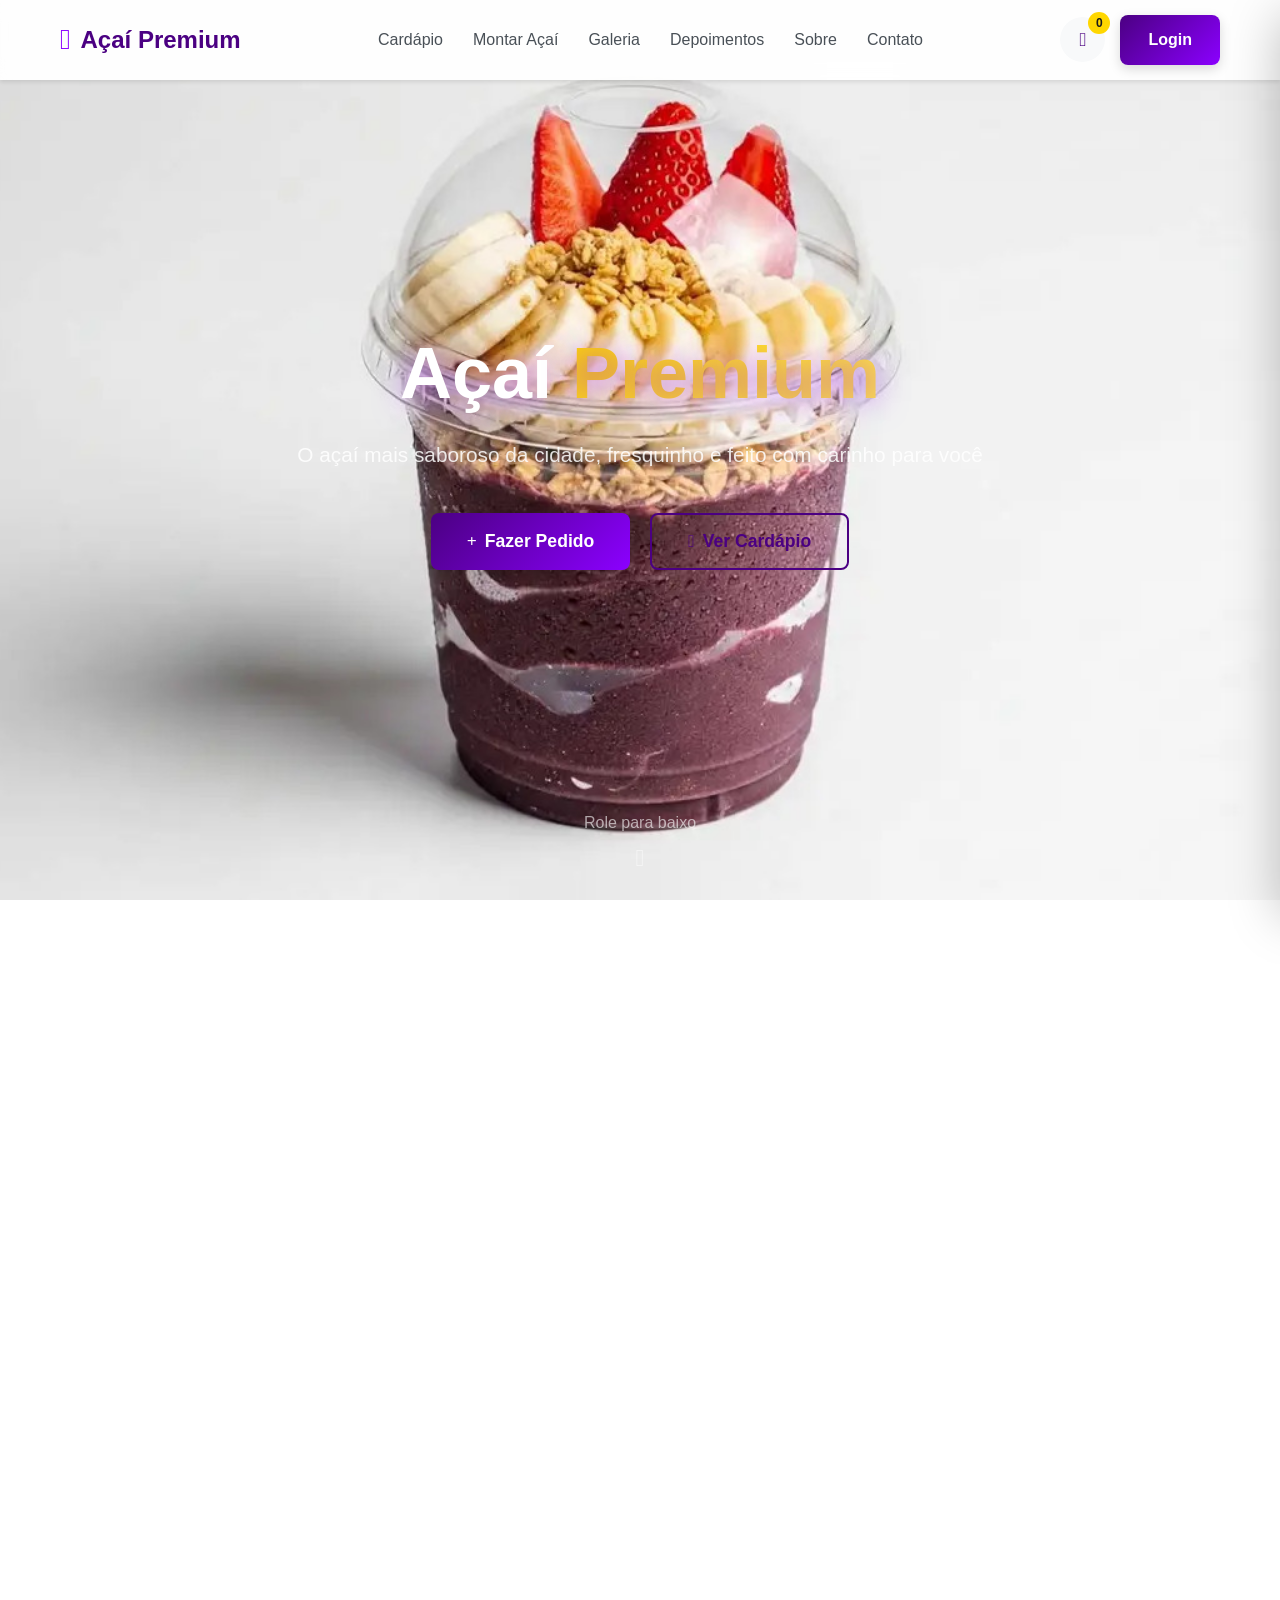
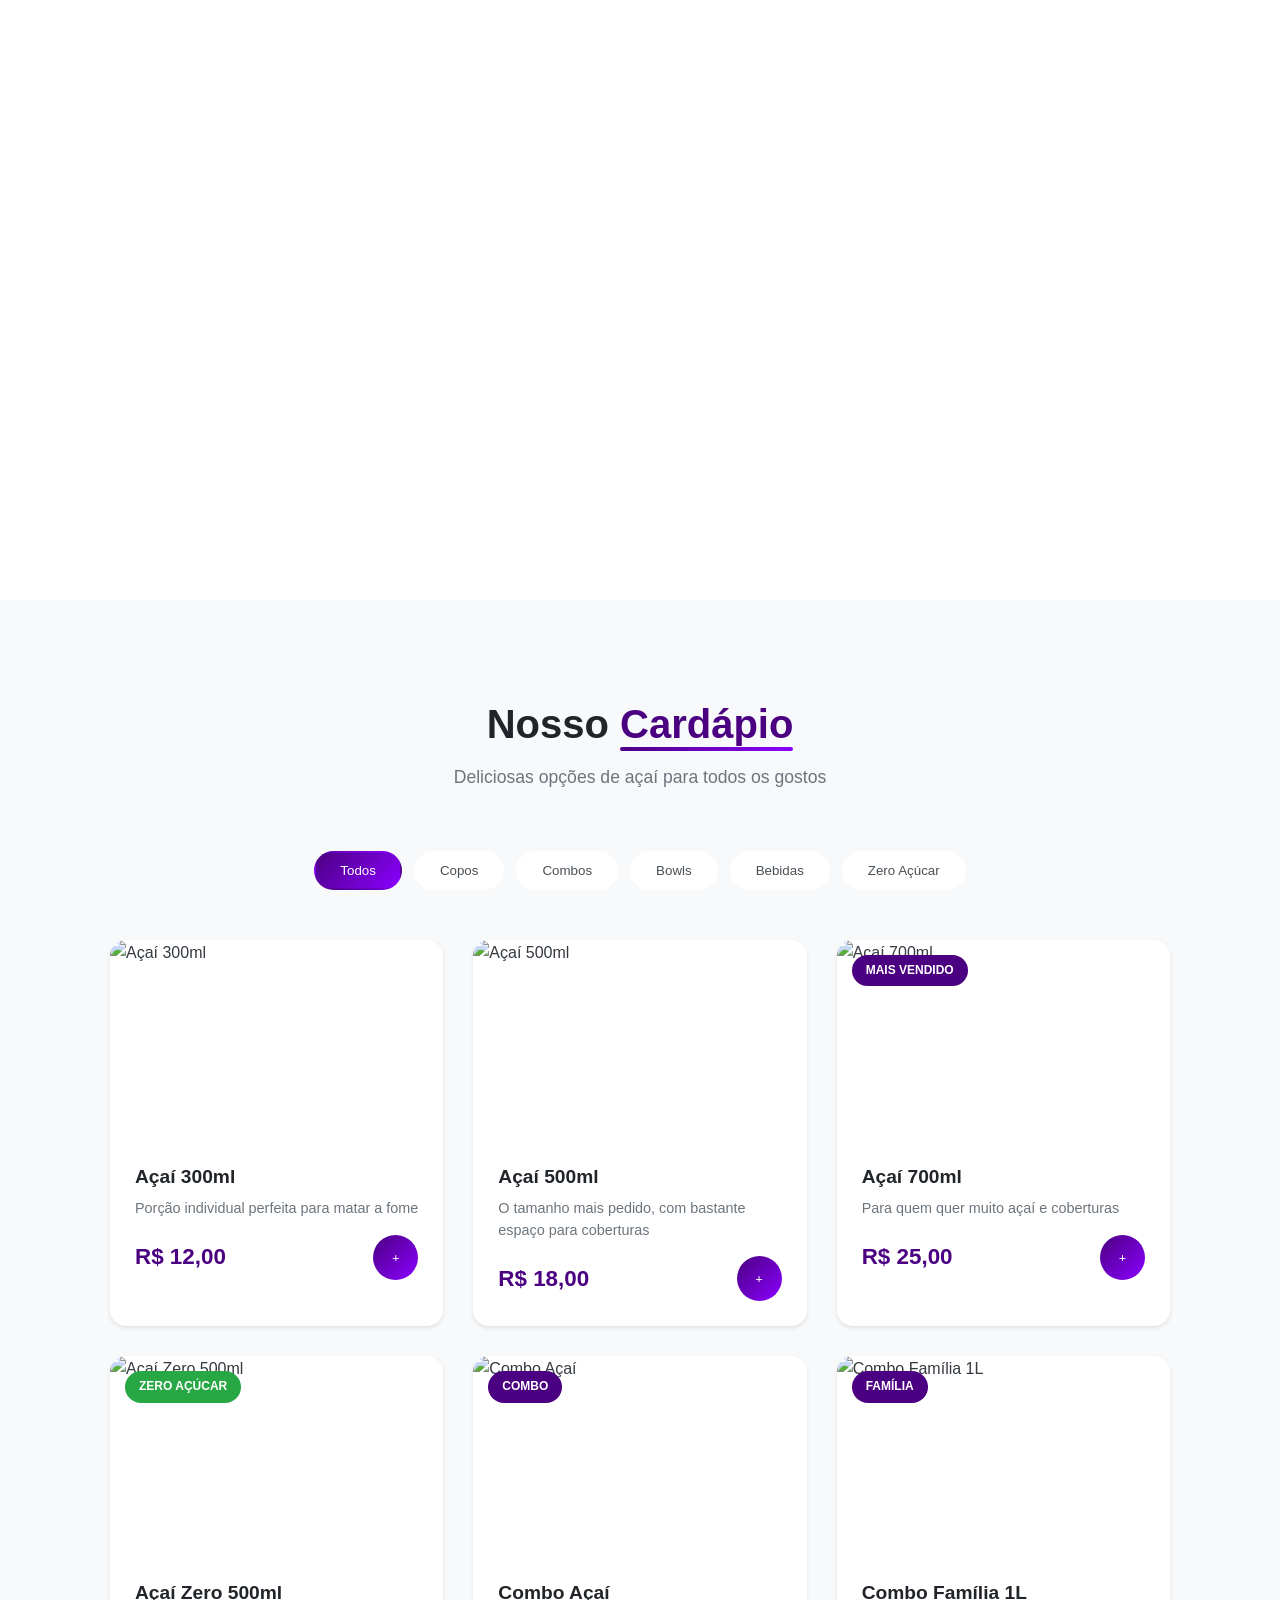
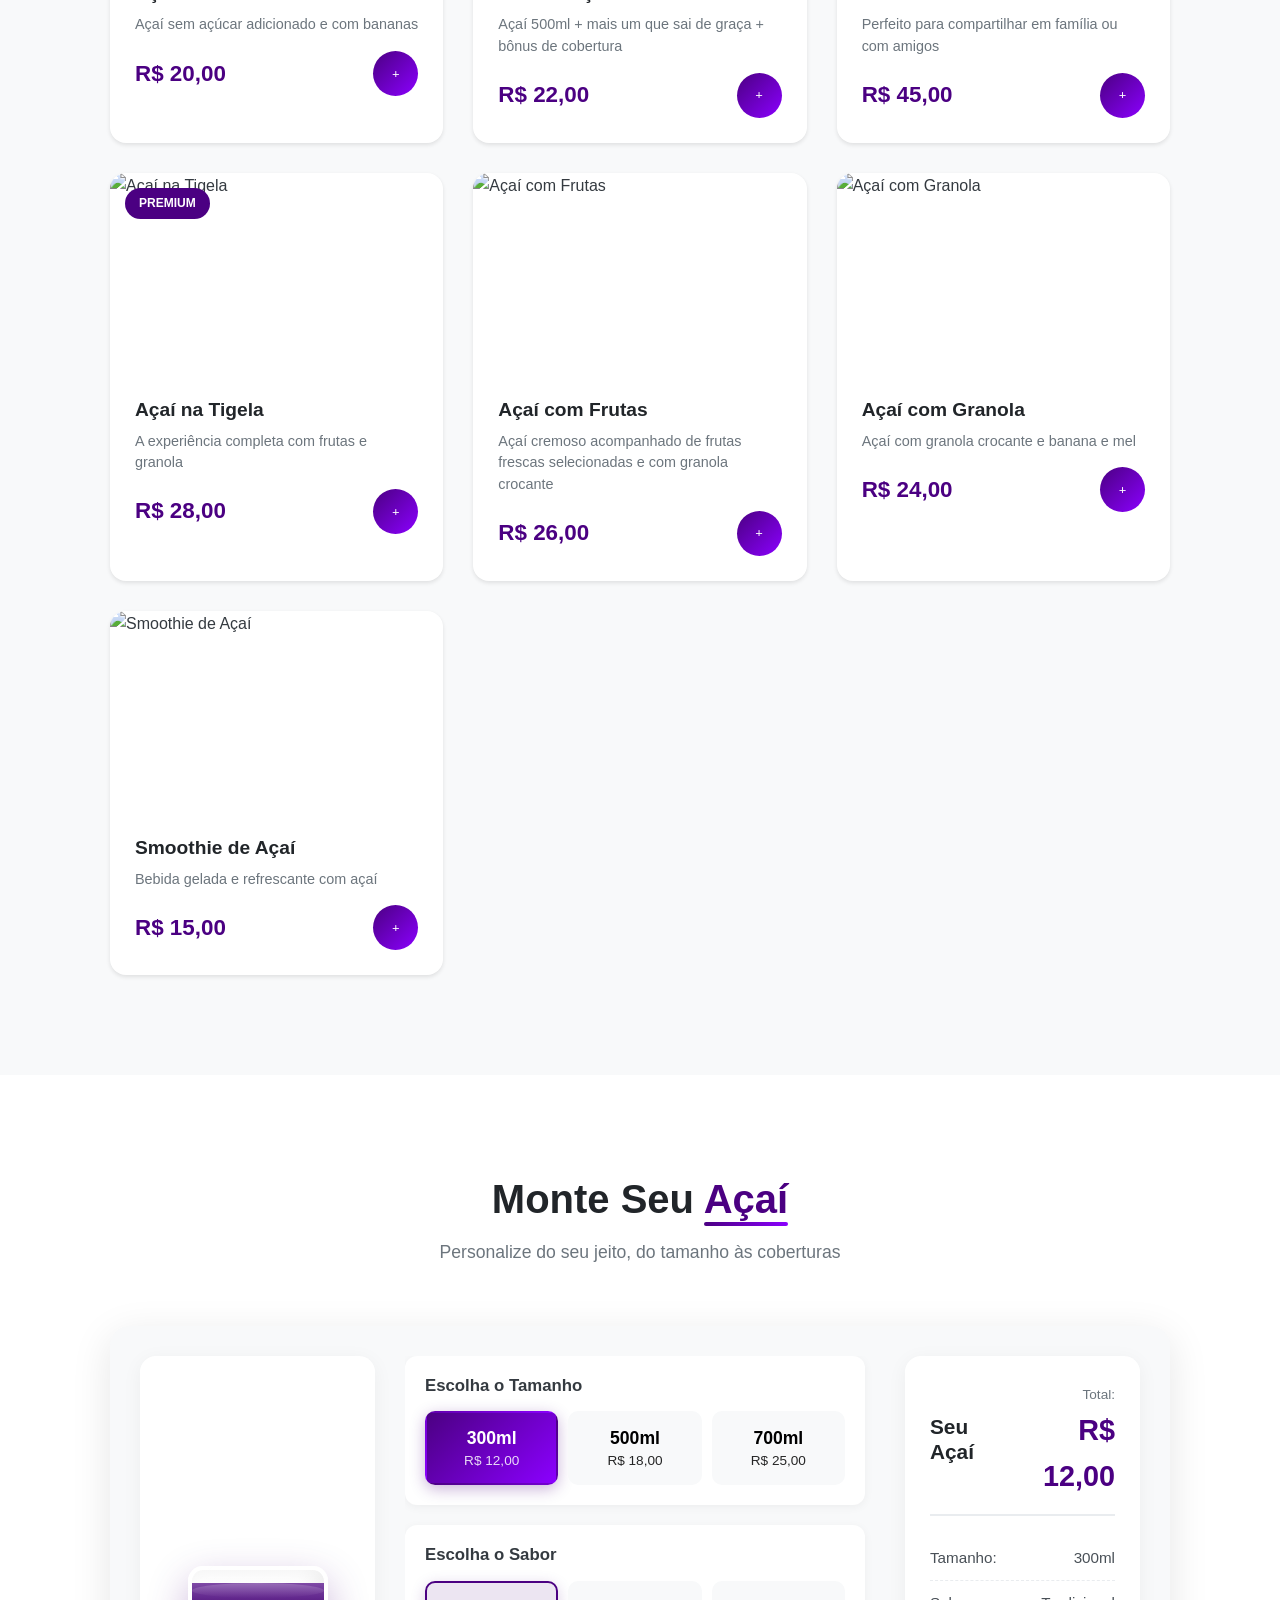
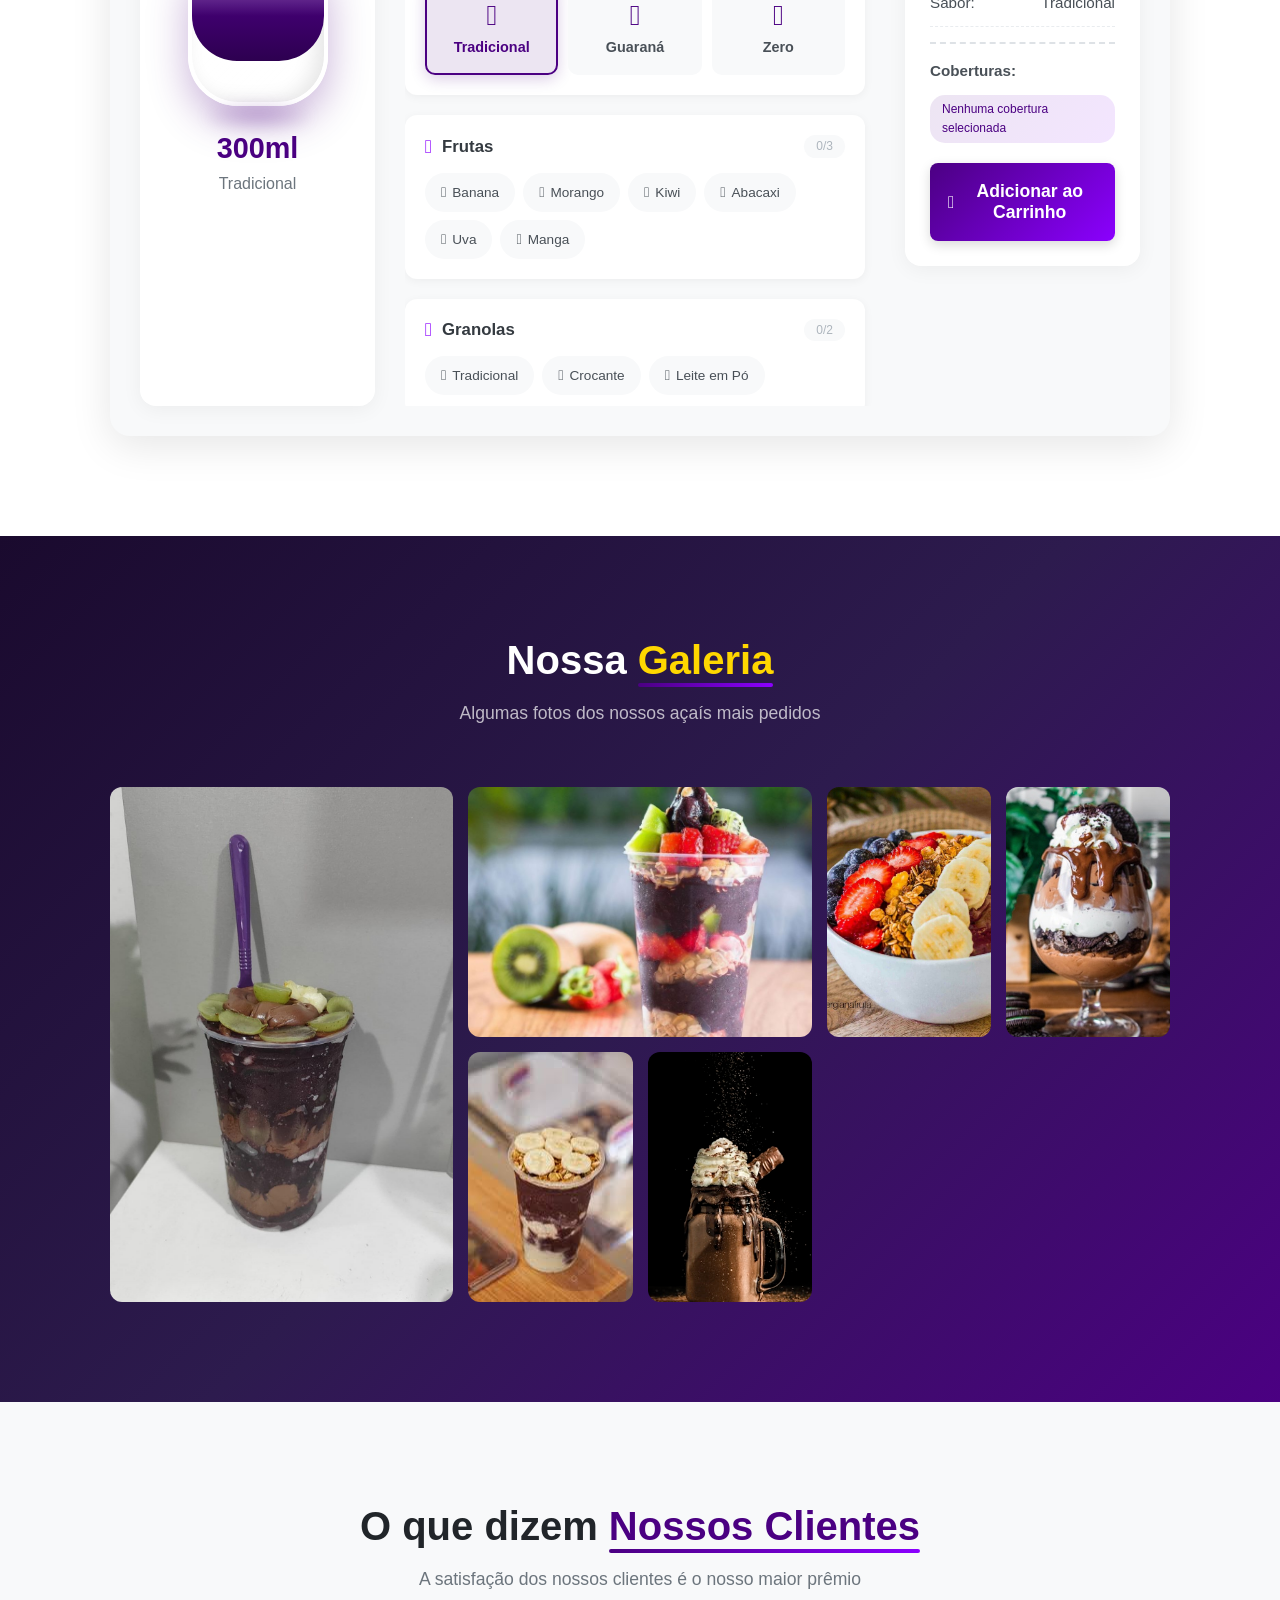
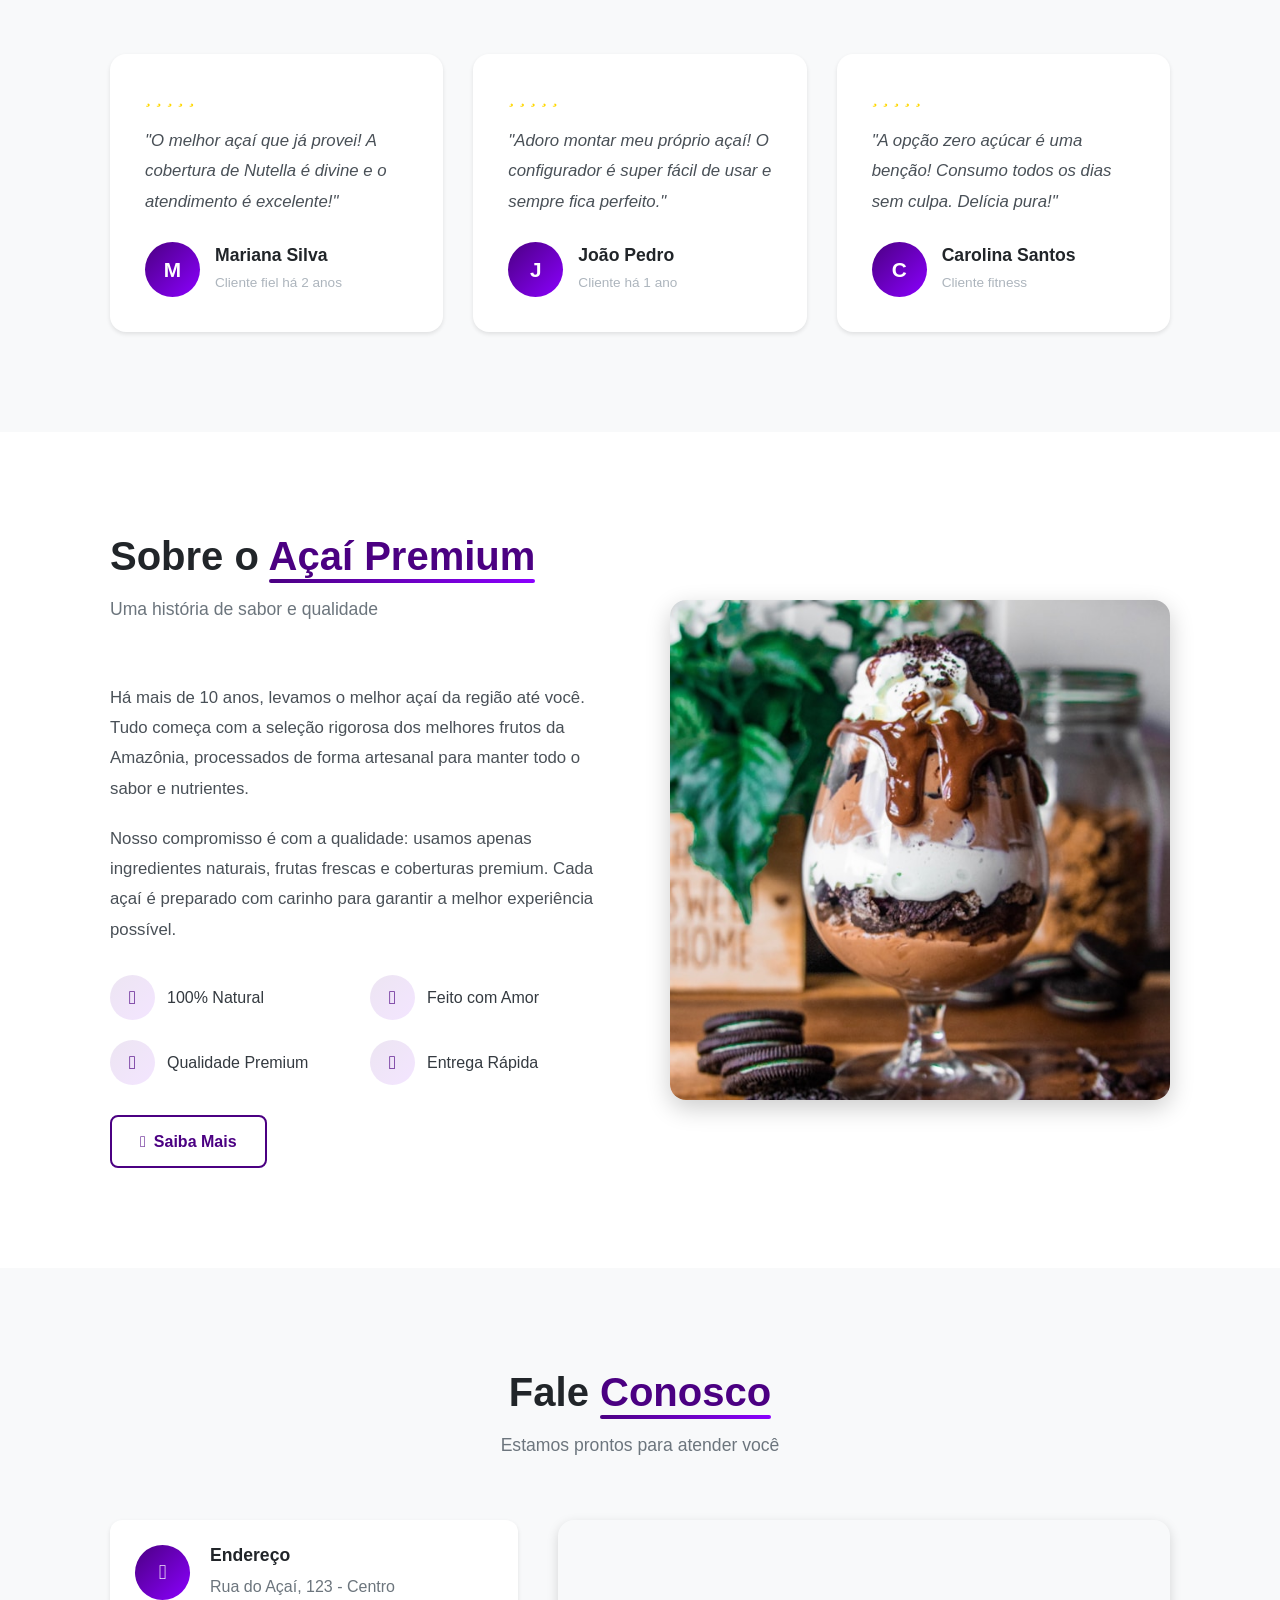
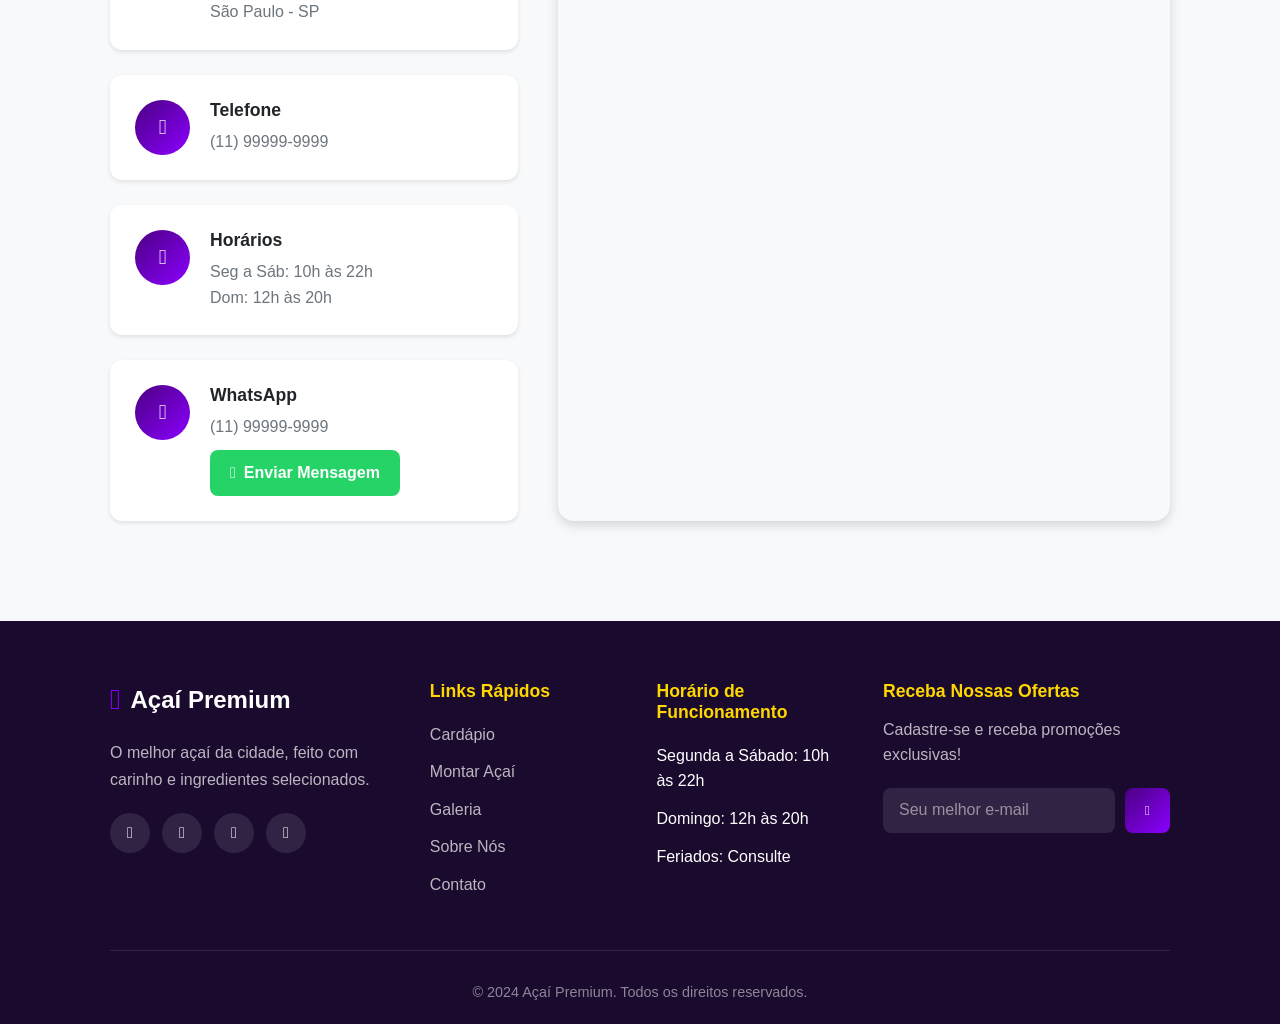
==== index.html @ 5c6b7efc "Commit inicial" ====
<!DOCTYPE html>
<!-- saved from url=(0030)https://meu-5-zvr8.vercel.app/ -->
<html lang="pt-BR"><head><meta http-equiv="Content-Type" content="text/html; charset=UTF-8">
    
    <meta name="viewport" content="width=device-width, initial-scale=1.0">
    <title>Açaí Premium - O Melhor Açaí da Cidade</title>
    <link rel="preconnect" href="https://fonts.googleapis.com/">
    <link rel="preconnect" href="https://fonts.gstatic.com/" crossorigin="">
    <link href="./css2" rel="stylesheet">
    <link rel="stylesheet" href="./style.css">
    <link rel="stylesheet" href="./modal.css">
    <link rel="stylesheet" href="./configurator.css">
    <link rel="stylesheet" href="./responsive.css">
    <link rel="stylesheet" href="./all.min.css">
<style>
    @keyframes slideIn {
        from {
            transform: translateX(100%);
            opacity: 0;
        }
        to {
            transform: translateX(0);
            opacity: 1;
        }
    }
    
    @keyframes slideOut {
        from {
            transform: translateX(0);
            opacity: 1;
        }
        to {
            transform: translateX(100%);
            opacity: 0;
        }
    }
</style></head>
<body>
    <!-- Navigation -->
    <nav class="navbar">
        <div class="nav-container">
            <a href="https://meu-5-zvr8.vercel.app/index.html" class="logo">
                <i class="fas fa-ice-cream"></i>
                <span>Açaí Premium</span>
            </a>
            <div class="nav-links">
                <a href="https://meu-5-zvr8.vercel.app/#cardapio">Cardápio</a>
                <a href="https://meu-5-zvr8.vercel.app/#montar">Montar Açaí</a>
                <a href="https://meu-5-zvr8.vercel.app/#galeria">Galeria</a>
                <a href="https://meu-5-zvr8.vercel.app/#depoimentos">Depoimentos</a>
                <a href="https://meu-5-zvr8.vercel.app/#sobre">Sobre</a>
                <a href="https://meu-5-zvr8.vercel.app/#contato">Contato</a>
            </div>
            <div class="nav-actions">
                <button class="cart-btn" id="cartBtn">
                    <i class="fas fa-shopping-cart"></i>
                    <span class="cart-count" id="cartCount">0</span>
                </button>
                <a href="https://meu-5-zvr8.vercel.app/cadastro.html" class="btn-primary">Login</a>
            </div>
            <button class="mobile-menu-btn" id="mobileMenuBtn">
                <i class="fas fa-bars"></i>
            </button>
        </div>
    </nav>

    <!-- Hero Section -->
    <section class="hero" id="hero">
        <canvas id="hero-canvas" class="hero-video"></canvas>
        <div class="hero-overlay"></div>
        <div class="hero-content">
            <h1 class="hero-title" style="translate: none; rotate: none; scale: none; opacity: 1; transform: translate(0px, 0px);">Açaí <span>Premium</span></h1>
            <p class="hero-subtitle" style="translate: none; rotate: none; scale: none; opacity: 1; transform: translate(0px, 0px);">O açaí mais saboroso da cidade, fresquinho e feito com carinho para você</p>
            <div class="hero-buttons" style="translate: none; rotate: none; scale: none; opacity: 1; transform: translate(0px, 0px);">
                <button class="btn-primary btn-large" onclick="scrollToSection('montar')">
                    <i class="fas fa-plus"></i> Fazer Pedido
                </button>
                <button class="btn-secondary btn-large" onclick="scrollToSection('cardapio')">
                    <i class="fas fa-utensils"></i> Ver Cardápio
                </button>
            </div>
        </div>
        <div class="hero-scroll">
            <span>Role para baixo</span>
            <i class="fas fa-chevron-down"></i>
        </div>
    </section>

    <!-- Cardápio Section -->
    <section class="menu-section" id="cardapio">
        <div class="container">
            <div class="section-header" style="translate: none; rotate: none; scale: none; opacity: 1; transform: translate(0px, 0px);">
                <h2 class="section-title">Nosso <span>Cardápio</span></h2>
                <p class="section-subtitle">Deliciosas opções de açaí para todos os gostos</p>
            </div>
            
            <div class="menu-filters">
                <button class="filter-btn active" data-filter="all">Todos</button>
                <button class="filter-btn" data-filter="copos">Copos</button>
                <button class="filter-btn" data-filter="combos">Combos</button>
                <button class="filter-btn" data-filter="bowls">Bowls</button>
                <button class="filter-btn" data-filter="bebidas">Bebidas</button>
                <button class="filter-btn" data-filter="zero">Zero Açúcar</button>
            </div>

            <div class="menu-grid" id="menuGrid">
        <div class="menu-item" style="animation-delay: 0s">
            <div class="menu-item-image">
                <img src="./a5cc6bc77c5d554e80620d77271a94c0.jpg" alt="Açaí 300ml">
                
            </div>
            <div class="menu-item-content">
                <h3 class="menu-item-title">Açaí 300ml</h3>
                <p class="menu-item-description">Porção individual perfeita para matar a fome</p>
                <div class="menu-item-footer">
                    <span class="menu-item-price">R$ 12,00</span>
                    <button class="menu-item-btn" onclick="openRegisterModal('Açaí 300ml - R$ 12,00')">
                        <i class="fas fa-plus"></i>
                    </button>
                </div>
            </div>
        </div>
    
        <div class="menu-item" style="animation-delay: 0.1s">
            <div class="menu-item-image">
                <img src="./5152a2d0d8be8ecca3661eb346e62a04.jpg" alt="Açaí 500ml">
                
            </div>
            <div class="menu-item-content">
                <h3 class="menu-item-title">Açaí 500ml</h3>
                <p class="menu-item-description">O tamanho mais pedido, com bastante espaço para coberturas</p>
                <div class="menu-item-footer">
                    <span class="menu-item-price">R$ 18,00</span>
                    <button class="menu-item-btn" onclick="openRegisterModal('Açaí 500ml - R$ 18,00')">
                        <i class="fas fa-plus"></i>
                    </button>
                </div>
            </div>
        </div>
    
        <div class="menu-item" style="animation-delay: 0.2s">
            <div class="menu-item-image">
                <img src="./3a0a9a5fd33e7885cc4a1d505ae41818.jpg" alt="Açaí 700ml">
                <span class="menu-item-badge ">Mais Vendido</span>
            </div>
            <div class="menu-item-content">
                <h3 class="menu-item-title">Açaí 700ml</h3>
                <p class="menu-item-description">Para quem quer muito açaí e coberturas</p>
                <div class="menu-item-footer">
                    <span class="menu-item-price">R$ 25,00</span>
                    <button class="menu-item-btn" onclick="openRegisterModal('Açaí 700ml - R$ 25,00')">
                        <i class="fas fa-plus"></i>
                    </button>
                </div>
            </div>
        </div>
    
        <div class="menu-item" style="animation-delay: 0.30000000000000004s">
            <div class="menu-item-image">
                <img src="./757f9567e0a94b9726a4c8edfee025b0.jpg" alt="Açaí Zero 500ml">
                <span class="menu-item-badge zero">Zero Açúcar</span>
            </div>
            <div class="menu-item-content">
                <h3 class="menu-item-title">Açaí Zero 500ml</h3>
                <p class="menu-item-description">Açaí sem açúcar adicionado e com bananas </p>
                <div class="menu-item-footer">
                    <span class="menu-item-price">R$ 20,00</span>
                    <button class="menu-item-btn" onclick="openRegisterModal('Açaí Zero 500ml - R$ 20,00')">
                        <i class="fas fa-plus"></i>
                    </button>
                </div>
            </div>
        </div>
    
        <div class="menu-item" style="animation-delay: 0.4s">
            <div class="menu-item-image">
                <img src="./cca38f4b12db664c250bf25a3112b2c2.jpg" alt="Combo Açaí">
                <span class="menu-item-badge ">Combo</span>
            </div>
            <div class="menu-item-content">
                <h3 class="menu-item-title">Combo Açaí</h3>
                <p class="menu-item-description">Açaí 500ml + mais um que sai de graça  + bônus de cobertura</p>
                <div class="menu-item-footer">
                    <span class="menu-item-price">R$ 22,00</span>
                    <button class="menu-item-btn" onclick="openRegisterModal('Combo Açaí - R$ 22,00')">
                        <i class="fas fa-plus"></i>
                    </button>
                </div>
            </div>
        </div>
    
        <div class="menu-item" style="animation-delay: 0.5s">
            <div class="menu-item-image">
                <img src="./images" alt="Combo Família 1L">
                <span class="menu-item-badge ">Família</span>
            </div>
            <div class="menu-item-content">
                <h3 class="menu-item-title">Combo Família 1L</h3>
                <p class="menu-item-description">Perfeito para compartilhar em família ou com amigos</p>
                <div class="menu-item-footer">
                    <span class="menu-item-price">R$ 45,00</span>
                    <button class="menu-item-btn" onclick="openRegisterModal('Combo Família 1L - R$ 45,00')">
                        <i class="fas fa-plus"></i>
                    </button>
                </div>
            </div>
        </div>
    
        <div class="menu-item" style="animation-delay: 0.6000000000000001s">
            <div class="menu-item-image">
                <img src="./b3e0a5678eccd90997a85adb6bbcbbfc.jpg" alt="Açaí na Tigela">
                <span class="menu-item-badge ">Premium</span>
            </div>
            <div class="menu-item-content">
                <h3 class="menu-item-title">Açaí na Tigela</h3>
                <p class="menu-item-description">A experiência completa com frutas e granola</p>
                <div class="menu-item-footer">
                    <span class="menu-item-price">R$ 28,00</span>
                    <button class="menu-item-btn" onclick="openRegisterModal('Açaí na Tigela - R$ 28,00')">
                        <i class="fas fa-plus"></i>
                    </button>
                </div>
            </div>
        </div>
    
        <div class="menu-item" style="animation-delay: 0.7000000000000001s">
            <div class="menu-item-image">
                <img src="./c64de099c26da30db2ef3d52676650da.jpg" alt="Açaí com Frutas">
                
            </div>
            <div class="menu-item-content">
                <h3 class="menu-item-title">Açaí com Frutas</h3>
                <p class="menu-item-description">Açaí cremoso acompanhado de frutas frescas selecionadas e com granola crocante</p>
                <div class="menu-item-footer">
                    <span class="menu-item-price">R$ 26,00</span>
                    <button class="menu-item-btn" onclick="openRegisterModal('Açaí com Frutas - R$ 26,00')">
                        <i class="fas fa-plus"></i>
                    </button>
                </div>
            </div>
        </div>
    
        <div class="menu-item" style="animation-delay: 0.8s">
            <div class="menu-item-image">
                <img src="./images(1)" alt="Açaí com Granola">
                
            </div>
            <div class="menu-item-content">
                <h3 class="menu-item-title">Açaí com Granola</h3>
                <p class="menu-item-description">Açaí com granola crocante e banana e mel </p>
                <div class="menu-item-footer">
                    <span class="menu-item-price">R$ 24,00</span>
                    <button class="menu-item-btn" onclick="openRegisterModal('Açaí com Granola - R$ 24,00')">
                        <i class="fas fa-plus"></i>
                    </button>
                </div>
            </div>
        </div>
    
        <div class="menu-item" style="animation-delay: 0.9s">
            <div class="menu-item-image">
                <img src="./photo-1577805947697-89e18249d767" alt="Smoothie de Açaí">
                
            </div>
            <div class="menu-item-content">
                <h3 class="menu-item-title">Smoothie de Açaí</h3>
                <p class="menu-item-description">Bebida gelada e refrescante com açaí</p>
                <div class="menu-item-footer">
                    <span class="menu-item-price">R$ 15,00</span>
                    <button class="menu-item-btn" onclick="openRegisterModal('Smoothie de Açaí - R$ 15,00')">
                        <i class="fas fa-plus"></i>
                    </button>
                </div>
            </div>
        </div>
    </div>
        </div>
    </section>

    <!-- Configurador Section -->
    <section class="configurator-section" id="montar">
        <div class="container">
            <div class="section-header" style="translate: none; rotate: none; scale: none; opacity: 1; transform: translate(0px, 0px);">
                <h2 class="section-title">Monte Seu <span>Açaí</span></h2>
                <p class="section-subtitle">Personalize do seu jeito, do tamanho às coberturas</p>
            </div>

            <div class="configurator-wrapper">
                <!-- Preview do Açaí -->
                <div class="acai-preview">
                    <div class="cup-container">
                        <div class="cup" id="cupPreview" style="height: 140px;">
                            <div class="cup-content">
                                <div class="acai-base" id="acaiBase"></div>
                                <div class="coatings" id="coatingsPreview"></div>
                            </div>
                            <div class="cup-top"></div>
                            <div class="cup-bottom"></div>
                        </div>
                        <div class="cup-shadow"></div>
                    </div>
                    <div class="preview-info">
                        <h3 id="previewSize">300ml</h3>
                        <p id="previewFlavor">Tradicional</p>
                    </div>
                </div>

                <!-- Opções do Configurador -->
                <div class="configurator-options">
                    <!-- Tamanhos -->
                    <div class="option-group">
                        <h4 class="option-title">Escolha o Tamanho</h4>
                        <div class="size-options">
                            <button class="size-btn active" data-size="300" data-price="12">
                                <span class="size-ml">300ml</span>
                                <span class="size-price">R$ 12,00</span>
                            </button>
                            <button class="size-btn" data-size="500" data-price="18">
                                <span class="size-ml">500ml</span>
                                <span class="size-price">R$ 18,00</span>
                            </button>
                            <button class="size-btn" data-size="700" data-price="25">
                                <span class="size-ml">700ml</span>
                                <span class="size-price">R$ 25,00</span>
                            </button>
                        </div>
                    </div>

                    <!-- Sabores -->
                    <div class="option-group">
                        <h4 class="option-title">Escolha o Sabor</h4>
                        <div class="flavor-options">
                            <button class="flavor-btn active" data-flavor="tradicional" data-color="#4B0082">
                                <i class="fas fa-ice-cream"></i>
                                <span>Tradicional</span>
                            </button>
                            <button class="flavor-btn" data-flavor="guarana" data-color="#6B238E">
                                <i class="fas fa-leaf"></i>
                                <span>Guaraná</span>
                            </button>
                            <button class="flavor-btn" data-flavor="zero" data-color="#8B00FF">
                                <i class="fas fa-bolt"></i>
                                <span>Zero</span>
                            </button>
                        </div>
                    </div>

                    <!-- Coberturas - Frutas -->
                    <div class="option-group">
                        <h4 class="option-title">
                            <i class="fas fa-apple-alt"></i> Frutas
                            <span class="limit-info" id="fruitLimit">0/3</span>
                        </h4>
                        <div class="coating-options fruits">
                            <button class="coating-btn" data-type="fruit" data-name="Banana" data-price="2">
                                <i class="fas fa-lemon"></i> Banana
                            </button>
                            <button class="coating-btn" data-type="fruit" data-name="Morango" data-price="2">
                                <i class="fas fa-heart"></i> Morango
                            </button>
                            <button class="coating-btn" data-type="fruit" data-name="Kiwi" data-price="3">
                                <i class="fas fa-leaf"></i> Kiwi
                            </button>
                            <button class="coating-btn" data-type="fruit" data-name="Abacaxi" data-price="2">
                                <i class="fas fa-lemon"></i> Abacaxi
                            </button>
                            <button class="coating-btn" data-type="fruit" data-name="Uva" data-price="2">
                                <i class="fas fa-wine-glass"></i> Uva
                            </button>
                            <button class="coating-btn" data-type="fruit" data-name="Manga" data-price="2">
                                <i class="fas fa-sun"></i> Manga
                            </button>
                        </div>
                    </div>

                    <!-- Coberturas - Granolas -->
                    <div class="option-group">
                        <h4 class="option-title">
                            <i class="fas fa-cookie"></i> Granolas
                            <span class="limit-info" id="granolaLimit">0/2</span>
                        </h4>
                        <div class="coating-options granolas">
                            <button class="coating-btn" data-type="granola" data-name="Tradicional" data-price="3">
                                <i class="fas fa-bars"></i> Tradicional
                            </button>
                            <button class="coating-btn" data-type="granola" data-name="Crocante" data-price="4">
                                <i class="fas fa-bread-slice"></i> Crocante
                            </button>
                            <button class="coating-btn" data-type="granola" data-name="Leite em Pó" data-price="3">
                                <i class="fas fa-glass-whiskey"></i> Leite em Pó
                            </button>
                        </div>
                    </div>

                    <!-- Coberturas - Caldas -->
                    <div class="option-group">
                        <h4 class="option-title">
                            <i class="fas fa-tint"></i> Caldas
                            <span class="limit-info" id="syrupLimit">0/2</span>
                        </h4>
                        <div class="coating-options syrups">
                            <button class="coating-btn" data-type="syrup" data-name="Leite Condensado" data-price="3">
                                <i class="fas fa-blender"></i> Leite Condensado
                            </button>
                            <button class="coating-btn" data-type="syrup" data-name="Chocolate" data-price="3">
                                <i class="fas fa-coffee"></i> Chocolate
                            </button>
                            <button class="coating-btn" data-type="syrup" data-name="Morango" data-price="3">
                                <i class="fas fa-heart"></i> Morango
                            </button>
                            <button class="coating-btn" data-type="syrup" data-name="Caramelo" data-price="3">
                                <i class="fas fa-fire"></i> Caramelo
                            </button>
                        </div>
                    </div>

                    <!-- Coberturas - Complementos -->
                    <div class="option-group">
                        <h4 class="option-title">
                            <i class="fas fa-plus-circle"></i> Complementos
                            <span class="limit-info" id="complementLimit">0/4</span>
                        </h4>
                        <div class="coating-options complements">
                            <button class="coating-btn" data-type="complement" data-name="Paçoca" data-price="2">
                                <i class="fas fa-cookie"></i> Paçoca
                            </button>
                            <button class="coating-btn" data-type="complement" data-name="Farinha Láctea" data-price="3">
                                <i class="fas fa-snowflake"></i> Farinha Láctea
                            </button>
                            <button class="coating-btn" data-type="complement" data-name="Coco Ralado" data-price="2">
                                <i class="fas fa-dot-circle"></i> Coco Ralado
                            </button>
                            <button class="coating-btn" data-type="complement" data-name="Chocoball" data-price="3">
                                <i class="fas fa-circle"></i> Chocoball
                            </button>
                            <button class="coating-btn" data-type="complement" data-name="Nutella" data-price="5">
                                <i class="fas fa-hazel-nut"></i> Nutella
                            </button>
                            <button class="coating-btn" data-type="complement" data-name="Amendoim" data-price="2">
                                <i class="fas fa-peanut"></i> Amendoim
                            </button>
                        </div>
                    </div>
                </div>

                <!-- Resumo e Adicionar ao Carrinho -->
                <div class="configurator-summary">
                    <div class="summary-header">
                        <h3>Seu Açaí</h3>
                        <div class="total-price">
                            <span class="price-label">Total:</span>
                            <span class="price-value" id="totalPrice">R$ 12,00</span>
                        </div>
                    </div>
                    <div class="summary-details">
                        <div class="summary-item">
                            <span>Tamanho:</span>
                            <span id="summarySize">300ml</span>
                        </div>
                        <div class="summary-item">
                            <span>Sabor:</span>
                            <span id="summaryFlavor">Tradicional</span>
                        </div>
                        <div class="summary-coatings" id="summaryCoatings">
                            <span>Coberturas:</span>
                            <div class="coatings-list" id="coatingsList"><span class="coating-tag">Nenhuma cobertura selecionada</span></div>
                        </div>
                    </div>
                    <button class="btn-primary btn-add-cart" id="addToCartBtn">
                        <i class="fas fa-shopping-cart"></i> Adicionar ao Carrinho
                    </button>
                </div>
            </div>
        </div>
    </section>

    <!-- Galeria Section -->
    <section class="gallery-section" id="galeria">
        <div class="container">
            <div class="section-header" style="translate: none; rotate: none; scale: none; opacity: 1; transform: translate(0px, 0px);">
                <h2 class="section-title">Nossa <span>Galeria</span></h2>
                <p class="section-subtitle">Algumas fotos dos nossos açaís mais pedidos</p>
            </div>
            <div class="gallery-grid">
                <div class="gallery-item gallery-item-1">
                    <img src="./3a0a9a5fd33e7885cc4a1d505ae41818.jpg" alt="Açaí Premium">
                    <div class="gallery-overlay">
                        <i class="fas fa-ice-cream"></i>
                    </div>
                </div>
                <div class="gallery-item gallery-item-2">
                    <img src="./c64de099c26da30db2ef3d52676650da.jpg" alt="Açaí com Frutas">
                    <div class="gallery-overlay">
                        <i class="fas fa-apple-alt"></i>
                    </div>
                </div>
                <div class="gallery-item gallery-item-3">
                    <img src="./b3e0a5678eccd90997a85adb6bbcbbfc.jpg" alt="Açaí na Tigela">
                    <div class="gallery-overlay">
                        <i class="fas fa-bowl-food"></i>
                    </div>
                </div>
                <div class="gallery-item gallery-item-4">
                    <img src="./photo-1563805042-7684c019e1cb" alt="Açaí com Nutella">
                    <img src="https://meu-5-zvr8.vercel.app/" alt="Açaí com Nutella">
                    <div class="gallery-overlay">
                        <i class="fas fa-chocolate"></i>
                    </div>
                </div>
                <div class="gallery-item gallery-item-5">
                    <img src="./images(1)" alt="Açaí com Granola">
                    <div class="gallery-overlay">
                        <i class="fas fa-cookie"></i>
                    </div>
                </div>
                <div class="gallery-item gallery-item-6">
                    <img src="./photo-1577805947697-89e18249d767" alt="Smoothie de Açaí">
                    <div class="gallery-overlay">
                        <i class="fas fa-blender"></i>
                    </div>
                </div>
            </div>
        </div>
    </section>

    <!-- Depoimentos Section -->
    <section class="testimonials-section" id="depoimentos">
        <div class="container">
            <div class="section-header" style="translate: none; rotate: none; scale: none; opacity: 1; transform: translate(0px, 0px);">
                <h2 class="section-title">O que dizem <span>Nossos Clientes</span></h2>
                <p class="section-subtitle">A satisfação dos nossos clientes é o nosso maior prêmio</p>
            </div>
            <div class="testimonials-grid">
                <div class="testimonial-card">
                    <div class="testimonial-stars">
                        <i class="fas fa-star"></i>
                        <i class="fas fa-star"></i>
                        <i class="fas fa-star"></i>
                        <i class="fas fa-star"></i>
                        <i class="fas fa-star"></i>
                    </div>
                    <p class="testimonial-text">"O melhor açaí que já provei! A cobertura de Nutella é divine e o atendimento é excelente!"</p>
                    <div class="testimonial-author">
                        <div class="author-avatar">M</div>
                        <div class="author-info">
                            <h4>Mariana Silva</h4>
                            <span>Cliente fiel há 2 anos</span>
                        </div>
                    </div>
                </div>
                <div class="testimonial-card">
                    <div class="testimonial-stars">
                        <i class="fas fa-star"></i>
                        <i class="fas fa-star"></i>
                        <i class="fas fa-star"></i>
                        <i class="fas fa-star"></i>
                        <i class="fas fa-star"></i>
                    </div>
                    <p class="testimonial-text">"Adoro montar meu próprio açaí! O configurador é super fácil de usar e sempre fica perfeito."</p>
                    <div class="testimonial-author">
                        <div class="author-avatar">J</div>
                        <div class="author-info">
                            <h4>João Pedro</h4>
                            <span>Cliente há 1 ano</span>
                        </div>
                    </div>
                </div>
                <div class="testimonial-card">
                    <div class="testimonial-stars">
                        <i class="fas fa-star"></i>
                        <i class="fas fa-star"></i>
                        <i class="fas fa-star"></i>
                        <i class="fas fa-star"></i>
                        <i class="fas fa-star"></i>
                    </div>
                    <p class="testimonial-text">"A opção zero açúcar é uma benção! Consumo todos os dias sem culpa. Delícia pura!"</p>
                    <div class="testimonial-author">
                        <div class="author-avatar">C</div>
                        <div class="author-info">
                            <h4>Carolina Santos</h4>
                            <span>Cliente fitness</span>
                        </div>
                    </div>
                </div>
            </div>
        </div>
    </section>

    <!-- Sobre Section -->
    <section class="about-section" id="sobre">
        <div class="container">
            <div class="about-grid">
                <div class="about-content">
                    <div class="section-header section-header-left" style="translate: none; rotate: none; scale: none; opacity: 1; transform: translate(0px, 0px);">
                        <h2 class="section-title">Sobre o <span>Açaí Premium</span></h2>
                        <p class="section-subtitle">Uma história de sabor e qualidade</p>
                    </div>
                    <p class="about-text">
                        Há mais de 10 anos, levamos o melhor açaí da região até você. 
                        Tudo começa com a seleção rigorosa dos melhores frutos da Amazônia, 
                        processados de forma artesanal para manter todo o sabor e nutrientes.
                    </p>
                    <p class="about-text">
                        Nosso compromisso é com a qualidade: usamos apenas ingredientes naturais, 
                        frutas frescas e coberturas premium. Cada açaí é preparado com carinho 
                        para garantir a melhor experiência possível.
                    </p>
                    <div class="about-features">
                        <div class="feature-item">
                            <i class="fas fa-leaf"></i>
                            <span>100% Natural</span>
                        </div>
                        <div class="feature-item">
                            <i class="fas fa-heart"></i>
                            <span>Feito com Amor</span>
                        </div>
                        <div class="feature-item">
                            <i class="fas fa-award"></i>
                            <span>Qualidade Premium</span>
                        </div>
                        <div class="feature-item">
                            <i class="fas fa-truck"></i>
                            <span>Entrega Rápida</span>
                        </div>
                    </div>
                    <a href="https://meu-5-zvr8.vercel.app/sobre.html" class="btn-secondary">
                        <i class="fas fa-arrow-right"></i>Saiba Mais
                    </a>
                </div>
                <div class="about-image">
                    <img src="./photo-1563805042-7684c019e1cb(1)" alt="Açaí Premium">
                    <div class="about-image-accent"></div>
                </div>
            </div>
        </div>
    </section>

    <!-- Contato Section -->
    <section class="contact-section" id="contato">
        <div class="container">
            <div class="section-header" style="translate: none; rotate: none; scale: none; opacity: 1; transform: translate(0px, 0px);">
                <h2 class="section-title">Fale <span>Conosco</span></h2>
                <p class="section-subtitle">Estamos prontos para atender você</p>
            </div>
            <div class="contact-grid">
                <div class="contact-info">
                    <div class="contact-item">
                        <div class="contact-icon">
                            <i class="fas fa-map-marker-alt"></i>
                        </div>
                        <div class="contact-details">
                            <h4>Endereço</h4>
                            <p>Rua do Açaí, 123 - Centro<br>São Paulo - SP</p>
                        </div>
                    </div>
                    <div class="contact-item">
                        <div class="contact-icon">
                            <i class="fas fa-phone-alt"></i>
                        </div>
                        <div class="contact-details">
                            <h4>Telefone</h4>
                            <p>(11) 99999-9999</p>
                        </div>
                    </div>
                    <div class="contact-item">
                        <div class="contact-icon">
                            <i class="fas fa-clock"></i>
                        </div>
                        <div class="contact-details">
                            <h4>Horários</h4>
                            <p>Seg a Sáb: 10h às 22h<br>Dom: 12h às 20h</p>
                        </div>
                    </div>
                    <div class="contact-item">
                        <div class="contact-icon">
                            <i class="fab fa-whatsapp"></i>
                        </div>
                        <div class="contact-details">
                            <h4>WhatsApp</h4>
                            <p>(11) 99999-9999</p>
                            <a href="https://wa.me/5511999999999" class="btn-whatsapp">
                                <i class="fab fa-whatsapp"></i> Enviar Mensagem
                            </a>
                        </div>
                    </div>
                </div>
                <div class="contact-map">
                    <iframe src="./embed.html" width="100%" height="400" style="border:0;" allowfullscreen="" loading="lazy">
                    </iframe>
                </div>
            </div>
        </div>
    </section>

    <!-- Footer -->
    <footer class="footer">
        <div class="container">
            <div class="footer-grid">
                <div class="footer-brand">
                    <a href="https://meu-5-zvr8.vercel.app/index.html" class="logo">
                        <i class="fas fa-ice-cream"></i>
                        <span>Açaí Premium</span>
                    </a>
                    <p>O melhor açaí da cidade, feito com carinho e ingredientes selecionados.</p>
                    <div class="social-links">
                        <a href="https://meu-5-zvr8.vercel.app/#"><i class="fab fa-instagram"></i></a>
                        <a href="https://meu-5-zvr8.vercel.app/#"><i class="fab fa-facebook-f"></i></a>
                        <a href="https://meu-5-zvr8.vercel.app/#"><i class="fab fa-twitter"></i></a>
                        <a href="https://meu-5-zvr8.vercel.app/#"><i class="fab fa-tiktok"></i></a>
                    </div>
                </div>
                <div class="footer-links">
                    <h4>Links Rápidos</h4>
                    <ul>
                        <li><a href="https://meu-5-zvr8.vercel.app/#cardapio">Cardápio</a></li>
                        <li><a href="https://meu-5-zvr8.vercel.app/#montar">Montar Açaí</a></li>
                        <li><a href="https://meu-5-zvr8.vercel.app/#galeria">Galeria</a></li>
                        <li><a href="https://meu-5-zvr8.vercel.app/#sobre">Sobre Nós</a></li>
                        <li><a href="https://meu-5-zvr8.vercel.app/#contato">Contato</a></li>
                    </ul>
                </div>
                <div class="footer-links">
                    <h4>Horário de Funcionamento</h4>
                    <ul>
                        <li>Segunda a Sábado: 10h às 22h</li>
                        <li>Domingo: 12h às 20h</li>
                        <li>Feriados: Consulte</li>
                    </ul>
                </div>
                <div class="footer-newsletter">
                    <h4>Receba Nossas Ofertas</h4>
                    <p>Cadastre-se e receba promoções exclusivas!</p>
                    <form class="newsletter-form" onsubmit="return false;">
                        <input type="email" placeholder="Seu melhor e-mail">
                        <button type="submit"><i class="fas fa-paper-plane"></i></button>
                    </form>
                </div>
            </div>
            <div class="footer-bottom">
                <p>© 2024 Açaí Premium. Todos os direitos reservados.</p>
            </div>
        </div>
    </footer>

    <!-- Modal de Cadastro -->
    <div class="modal-overlay" id="registerModal">
        <div class="modal-container">
            <button class="modal-close" id="modalClose">
                <i class="fas fa-times"></i>
            </button>
            <div class="modal-header">
                <h3>Finalizar Pedido</h3>
                <p>Preencha seus dados para continuar</p>
            </div>
            <div class="modal-tabs">
                <button class="modal-tab active" data-tab="register">
                    <i class="fas fa-user-plus"></i> Criar Conta
                </button>
                <button class="modal-tab" data-tab="login">
                    <i class="fas fa-sign-in-alt"></i> Já Tenho Cadastro
                </button>
            </div>
            <form class="modal-form" id="registerForm">
                <!-- Informações do Produto -->
                <div class="product-info">
                    <div class="product-badge">
                        <i class="fas fa-ice-cream"></i>
                        <span id="modalProductName">Açaí 300ml</span>
                    </div>
                    <div class="product-details" id="modalProductDetails">
                        <!-- Detalhes do produto serão inseridos via JS -->
                    </div>
                </div>

                <!-- Campos do Formulário -->
                <div class="form-row">
                    <div class="form-group">
                        <label for="nome">Nome Completo *</label>
                        <input type="text" id="nome" name="nome" required="">
                        <span class="error-message" id="nomeError"></span>
                    </div>
                </div>
                <div class="form-row">
                    <div class="form-group">
                        <label for="email">E-mail *</label>
                        <input type="email" id="email" name="email" required="">
                        <span class="error-message" id="emailError"></span>
                    </div>
                    <div class="form-group">
                        <label for="telefone">Telefone *</label>
                        <input type="tel" id="telefone" name="telefone" required="">
                        <span class="error-message" id="telefoneError"></span>
                    </div>
                </div>
                <div class="form-row">
                    <div class="form-group">
                        <label for="cpf">CPF *</label>
                        <input type="text" id="cpf" name="cpf" required="">
                        <span class="error-message" id="cpfError"></span>
                    </div>
                </div>
                <div class="form-row">
                    <div class="form-group">
                        <label for="cep">CEP *</label>
                        <input type="text" id="cep" name="cep" required="">
                        <span class="error-message" id="cepError"></span>
                    </div>
                    <div class="form-group">
                        <label for="endereco">Endereço *</label>
                        <input type="text" id="endereco" name="endereco" required="">
                    </div>
                </div>
                <div class="form-row">
                    <div class="form-group">
                        <label for="numero">Número *</label>
                        <input type="text" id="numero" name="numero" required="">
                    </div>
                    <div class="form-group">
                        <label for="complemento">Complemento</label>
                        <input type="text" id="complemento" name="complemento">
                    </div>
                </div>
                <div class="form-row">
                    <div class="form-group">
                        <label for="bairro">Bairro *</label>
                        <input type="text" id="bairro" name="bairro" required="">
                    </div>
                </div>
                <div class="form-row" id="passwordField">
                    <div class="form-group">
                        <label for="senha">Senha *</label>
                        <input type="password" id="senha" name="senha" required="">
                        <span class="error-message" id="senhaError"></span>
                    </div>
                    <div class="form-group">
                        <label for="confirmarSenha">Confirmar Senha *</label>
                        <input type="password" id="confirmarSenha" name="confirmarSenha" required="">
                        <span class="error-message" id="confirmarSenhaError"></span>
                    </div>
                </div>
                <div class="form-actions">
                    <button type="submit" class="btn-primary btn-full">
                        <i class="fas fa-check"></i> Confirmar Pedido
                    </button>
                </div>
            </form>
        </div>
    </div>

    <!-- Carrinho Slide -->
    <div class="cart-sidebar" id="cartSidebar">
        <div class="cart-header">
            <h3><i class="fas fa-shopping-cart"></i> Seu Carrinho</h3>
            <button class="cart-close" id="cartClose">
                <i class="fas fa-times"></i>
            </button>
        </div>
        <div class="cart-items" id="cartItems">
            <div class="cart-empty">
                <i class="fas fa-shopping-basket"></i>
                <h3>Carrinho Vazio</h3>
                <p>Adicione alguns açaís deliciosos!</p>
            </div>
        </div>
        <div class="cart-footer">
            <div class="cart-total">
                <span>Total:</span>
                <span id="cartTotal">R$ 0,00</span>
            </div>
            <button class="btn-primary btn-full" id="checkoutBtn">
                <i class="fas fa-credit-card"></i> Finalizar Pedido
            </button>
        </div>
    </div>

    <!-- Scripts -->
    <script src="./gsap.min.js.download" defer></script>
    <script src="./ScrollTrigger.min.js" defer></script>
    <script src="./main.js.download" defer></script><div class="cart-overlay"></div>
    <script src="./modal.js.download" defer></script>
    <script src="./configurator.js.download" defer></script>
    <script src="./validation.js.download" defer></script>
    <script src="./cart.js.download" defer></script>



<div class="glasp-extension-toaster" style="display: block; width: 320px; margin: unset; padding: unset; border: unset; border-radius: unset; outline: unset; background-color: unset; box-shadow: unset; position: fixed; top: 40px; right: 24px; z-index: 9999;"><template shadowrootmode="open"><div class="glasp-extension" style="font-family: inherit;"></div></template></div></body><div class="glasp-extension" style="display: block; width: unset; margin: unset; padding: unset; border: unset; border-radius: unset; outline: unset; background-color: unset; box-shadow: unset; position: fixed; bottom: 16px; right: 16px; z-index: 9999;"><div class="glasp-extension" style="font-family: inherit;"></div></div></html>
---- style.css ----
/* ========================================
   AÇAÍ PREMIUM - Style.css
   Estilos Principais
   ======================================== */

/* CSS Variables */
:root {
    --purple-acai: #4B0082;
    --purple-vibrant: #8B00FF;
    --gold: #FFD700;
    --gold-light: #FFE44D;
    --white: #ffffff;
    --black: #1a1a1a;
    --gray-100: #f8f9fa;
    --gray-200: #e9ecef;
    --gray-300: #dee2e6;
    --gray-400: #ced4da;
    --gray-500: #adb5bd;
    --gray-600: #6c757d;
    --gray-700: #495057;
    --gray-800: #343a40;
    --gray-900: #212529;
    --pink: #e83e8c;
    --green: #28a745;
    --red: #dc3545;
    --shadow-sm: 0 2px 4px rgba(0,0,0,0.1);
    --shadow-md: 0 4px 12px rgba(0,0,0,0.15);
    --shadow-lg: 0 8px 24px rgba(0,0,0,0.2);
    --shadow-xl: 0 16px 48px rgba(0,0,0,0.25);
    --transition: all 0.3s ease;
    --border-radius: 12px;
    --border-radius-sm: 8px;
    --border-radius-lg: 16px;
    --font-title: 'Poppins', sans-serif;
    --font-body: 'Inter', sans-serif;
}

/* Reset & Base */
*, *::before, *::after {
    margin: 0;
    padding: 0;
    box-sizing: border-box;
}

html {
    scroll-behavior: smooth;
}

body {
    font-family: var(--font-body);
    font-size: 16px;
    line-height: 1.6;
    color: var(--gray-800);
    background-color: var(--white);
    overflow-x: hidden;
}

h1, h2, h3, h4, h5, h6 {
    font-family: var(--font-title);
    font-weight: 700;
    line-height: 1.2;
    color: var(--gray-900);
}

a {
    text-decoration: none;
    color: inherit;
    transition: var(--transition);
}

ul {
    list-style: none;
}

img {
    max-width: 100%;
    height: auto;
    display: block;
}

button {
    font-family: inherit;
    cursor: pointer;
    border: none;
    outline: none;
    background: none;
}

input, textarea, select {
    font-family: inherit;
    font-size: inherit;
}

/* Container */
.container {
    max-width: 1200px;
    margin: 0 auto;
    padding: 0 20px;
}

/* Section Header */
.section-header {
    text-align: center;
    margin-bottom: 60px;
}

.section-header-left {
    text-align: left;
}

.section-title {
    font-size: 2.5rem;
    margin-bottom: 15px;
    position: relative;
    display: inline-block;
}

.section-title span {
    color: var(--purple-acai);
    position: relative;
}

.section-title span::after {
    content: '';
    position: absolute;
    bottom: -5px;
    left: 0;
    width: 100%;
    height: 4px;
    background: linear-gradient(90deg, var(--purple-acai), var(--purple-vibrant));
    border-radius: 2px;
}

.section-subtitle {
    font-size: 1.1rem;
    color: var(--gray-600);
    max-width: 600px;
    margin: 0 auto;
}

/* Buttons */
.btn-primary {
    display: inline-flex;
    align-items: center;
    justify-content: center;
    gap: 8px;
    padding: 12px 28px;
    background: linear-gradient(135deg, var(--purple-acai), var(--purple-vibrant));
    color: var(--white);
    font-weight: 600;
    border-radius: var(--border-radius-sm);
    transition: var(--transition);
    box-shadow: var(--shadow-md);
}

.btn-primary:hover {
    transform: translateY(-2px);
    box-shadow: var(--shadow-lg);
    color: var(--white);
}

.btn-secondary {
    display: inline-flex;
    align-items: center;
    justify-content: center;
    gap: 8px;
    padding: 12px 28px;
    background: transparent;
    color: var(--purple-acai);
    font-weight: 600;
    border: 2px solid var(--purple-acai);
    border-radius: var(--border-radius-sm);
    transition: var(--transition);
}

.btn-secondary:hover {
    background: var(--purple-acai);
    color: var(--white);
}

.btn-large {
    padding: 16px 36px;
    font-size: 1.1rem;
}

.btn-full {
    width: 100%;
}

.btn-whatsapp {
    display: inline-flex;
    align-items: center;
    gap: 8px;
    padding: 10px 20px;
    background: #25D366;
    color: var(--white);
    font-weight: 600;
    border-radius: var(--border-radius-sm);
    margin-top: 10px;
    transition: var(--transition);
}

.btn-whatsapp:hover {
    background: #128C7E;
    color: var(--white);
    transform: translateY(-2px);
}

/* ========================================
   NAVIGATION
   ======================================== */
.navbar {
    position: fixed;
    top: 0;
    left: 0;
    right: 0;
    z-index: 1000;
    background: rgba(255, 255, 255, 0.95);
    backdrop-filter: blur(10px);
    box-shadow: var(--shadow-sm);
    padding: 15px 0;
    transition: var(--transition);
}

.navbar.scrolled {
    padding: 10px 0;
    box-shadow: var(--shadow-md);
}

.nav-container {
    max-width: 1200px;
    margin: 0 auto;
    padding: 0 20px;
    display: flex;
    align-items: center;
    justify-content: space-between;
}

.logo {
    display: flex;
    align-items: center;
    gap: 10px;
    font-family: var(--font-title);
    font-size: 1.5rem;
    font-weight: 700;
    color: var(--purple-acai);
}

.logo i {
    font-size: 1.8rem;
    color: var(--purple-vibrant);
}

.nav-links {
    display: flex;
    align-items: center;
    gap: 30px;
}

.nav-links a {
    font-weight: 500;
    color: var(--gray-700);
    position: relative;
    padding: 5px 0;
}

.nav-links a::after {
    content: '';
    position: absolute;
    bottom: 0;
    left: 0;
    width: 0;
    height: 2px;
    background: linear-gradient(90deg, var(--purple-acai), var(--purple-vibrant));
    transition: var(--transition);
}

.nav-links a:hover {
    color: var(--purple-acai);
}

.nav-links a:hover::after {
    width: 100%;
}

.nav-actions {
    display: flex;
    align-items: center;
    gap: 15px;
}

.cart-btn {
    position: relative;
    width: 45px;
    height: 45px;
    display: flex;
    align-items: center;
    justify-content: center;
    background: var(--gray-100);
    border-radius: 50%;
    color: var(--purple-acai);
    font-size: 1.2rem;
    transition: var(--transition);
}

.cart-btn:hover {
    background: var(--purple-acai);
    color: var(--white);
}

.cart-count {
    position: absolute;
    top: -5px;
    right: -5px;
    width: 22px;
    height: 22px;
    background: var(--gold);
    color: var(--black);
    font-size: 0.75rem;
    font-weight: 700;
    border-radius: 50%;
    display: flex;
    align-items: center;
    justify-content: center;
}

.mobile-menu-btn {
    display: none;
    width: 45px;
    height: 45px;
    align-items: center;
    justify-content: center;
    background: var(--gray-100);
    border-radius: 50%;
    font-size: 1.3rem;
    color: var(--gray-800);
}

/* ========================================
   HERO SECTION
   ======================================== */
.hero-video {
    position: absolute;
    top: 0;
    left: 0;
    width: 100%;
    height: 100%;
    object-fit: cover;
    z-index: 0;
    pointer-events: none;
}

.hero {
    position: relative;
    height: 100vh;
    min-height: 700px;
    display: flex;
    align-items: center;
    justify-content: center;
    background: transparent;
    overflow: hidden;
}

.hero::before {
    content: '';
    position: absolute;
    top: 0;
    left: 0;
    right: 0;
    bottom: 0;
    background: transparent; /* Removed the dark filter for a natural look */
    z-index: 1;
}

.hero-overlay {
    display: none; /* Removed the overlay pattern to show natural video */
}

@keyframes float {
    0% { transform: translateY(0); }
    100% { transform: translateY(-50px); }
}

.hero-content {
    position: relative;
    z-index: 10;
    text-align: center;
    padding: 0 20px;
    max-width: 800px;
}

.hero-title {
    font-size: 5rem;
    font-weight: 800;
    color: var(--white);
    margin-bottom: 20px;
    text-shadow: 0 4px 30px rgba(139, 0, 255, 0.5);
    animation: titleGlow 2s ease-in-out infinite alternate;
}

@keyframes titleGlow {
    from { text-shadow: 0 4px 30px rgba(139, 0, 255, 0.5); }
    to { text-shadow: 0 4px 50px rgba(255, 215, 0, 0.5); }
}

.hero-title span {
    background: linear-gradient(135deg, var(--gold), var(--gold-light));
    -webkit-background-clip: text;
    -webkit-text-fill-color: transparent;
    background-clip: text;
}

.hero-subtitle {
    font-size: 1.3rem;
    color: rgba(255, 255, 255, 0.85);
    margin-bottom: 40px;
    line-height: 1.8;
}

.hero-buttons {
    display: flex;
    gap: 20px;
    justify-content: center;
    flex-wrap: wrap;
}

.hero-scroll {
    position: absolute;
    bottom: 30px;
    left: 50%;
    transform: translateX(-50%);
    display: flex;
    flex-direction: column;
    align-items: center;
    gap: 10px;
    color: rgba(255, 255, 255, 0.6);
    animation: bounce 2s infinite;
}

@keyframes bounce {
    0%, 20%, 50%, 80%, 100% { transform: translateX(-50%) translateY(0); }
    40% { transform: translateX(-50%) translateY(-10px); }
    60% { transform: translateX(-50%) translateY(-5px); }
}

.hero-scroll i {
    font-size: 1.5rem;
}

/* ========================================
   MENU SECTION
   ======================================== */
.menu-section {
    padding: 100px 0;
    background: var(--gray-100);
}

.menu-filters {
    display: flex;
    justify-content: center;
    gap: 12px;
    margin-bottom: 50px;
    flex-wrap: wrap;
}

.filter-btn {
    padding: 10px 24px;
    background: var(--white);
    color: var(--gray-700);
    font-weight: 500;
    border-radius: 30px;
    border: 2px solid transparent;
    transition: var(--transition);
}

.filter-btn:hover {
    border-color: var(--purple-acai);
    color: var(--purple-acai);
}

.filter-btn.active {
    background: linear-gradient(135deg, var(--purple-acai), var(--purple-vibrant));
    color: var(--white);
}

.menu-grid {
    display: grid;
    grid-template-columns: repeat(auto-fill, minmax(280px, 1fr));
    gap: 30px;
}

.menu-item {
    background: var(--white);
    border-radius: var(--border-radius-lg);
    overflow: hidden;
    box-shadow: var(--shadow-sm);
    transition: var(--transition);
    animation: fadeInUp 0.6s ease forwards;
    opacity: 0;
}

.menu-item:hover {
    transform: translateY(-10px);
    box-shadow: var(--shadow-xl);
}

@keyframes fadeInUp {
    from {
        opacity: 0;
        transform: translateY(30px);
    }
    to {
        opacity: 1;
        transform: translateY(0);
    }
}

.menu-item-image {
    position: relative;
    height: 200px;
    overflow: hidden;
}

.menu-item-image img {
    width: 100%;
    height: 100%;
    object-fit: cover;
    transition: var(--transition);
}

.menu-item:hover .menu-item-image img {
    transform: scale(1.1);
}

.menu-item-badge {
    position: absolute;
    top: 15px;
    left: 15px;
    padding: 6px 14px;
    background: var(--purple-acai);
    color: var(--white);
    font-size: 0.75rem;
    font-weight: 600;
    border-radius: 20px;
    text-transform: uppercase;
}

.menu-item-badge.zero {
    background: var(--green);
}

.menu-item-content {
    padding: 25px;
}

.menu-item-title {
    font-size: 1.2rem;
    margin-bottom: 10px;
    color: var(--gray-900);
}

.menu-item-description {
    font-size: 0.9rem;
    color: var(--gray-600);
    margin-bottom: 15px;
    line-height: 1.5;
}

.menu-item-footer {
    display: flex;
    align-items: center;
    justify-content: space-between;
}

.menu-item-price {
    font-size: 1.4rem;
    font-weight: 700;
    color: var(--purple-acai);
}

.menu-item-btn {
    width: 45px;
    height: 45px;
    background: linear-gradient(135deg, var(--purple-acai), var(--purple-vibrant));
    color: var(--white);
    border-radius: 50%;
    display: flex;
    align-items: center;
    justify-content: center;
    transition: var(--transition);
}

.menu-item-btn:hover {
    transform: scale(1.1);
    box-shadow: var(--shadow-md);
}

/* ========================================
   CONFIGURATOR SECTION
   ======================================== */
.configurator-section {
    padding: 100px 0;
    background: var(--white);
}

.configurator-wrapper {
    display: grid;
    grid-template-columns: 1fr 2fr 1fr;
    gap: 30px;
    background: var(--gray-100);
    border-radius: var(--border-radius-lg);
    padding: 30px;
    box-shadow: var(--shadow-md);
}

.acai-preview {
    display: flex;
    flex-direction: column;
    align-items: center;
    justify-content: center;
    padding: 30px;
    background: var(--white);
    border-radius: var(--border-radius);
    box-shadow: var(--shadow-sm);
}

.cup-container {
    position: relative;
    margin-bottom: 20px;
}

.cup {
    width: 120px;
    height: 180px;
    background: linear-gradient(135deg, rgba(255,255,255,0.9), rgba(255,255,255,0.7));
    border-radius: 10px 10px 40px 40px;
    position: relative;
    overflow: hidden;
    box-shadow: 
        inset -5px 0 15px rgba(0,0,0,0.1),
        0 10px 30px rgba(0,0,0,0.2);
    border: 3px solid rgba(255,255,255,0.8);
}

.cup::before {
    content: '';
    position: absolute;
    top: 0;
    left: 0;
    right: 0;
    height: 40%;
    background: linear-gradient(180deg, rgba(255,255,255,0.3), transparent);
}

.cup-content {
    position: absolute;
    bottom: 0;
    left: 0;
    right: 0;
    height: 85%;
    display: flex;
    flex-direction: column;
    justify-content: flex-end;
}

.acai-base {
    height: 60%;
    background: linear-gradient(180deg, var(--purple-acai), #2d0050);
    border-radius: 0 0 35px 35px;
    transition: var(--transition);
}

.coatings {
    height: 40%;
    display: flex;
    flex-wrap: wrap;
    align-content: flex-end;
    justify-content: center;
    padding: 5px;
    gap: 3px;
    overflow: hidden;
}

.coating-item {
    width: 20px;
    height: 20px;
    border-radius: 50%;
    animation: dropIn 0.3s ease forwards;
}

@keyframes dropIn {
    from {
        transform: translateY(-20px);
        opacity: 0;
    }
    to {
        transform: translateY(0);
        opacity: 1;
    }
}

.cup-shadow {
    position: absolute;
    bottom: -15px;
    left: 50%;
    transform: translateX(-50%);
    width: 80px;
    height: 15px;
    background: rgba(0,0,0,0.15);
    border-radius: 50%;
    filter: blur(5px);
}

.preview-info {
    text-align: center;
}

.preview-info h3 {
    font-size: 1.5rem;
    color: var(--purple-acai);
    margin-bottom: 5px;
}

.preview-info p {
    color: var(--gray-600);
    font-size: 0.9rem;
}

.configurator-options {
    display: flex;
    flex-direction: column;
    gap: 20px;
    max-height: 600px;
    overflow-y: auto;
    padding-right: 10px;
}

.configurator-options::-webkit-scrollbar {
    width: 6px;
}

.configurator-options::-webkit-scrollbar-track {
    background: var(--gray-200);
    border-radius: 3px;
}

.configurator-options::-webkit-scrollbar-thumb {
    background: var(--purple-acai);
    border-radius: 3px;
}

.option-group {
    background: var(--white);
    padding: 20px;
    border-radius: var(--border-radius);
    box-shadow: var(--shadow-sm);
}

.option-title {
    font-size: 1rem;
    color: var(--gray-800);
    margin-bottom: 15px;
    display: flex;
    align-items: center;
    gap: 8px;
}

.option-title i {
    color: var(--purple-vibrant);
}

.limit-info {
    margin-left: auto;
    font-size: 0.8rem;
    color: var(--gray-500);
    background: var(--gray-100);
    padding: 4px 10px;
    border-radius: 15px;
}

.size-options {
    display: flex;
    gap: 10px;
}

.size-btn {
    flex: 1;
    padding: 12px;
    background: var(--gray-100);
    border: 2px solid transparent;
    border-radius: var(--border-radius-sm);
    text-align: center;
    transition: var(--transition);
}

.size-btn:hover {
    border-color: var(--purple-acai);
}

.size-btn.active {
    background: linear-gradient(135deg, var(--purple-acai), var(--purple-vibrant));
    color: var(--white);
}

.size-ml {
    display: block;
    font-weight: 600;
    font-size: 1rem;
}

.size-price {
    display: block;
    font-size: 0.85rem;
    opacity: 0.8;
    margin-top: 4px;
}

.flavor-options {
    display: flex;
    gap: 10px;
}

.flavor-btn {
    flex: 1;
    padding: 15px;
    background: var(--gray-100);
    border: 2px solid transparent;
    border-radius: var(--border-radius-sm);
    text-align: center;
    transition: var(--transition);
}

.flavor-btn:hover {
    border-color: var(--purple-vibrant);
}

.flavor-btn.active {
    border-color: var(--purple-acai);
    background: rgba(75, 0, 130, 0.1);
}

.flavor-btn i {
    font-size: 1.5rem;
    color: var(--purple-acai);
    margin-bottom: 8px;
    display: block;
}

.flavor-btn span {
    display: block;
    font-weight: 500;
    font-size: 0.9rem;
}

.coating-options {
    display: flex;
    flex-wrap: wrap;
    gap: 8px;
}

.coating-btn {
    padding: 8px 14px;
    background: var(--gray-100);
    border: 2px solid transparent;
    border-radius: 20px;
    font-size: 0.85rem;
    font-weight: 500;
    color: var(--gray-700);
    transition: var(--transition);
    display: flex;
    align-items: center;
    gap: 6px;
}

.coating-btn:hover {
    border-color: var(--purple-vibrant);
    color: var(--purple-acai);
}

.coating-btn.active {
    background: linear-gradient(135deg, var(--purple-acai), var(--purple-vibrant));
    color: var(--white);
    border-color: transparent;
}

.coating-btn i {
    font-size: 0.9rem;
}

.configurator-summary {
    background: var(--white);
    padding: 25px;
    border-radius: var(--border-radius);
    box-shadow: var(--shadow-sm);
    display: flex;
    flex-direction: column;
    height: fit-content;
    position: sticky;
    top: 100px;
}

.summary-header {
    display: flex;
    justify-content: space-between;
    align-items: center;
    margin-bottom: 20px;
    padding-bottom: 15px;
    border-bottom: 2px solid var(--gray-200);
}

.summary-header h3 {
    font-size: 1.2rem;
}

.total-price {
    text-align: right;
}

.price-label {
    font-size: 0.85rem;
    color: var(--gray-600);
}

.price-value {
    display: block;
    font-size: 1.5rem;
    font-weight: 700;
    color: var(--purple-acai);
}

.summary-details {
    margin-bottom: 20px;
}

.summary-item {
    display: flex;
    justify-content: space-between;
    padding: 8px 0;
    font-size: 0.9rem;
    color: var(--gray-600);
}

.summary-coatings {
    margin-top: 15px;
    padding-top: 15px;
    border-top: 1px dashed var(--gray-300);
}

.summary-coatings > span {
    font-size: 0.9rem;
    color: var(--gray-600);
    display: block;
    margin-bottom: 10px;
}

.coatings-list {
    display: flex;
    flex-wrap: wrap;
    gap: 5px;
}

.coating-tag {
    padding: 4px 10px;
    background: var(--gray-100);
    border-radius: 15px;
    font-size: 0.75rem;
    color: var(--gray-700);
}

.btn-add-cart {
    width: 100%;
    padding: 15px;
    font-size: 1rem;
}

/* ========================================
   GALLERY SECTION
   ======================================== */
.gallery-section {
    padding: 100px 0;
    background: linear-gradient(135deg, #1a0a2e 0%, #2d1b4e 50%, #4B0082 100%);
}

.gallery-section .section-title {
    color: var(--white);
}

.gallery-section .section-title span {
    color: var(--gold);
}

.gallery-section .section-subtitle {
    color: rgba(255, 255, 255, 0.7);
}

.gallery-grid {
    display: grid;
    grid-template-columns: repeat(6, 1fr);
    grid-template-rows: repeat(2, 250px);
    gap: 15px;
}

.gallery-item {
    position: relative;
    border-radius: var(--border-radius);
    overflow: hidden;
    cursor: pointer;
}

.gallery-item img {
    width: 100%;
    height: 100%;
    object-fit: cover;
    transition: var(--transition);
}

.gallery-item:hover img {
    transform: scale(1.1);
}

.gallery-overlay {
    position: absolute;
    top: 0;
    left: 0;
    right: 0;
    bottom: 0;
    background: rgba(75, 0, 130, 0.7);
    display: flex;
    align-items: center;
    justify-content: center;
    opacity: 0;
    transition: var(--transition);
}

.gallery-item:hover .gallery-overlay {
    opacity: 1;
}

.gallery-overlay i {
    font-size: 2.5rem;
    color: var(--gold);
}

.gallery-item-1 {
    grid-column: span 2;
    grid-row: span 2;
}

.gallery-item-2 {
    grid-column: span 2;
}

.gallery-item-3,
.gallery-item-4,
.gallery-item-5,
.gallery-item-6 {
    grid-column: span 1;
}

/* ========================================
   TESTIMONIALS SECTION
   ======================================== */
.testimonials-section {
    padding: 100px 0;
    background: var(--gray-100);
}

.testimonials-grid {
    display: grid;
    grid-template-columns: repeat(auto-fit, minmax(320px, 1fr));
    gap: 30px;
}

.testimonial-card {
    background: var(--white);
    padding: 35px;
    border-radius: var(--border-radius-lg);
    box-shadow: var(--shadow-sm);
    transition: var(--transition);
}

.testimonial-card:hover {
    transform: translateY(-5px);
    box-shadow: var(--shadow-lg);
}

.testimonial-stars {
    display: flex;
    gap: 5px;
    margin-bottom: 20px;
}

.testimonial-stars i {
    color: var(--gold);
    font-size: 1.1rem;
}

.testimonial-text {
    font-size: 1.05rem;
    color: var(--gray-700);
    line-height: 1.8;
    font-style: italic;
    margin-bottom: 25px;
}

.testimonial-author {
    display: flex;
    align-items: center;
    gap: 15px;
}

.author-avatar {
    width: 55px;
    height: 55px;
    background: linear-gradient(135deg, var(--purple-acai), var(--purple-vibrant));
    color: var(--white);
    border-radius: 50%;
    display: flex;
    align-items: center;
    justify-content: center;
    font-size: 1.3rem;
    font-weight: 700;
}

.author-info h4 {
    font-size: 1.1rem;
    margin-bottom: 3px;
}

.author-info span {
    font-size: 0.85rem;
    color: var(--gray-500);
}

/* ========================================
   ABOUT SECTION
   ======================================== */
.about-section {
    padding: 100px 0;
    background: var(--white);
}

.about-grid {
    display: grid;
    grid-template-columns: 1fr 1fr;
    gap: 60px;
    align-items: center;
}

.about-text {
    font-size: 1.05rem;
    color: var(--gray-700);
    line-height: 1.8;
    margin-bottom: 20px;
}

.about-features {
    display: grid;
    grid-template-columns: repeat(2, 1fr);
    gap: 20px;
    margin: 30px 0;
}

.feature-item {
    display: flex;
    align-items: center;
    gap: 12px;
}

.feature-item i {
    width: 45px;
    height: 45px;
    background: linear-gradient(135deg, rgba(75, 0, 130, 0.1), rgba(139, 0, 255, 0.1));
    color: var(--purple-acai);
    border-radius: 50%;
    display: flex;
    align-items: center;
    justify-content: center;
    font-size: 1.2rem;
}

.feature-item span {
    font-weight: 500;
    color: var(--gray-800);
}

.about-image {
    position: relative;
}

.about-image img {
    width: 100%;
    border-radius: var(--border-radius-lg);
    box-shadow: var(--shadow-lg);
}

.about-image-accent {
    position: absolute;
    top: 30px;
    left: 30px;
    right: -30px;
    bottom: -30px;
    border: 4px solid var(--purple-acai);
    border-radius: var(--border-radius-lg);
    z-index: -1;
}

/* ========================================
   CONTACT SECTION
   ======================================== */
.contact-section {
    padding: 100px 0;
    background: var(--gray-100);
}

.contact-grid {
    display: grid;
    grid-template-columns: 1fr 1.5fr;
    gap: 40px;
}

.contact-info {
    display: flex;
    flex-direction: column;
    gap: 25px;
}

.contact-item {
    display: flex;
    gap: 20px;
    background: var(--white);
    padding: 25px;
    border-radius: var(--border-radius);
    box-shadow: var(--shadow-sm);
}

.contact-icon {
    width: 55px;
    height: 55px;
    background: linear-gradient(135deg, var(--purple-acai), var(--purple-vibrant));
    color: var(--white);
    border-radius: 50%;
    display: flex;
    align-items: center;
    justify-content: center;
    font-size: 1.3rem;
    flex-shrink: 0;
}

.contact-details h4 {
    font-size: 1.1rem;
    margin-bottom: 8px;
}

.contact-details p {
    color: var(--gray-600);
    line-height: 1.6;
}

.contact-map {
    border-radius: var(--border-radius-lg);
    overflow: hidden;
    box-shadow: var(--shadow-md);
}

.contact-map iframe {
    display: block;
}

/* ========================================
   FOOTER
   ======================================== */
.footer {
    background: #1a0a2e;
    color: var(--white);
    padding: 60px 0 20px;
}

.footer-grid {
    display: grid;
    grid-template-columns: 1.5fr 1fr 1fr 1.5fr;
    gap: 40px;
    margin-bottom: 40px;
}

.footer-brand .logo {
    color: var(--white);
    margin-bottom: 20px;
}

.footer-brand p {
    color: rgba(255, 255, 255, 0.7);
    margin-bottom: 20px;
    line-height: 1.7;
}

.social-links {
    display: flex;
    gap: 12px;
}

.social-links a {
    width: 40px;
    height: 40px;
    background: rgba(255, 255, 255, 0.1);
    border-radius: 50%;
    display: flex;
    align-items: center;
    justify-content: center;
    transition: var(--transition);
}

.social-links a:hover {
    background: var(--purple-vibrant);
    transform: translateY(-3px);
}

.footer-links h4 {
    font-size: 1.1rem;
    margin-bottom: 20px;
    color: var(--gold);
}

.footer-links ul li {
    margin-bottom: 12px;
}

.footer-links ul li a {
    color: rgba(255, 255, 255, 0.7);
    transition: var(--transition);
}

.footer-links ul li a:hover {
    color: var(--white);
    padding-left: 5px;
}

.footer-newsletter h4 {
    font-size: 1.1rem;
    margin-bottom: 15px;
    color: var(--gold);
}

.footer-newsletter p {
    color: rgba(255, 255, 255, 0.7);
    margin-bottom: 20px;
}

.newsletter-form {
    display: flex;
    gap: 10px;
}

.newsletter-form input {
    flex: 1;
    padding: 12px 16px;
    border: none;
    border-radius: var(--border-radius-sm);
    background: rgba(255, 255, 255, 0.1);
    color: var(--white);
}

.newsletter-form input::placeholder {
    color: rgba(255, 255, 255, 0.5);
}

.newsletter-form button {
    width: 45px;
    height: 45px;
    background: linear-gradient(135deg, var(--purple-acai), var(--purple-vibrant));
    color: var(--white);
    border-radius: var(--border-radius-sm);
    display: flex;
    align-items: center;
    justify-content: center;
    transition: var(--transition);
}

.newsletter-form button:hover {
    transform: scale(1.05);
}

.footer-bottom {
    text-align: center;
    padding-top: 30px;
    border-top: 1px solid rgba(255, 255, 255, 0.1);
    color: rgba(255, 255, 255, 0.5);
    font-size: 0.9rem;
}

/* ========================================
   CART SIDEBAR
   ======================================== */
.cart-sidebar {
    position: fixed;
    top: 0;
    right: -400px;
    width: 400px;
    height: 100vh;
    background: var(--white);
    z-index: 2000;
    box-shadow: var(--shadow-xl);
    transition: var(--transition);
    display: flex;
    flex-direction: column;
}

.cart-sidebar.active {
    right: 0;
}

.cart-overlay {
    position: fixed;
    top: 0;
    left: 0;
    right: 0;
    bottom: 0;
    background: rgba(0, 0, 0, 0.5);
    z-index: 1999;
    opacity: 0;
    visibility: hidden;
    transition: var(--transition);
}

.cart-overlay.active {
    opacity: 1;
    visibility: visible;
}

.cart-header {
    display: flex;
    justify-content: space-between;
    align-items: center;
    padding: 20px 25px;
    border-bottom: 1px solid var(--gray-200);
}

.cart-header h3 {
    display: flex;
    align-items: center;
    gap: 10px;
    font-size: 1.3rem;
}

.cart-close {
    width: 40px;
    height: 40px;
    display: flex;
    align-items: center;
    justify-content: center;
    background: var(--gray-100);
    border-radius: 50%;
    font-size: 1.1rem;
    color: var(--gray-700);
    transition: var(--transition);
}

.cart-close:hover {
    background: var(--red);
    color: var(--white);
}

.cart-items {
    flex: 1;
    overflow-y: auto;
    padding: 20px;
}

.cart-empty {
    text-align: center;
    padding: 50px 20px;
    color: var(--gray-500);
}

.cart-empty i {
    font-size: 4rem;
    margin-bottom: 20px;
    opacity: 0.3;
}

.cart-item {
    display: flex;
    gap: 15px;
    padding: 15px;
    background: var(--gray-100);
    border-radius: var(--border-radius-sm);
    margin-bottom: 15px;
}

.cart-item-image {
    width: 70px;
    height: 70px;
    border-radius: var(--border-radius-sm);
    overflow: hidden;
    flex-shrink: 0;
}

.cart-item-image img {
    width: 100%;
    height: 100%;
    object-fit: cover;
}

.cart-item-info {
    flex: 1;
}

.cart-item-title {
    font-size: 1rem;
    font-weight: 600;
    margin-bottom: 5px;
}

.cart-item-details {
    font-size: 0.85rem;
    color: var(--gray-600);
    margin-bottom: 8px;
}

.cart-item-price {
    font-weight: 700;
    color: var(--purple-acai);
}

.cart-item-remove {
    color: var(--red);
    font-size: 0.9rem;
    cursor: pointer;
    transition: var(--transition);
}

.cart-item-remove:hover {
    transform: scale(1.1);
}

.cart-footer {
    padding: 20px 25px;
    border-top: 1px solid var(--gray-200);
    background: var(--white);
}

.cart-total {
    display: flex;
    justify-content: space-between;
    align-items: center;
    margin-bottom: 20px;
    font-size: 1.3rem;
}

.cart-total span:last-child {
    font-weight: 700;
    color: var(--purple-acai);
}

/* ========================================
   ANIMATIONS & UTILITIES
   ======================================== */
.hidden {
    display: none !important;
}

.fade-in {
    animation: fadeIn 0.5s ease forwards;
}

@keyframes fadeIn {
    from { opacity: 0; }
    to { opacity: 1; }
}

.slide-up {
    animation: slideUp 0.5s ease forwards;
}

@keyframes slideUp {
    from {
        opacity: 0;
        transform: translateY(20px);
    }
    to {
        opacity: 1;
        transform: translateY(0);
    }
}

/* Scroll Animation Classes */
.scroll-animate {
    opacity: 0;
    transform: translateY(30px);
    transition: all 0.6s ease;
}

.scroll-animate.animate {
    opacity: 1;
    transform: translateY(0);
}

/* Loading Spinner */
.loading {
    display: inline-block;
    width: 20px;
    height: 20px;
    border: 3px solid rgba(255,255,255,0.3);
    border-radius: 50%;
    border-top-color: var(--white);
    animation: spin 1s ease-in-out infinite;
}

@keyframes spin {
    to { transform: rotate(360deg); }
}
---- modal.css ----
/* ========================================
   AÇAÍ PREMIUM - Modal.css
   Estilos do Modal de Cadastro
   ======================================== */

.modal-overlay {
    position: fixed;
    top: 0;
    left: 0;
    right: 0;
    bottom: 0;
    background: rgba(0, 0, 0, 0.7);
    backdrop-filter: blur(5px);
    z-index: 3000;
    display: flex;
    align-items: center;
    justify-content: center;
    opacity: 0;
    visibility: hidden;
    transition: all 0.3s ease;
    padding: 20px;
}

.modal-overlay.active {
    opacity: 1;
    visibility: visible;
}

.modal-container {
    background: var(--white);
    border-radius: 20px;
    width: 100%;
    max-width: 600px;
    max-height: 90vh;
    overflow-y: auto;
    position: relative;
    transform: scale(0.9) translateY(20px);
    transition: all 0.3s ease;
    box-shadow: 0 25px 50px rgba(0, 0, 0, 0.3);
}

.modal-overlay.active .modal-container {
    transform: scale(1) translateY(0);
}

.modal-close {
    position: absolute;
    top: 20px;
    right: 20px;
    width: 40px;
    height: 40px;
    border-radius: 50%;
    background: var(--gray-100);
    color: var(--gray-700);
    display: flex;
    align-items: center;
    justify-content: center;
    font-size: 1.2rem;
    transition: all 0.3s ease;
    z-index: 10;
}

.modal-close:hover {
    background: var(--red);
    color: var(--white);
    transform: rotate(90deg);
}

.modal-header {
    text-align: center;
    padding: 30px 30px 20px;
    border-bottom: 1px solid var(--gray-200);
    background: linear-gradient(135deg, var(--purple-acai), var(--purple-vibrant));
    border-radius: 20px 20px 0 0;
    color: var(--white);
}

.modal-header h3 {
    font-size: 1.8rem;
    color: var(--white);
    margin-bottom: 8px;
}

.modal-header p {
    color: rgba(255, 255, 255, 0.85);
    font-size: 0.95rem;
}

.modal-tabs {
    display: flex;
    padding: 0 30px;
    background: var(--gray-100);
    border-bottom: 1px solid var(--gray-200);
}

.modal-tab {
    flex: 1;
    padding: 15px;
    text-align: center;
    font-weight: 600;
    color: var(--gray-600);
    position: relative;
    transition: all 0.3s ease;
}

.modal-tab::after {
    content: '';
    position: absolute;
    bottom: 0;
    left: 0;
    width: 100%;
    height: 3px;
    background: transparent;
    transition: all 0.3s ease;
}

.modal-tab.active {
    color: var(--purple-acai);
}

.modal-tab.active::after {
    background: linear-gradient(90deg, var(--purple-acai), var(--purple-vibrant));
}

.modal-tab i {
    margin-right: 8px;
}

.modal-form {
    padding: 30px;
}

/* Product Info */
.product-info {
    background: linear-gradient(135deg, rgba(75, 0, 130, 0.1), rgba(139, 0, 255, 0.1));
    border-radius: 12px;
    padding: 20px;
    margin-bottom: 25px;
    border: 2px solid var(--purple-acai);
}

.product-badge {
    display: inline-flex;
    align-items: center;
    gap: 8px;
    background: linear-gradient(135deg, var(--purple-acai), var(--purple-vibrant));
    color: var(--white);
    padding: 8px 16px;
    border-radius: 20px;
    font-weight: 600;
    margin-bottom: 12px;
}

.product-badge i {
    font-size: 1.1rem;
}

.product-details {
    font-size: 0.9rem;
    color: var(--gray-700);
    line-height: 1.6;
}

.product-details span {
    display: block;
    margin-bottom: 5px;
}

/* Form Styles */
.form-row {
    display: grid;
    grid-template-columns: repeat(2, 1fr);
    gap: 15px;
    margin-bottom: 15px;
}

.form-row:has(.form-group:only-child) {
    grid-template-columns: 1fr;
}

.form-group {
    display: flex;
    flex-direction: column;
    position: relative;
}

.form-group label {
    font-size: 0.9rem;
    font-weight: 500;
    color: var(--gray-700);
    margin-bottom: 8px;
}

.form-group label::after {
    content: ' *';
    color: var(--red);
}

.form-group input {
    padding: 12px 16px;
    border: 2px solid var(--gray-200);
    border-radius: 10px;
    font-size: 1rem;
    transition: all 0.3s ease;
    background: var(--white);
}

.form-group input:focus {
    outline: none;
    border-color: var(--purple-acai);
    box-shadow: 0 0 0 4px rgba(75, 0, 130, 0.1);
}

.form-group input.error {
    border-color: var(--red);
    background: rgba(220, 53, 69, 0.05);
}

.form-group input.valid {
    border-color: var(--green);
    background: rgba(40, 167, 69, 0.05);
}

.form-group input::placeholder {
    color: var(--gray-400);
}

.error-message {
    font-size: 0.8rem;
    color: var(--red);
    margin-top: 5px;
    display: none;
}

.form-group.has-error .error-message {
    display: block;
}

/* Loading State */
.form-group.loading input {
    opacity: 0.7;
    pointer-events: none;
}

.form-group.loading::after {
    content: '';
    position: absolute;
    right: 12px;
    top: 45px;
    width: 16px;
    height: 16px;
    border: 2px solid var(--gray-300);
    border-top-color: var(--purple-acai);
    border-radius: 50%;
    animation: spin 0.8s linear infinite;
}

/* Form Actions */
.form-actions {
    margin-top: 25px;
}

.form-actions .btn-primary {
    width: 100%;
    padding: 16px;
    font-size: 1.1rem;
}

.form-actions .btn-primary:hover {
    transform: translateY(-2px);
    box-shadow: 0 8px 25px rgba(75, 0, 130, 0.4);
}

/* Toggle Password Visibility */
.form-group .toggle-password {
    position: absolute;
    right: 12px;
    top: 42px;
    cursor: pointer;
    color: var(--gray-500);
    transition: color 0.3s ease;
}

.form-group .toggle-password:hover {
    color: var(--purple-acai);
}

/* Success Animation */
.modal-form.success {
    text-align: center;
    padding: 50px 30px;
}

.success-icon {
    width: 80px;
    height: 80px;
    background: linear-gradient(135deg, var(--green), #20c997);
    border-radius: 50%;
    display: flex;
    align-items: center;
    justify-content: center;
    margin: 0 auto 20px;
    animation: successPop 0.5s ease;
}

@keyframes successPop {
    0% { transform: scale(0); }
    50% { transform: scale(1.2); }
    100% { transform: scale(1); }
}

.success-icon i {
    font-size: 2.5rem;
    color: var(--white);
}

.modal-form.success h3 {
    color: var(--gray-900);
    margin-bottom: 10px;
}

.modal-form.success p {
    color: var(--gray-600);
}

/* Scrollbar */
.modal-container::-webkit-scrollbar {
    width: 8px;
}

.modal-container::-webkit-scrollbar-track {
    background: var(--gray-100);
}

.modal-container::-webkit-scrollbar-thumb {
    background: var(--purple-acai);
    border-radius: 4px;
}

/* Responsive */
@media (max-width: 768px) {
    .modal-container {
        max-height: 95vh;
        margin: 10px;
    }

    .modal-header {
        padding: 25px 20px 15px;
    }

    .modal-header h3 {
        font-size: 1.5rem;
    }

    .modal-tabs {
        padding: 0 20px;
    }

    .modal-form {
        padding: 20px;
    }

    .form-row {
        grid-template-columns: 1fr;
        gap: 10px;
    }
}
---- configurator.css ----
/* ========================================
   AÇAÍ PREMIUM - Configurator.css
   Estilos do Configurador de Açaí
   ======================================== */

/* Configurator Container */
.configurator-wrapper {
    display: grid;
    grid-template-columns: 1fr 2fr 1fr;
    gap: 30px;
    background: var(--gray-100);
    border-radius: 20px;
    padding: 30px;
    box-shadow: 0 10px 40px rgba(0, 0, 0, 0.1);
}

/* Preview Section */
.acai-preview {
    background: var(--white);
    border-radius: 16px;
    padding: 30px;
    box-shadow: 0 4px 20px rgba(0, 0, 0, 0.05);
    display: flex;
    flex-direction: column;
    align-items: center;
    position: sticky;
    top: 100px;
}

.cup-container {
    position: relative;
    margin-bottom: 25px;
}

.cup {
    width: 140px;
    height: 200px;
    background: linear-gradient(135deg, rgba(255,255,255,0.95), rgba(255,255,255,0.8));
    border-radius: 15px 15px 50px 50px;
    position: relative;
    overflow: hidden;
    box-shadow: 
        inset -8px 0 20px rgba(0,0,0,0.1),
        0 15px 40px rgba(75, 0, 130, 0.3);
    border: 4px solid rgba(255,255,255,0.9);
    transition: all 0.3s ease;
}

.cup::before {
    content: '';
    position: absolute;
    top: 0;
    left: 0;
    right: 0;
    height: 35%;
    background: linear-gradient(180deg, rgba(255,255,255,0.4), transparent);
    z-index: 2;
}

.cup-content {
    position: absolute;
    bottom: 0;
    left: 0;
    right: 0;
    height: 90%;
    display: flex;
    flex-direction: column;
    justify-content: flex-end;
}

.acai-base {
    height: 65%;
    background: linear-gradient(180deg, var(--purple-acai), #2d0050);
    border-radius: 0 0 45px 45px;
    transition: all 0.5s ease;
    position: relative;
}

.acai-base::before {
    content: '';
    position: absolute;
    top: 0;
    left: 0;
    right: 0;
    height: 15px;
    background: linear-gradient(180deg, rgba(255,255,255,0.2), transparent);
    border-radius: 50%;
}

.acai-base.sabor-guarana {
    background: linear-gradient(180deg, #6B238E, #4B0082);
}

.acai-base.sabor-zero {
    background: linear-gradient(180deg, #8B00FF, #4B0082);
}

.coatings {
    height: 35%;
    display: flex;
    flex-wrap: wrap;
    align-content: flex-end;
    justify-content: center;
    padding: 8px;
    gap: 4px;
    overflow: hidden;
}

.coating-item {
    width: 22px;
    height: 22px;
    border-radius: 50%;
    animation: dropIn 0.4s ease forwards;
    box-shadow: 0 2px 5px rgba(0,0,0,0.2);
}

@keyframes dropIn {
    from {
        transform: translateY(-30px);
        opacity: 0;
    }
    to {
        transform: translateY(0);
        opacity: 1;
    }
}

/* Coating Colors */
.coating-fruit-banana { background: #FFE135; }
.coating-fruit-morango { background: #FC5A8D; }
.coating-fruit-kiwi { background: #9ACD32; }
.coating-fruit-abacaxi { background: #FFD700; }
.coating-fruit-uva { background: #6B3FA0; }
.coating-fruit-manga { background: #FF8C00; }

.coating-granola-tradicional { background: #D2691E; }
.coating-granola-crocante { background: #CD853F; }
.coating-granola-leite-po { background: #FFFACD; }

.coating-syrup-leite { background: #FFFAF0; }
.coating-syrup-chocolate { background: #3D1C02; }
.coating-syrup-morango { background: #FF6B6B; }
.coating-syrup-caramelo { background: #DAA520; }

.coating-complement-pacoca { background: #DEB887; }
.coating-complement-farinha { background: #FFF8DC; }
.coating-complement-coco { background: #FFFFFF; }
.coating-complement-chocoball { background: #8B4513; }
.coating-complement-nutella { background: #5D3A1A; }
.coating-complement-amendoim { background: #F4A460; }

.cup-shadow {
    position: absolute;
    bottom: -20px;
    left: 50%;
    transform: translateX(-50%);
    width: 100px;
    height: 20px;
    background: radial-gradient(ellipse, rgba(75, 0, 130, 0.3), transparent);
    border-radius: 50%;
    filter: blur(8px);
}

.preview-info {
    text-align: center;
}

.preview-info h3 {
    font-size: 1.8rem;
    color: var(--purple-acai);
    margin-bottom: 5px;
}

.preview-info p {
    color: var(--gray-600);
    font-size: 1rem;
    font-weight: 500;
}

/* Options Section */
.configurator-options {
    display: flex;
    flex-direction: column;
    gap: 20px;
    max-height: 650px;
    overflow-y: auto;
    padding-right: 10px;
}

.configurator-options::-webkit-scrollbar {
    width: 6px;
}

.configurator-options::-webkit-scrollbar-track {
    background: var(--gray-200);
    border-radius: 3px;
}

.configurator-options::-webkit-scrollbar-thumb {
    background: var(--purple-acai);
    border-radius: 3px;
}

.option-group {
    background: var(--white);
    padding: 20px;
    border-radius: 12px;
    box-shadow: 0 2px 10px rgba(0, 0, 0, 0.05);
    transition: all 0.3s ease;
}

.option-group:hover {
    box-shadow: 0 4px 20px rgba(75, 0, 130, 0.1);
}

.option-title {
    font-size: 1.05rem;
    color: var(--gray-800);
    margin-bottom: 15px;
    display: flex;
    align-items: center;
    gap: 10px;
    font-weight: 600;
}

.option-title i {
    color: var(--purple-vibrant);
    font-size: 1.2rem;
}

.limit-info {
    margin-left: auto;
    font-size: 0.75rem;
    color: var(--gray-500);
    background: var(--gray-100);
    padding: 4px 12px;
    border-radius: 15px;
    font-weight: 500;
}

.limit-info.warning {
    background: #FFF3CD;
    color: #856404;
}

/* Size Options */
.size-options {
    display: flex;
    gap: 10px;
}

.size-btn {
    flex: 1;
    padding: 15px 10px;
    background: var(--gray-100);
    border: 2px solid transparent;
    border-radius: 10px;
    text-align: center;
    transition: all 0.3s ease;
    cursor: pointer;
}

.size-btn:hover {
    border-color: var(--purple-acai);
    transform: translateY(-2px);
}

.size-btn.active {
    background: linear-gradient(135deg, var(--purple-acai), var(--purple-vibrant));
    color: var(--white);
    border-color: transparent;
    box-shadow: 0 4px 15px rgba(75, 0, 130, 0.3);
}

.size-ml {
    display: block;
    font-weight: 700;
    font-size: 1.1rem;
    margin-bottom: 4px;
}

.size-price {
    display: block;
    font-size: 0.85rem;
    opacity: 0.85;
}

/* Flavor Options */
.flavor-options {
    display: flex;
    gap: 10px;
}

.flavor-btn {
    flex: 1;
    padding: 18px 10px;
    background: var(--gray-100);
    border: 2px solid transparent;
    border-radius: 10px;
    text-align: center;
    transition: all 0.3s ease;
    cursor: pointer;
}

.flavor-btn:hover {
    border-color: var(--purple-vibrant);
    transform: translateY(-2px);
}

.flavor-btn.active {
    border-color: var(--purple-acai);
    background: rgba(75, 0, 130, 0.1);
    box-shadow: 0 4px 15px rgba(75, 0, 130, 0.2);
}

.flavor-btn i {
    font-size: 1.8rem;
    color: var(--purple-acai);
    margin-bottom: 10px;
    display: block;
}

.flavor-btn span {
    display: block;
    font-weight: 600;
    font-size: 0.9rem;
    color: var(--gray-700);
}

.flavor-btn.active span {
    color: var(--purple-acai);
}

/* Coating Options */
.coating-options {
    display: flex;
    flex-wrap: wrap;
    gap: 8px;
}

.coating-btn {
    padding: 10px 14px;
    background: var(--gray-100);
    border: 2px solid transparent;
    border-radius: 25px;
    font-size: 0.85rem;
    font-weight: 500;
    color: var(--gray-700);
    transition: all 0.3s ease;
    display: flex;
    align-items: center;
    gap: 6px;
    cursor: pointer;
}

.coating-btn:hover {
    border-color: var(--purple-vibrant);
    color: var(--purple-acai);
    transform: translateY(-2px);
}

.coating-btn.active {
    background: linear-gradient(135deg, var(--purple-acai), var(--purple-vibrant));
    color: var(--white);
    border-color: transparent;
    box-shadow: 0 4px 15px rgba(75, 0, 130, 0.3);
}

.coating-btn i {
    font-size: 0.9rem;
}

.coating-btn.disabled {
    opacity: 0.5;
    cursor: not-allowed;
}

.coating-btn.disabled:hover {
    border-color: transparent;
    color: var(--gray-700);
    transform: none;
}

/* Summary Section */
.configurator-summary {
    background: var(--white);
    padding: 25px;
    border-radius: 16px;
    box-shadow: 0 4px 20px rgba(0, 0, 0, 0.05);
    display: flex;
    flex-direction: column;
    height: fit-content;
    position: sticky;
    top: 100px;
}

.summary-header {
    display: flex;
    justify-content: space-between;
    align-items: center;
    margin-bottom: 20px;
    padding-bottom: 15px;
    border-bottom: 2px solid var(--gray-200);
}

.summary-header h3 {
    font-size: 1.3rem;
    color: var(--gray-900);
}

.total-price {
    text-align: right;
}

.price-label {
    font-size: 0.85rem;
    color: var(--gray-600);
}

.price-value {
    display: block;
    font-size: 1.8rem;
    font-weight: 800;
    color: var(--purple-acai);
}

.summary-details {
    margin-bottom: 20px;
}

.summary-item {
    display: flex;
    justify-content: space-between;
    padding: 10px 0;
    font-size: 0.95rem;
    color: var(--gray-700);
    border-bottom: 1px dashed var(--gray-200);
}

.summary-item:last-child {
    border-bottom: none;
}

.summary-coatings {
    margin-top: 15px;
    padding-top: 15px;
    border-top: 2px dashed var(--gray-300);
}

.summary-coatings > span {
    font-size: 0.95rem;
    color: var(--gray-700);
    display: block;
    margin-bottom: 12px;
    font-weight: 600;
}

.coatings-list {
    display: flex;
    flex-wrap: wrap;
    gap: 6px;
    max-height: 120px;
    overflow-y: auto;
}

.coating-tag {
    padding: 5px 12px;
    background: linear-gradient(135deg, rgba(75, 0, 130, 0.1), rgba(139, 0, 255, 0.1));
    border-radius: 15px;
    font-size: 0.75rem;
    color: var(--purple-acai);
    font-weight: 500;
    display: flex;
    align-items: center;
    gap: 5px;
}

.coating-tag .remove {
    cursor: pointer;
    opacity: 0.6;
    transition: opacity 0.2s;
}

.coating-tag .remove:hover {
    opacity: 1;
    color: var(--red);
}

.btn-add-cart {
    width: 100%;
    padding: 18px;
    font-size: 1.1rem;
    margin-top: auto;
}

/* Animation Classes */
.animate-pulse {
    animation: pulse 0.3s ease;
}

@keyframes pulse {
    0% { transform: scale(1); }
    50% { transform: scale(1.05); }
    100% { transform: scale(1); }
}

/* Responsive */
@media (max-width: 1200px) {
    .configurator-wrapper {
        grid-template-columns: 1fr 2fr;
    }
    
    .configurator-summary {
        grid-column: span 2;
        position: static;
    }
}

@media (max-width: 768px) {
    .configurator-wrapper {
        grid-template-columns: 1fr;
        padding: 20px;
        gap: 20px;
    }
    
    .acai-preview {
        position: static;
    }
    
    .configurator-summary {
        grid-column: span 1;
    }
    
    .size-options,
    .flavor-options {
        flex-direction: column;
    }
    
    .configurator-options {
        max-height: none;
    }
}
---- responsive.css ----
/* ========================================
   AÇAÍ PREMIUM - Responsive.css
   Estilos Responsivos
   ======================================== */

/* Large Desktop */
@media (max-width: 1400px) {
    .container {
        max-width: 1100px;
    }
    
    .hero-title {
        font-size: 4.5rem;
    }
}

/* Desktop */
@media (max-width: 1200px) {
    .container {
        max-width: 950px;
    }
    
    .hero-title {
        font-size: 4rem;
    }
    
    .about-grid {
        gap: 40px;
    }
    
    .footer-grid {
        grid-template-columns: repeat(2, 1fr);
        gap: 30px;
    }
}

/* Tablet Landscape */
@media (max-width: 1024px) {
    .container {
        max-width: 750px;
    }
    
    .section-title {
        font-size: 2.2rem;
    }
    
    .hero-title {
        font-size: 3.5rem;
    }
    
    .nav-links {
        gap: 20px;
    }
    
    .configurator-wrapper {
        grid-template-columns: 1fr;
    }
    
    .acai-preview,
    .configurator-summary {
        position: static;
    }
    
    .gallery-grid {
        grid-template-columns: repeat(3, 1fr);
        grid-template-rows: repeat(3, 200px);
    }
    
    .gallery-item-1 {
        grid-column: span 2;
        grid-row: span 2;
    }
    
    .contact-grid {
        grid-template-columns: 1fr;
    }
}

/* Tablet Portrait */
@media (max-width: 768px) {
    .container {
        max-width: 550px;
    }
    
    .section-title {
        font-size: 2rem;
    }
    
    .hero-title {
        font-size: 2.8rem;
    }
    
    .hero-subtitle {
        font-size: 1.1rem;
    }
    
    /* Navigation */
    .navbar {
        padding: 12px 0;
    }
    
    .nav-container {
        justify-content: center;
        gap: 15px;
    }
    
    .nav-links {
        position: fixed;
        top: 0;
        right: -100%;
        width: 80%;
        max-width: 320px;
        height: 100vh;
        background: var(--white);
        flex-direction: column;
        justify-content: center;
        gap: 25px;
        padding: 40px;
        box-shadow: -10px 0 30px rgba(0,0,0,0.2);
        transition: right 0.3s ease;
        z-index: 1001;
    }
    
    .nav-links.active {
        right: 0;
    }
    
    .nav-links a {
        font-size: 1.2rem;
    }
    
    .mobile-menu-btn {
        display: flex;
        z-index: 1002;
    }
    
    .mobile-menu-btn.active i::before {
        content: '\f00d';
    }
    
    .nav-actions {
        gap: 10px;
    }
    
    .nav-actions .btn-primary {
        padding: 10px 16px;
        font-size: 0.9rem;
    }
    
    /* Hero */
    .hero {
        min-height: 600px;
    }
    
    .hero-buttons {
        flex-direction: column;
        gap: 15px;
    }
    
    .btn-large {
        width: 100%;
        max-width: 280px;
    }
    
    /* Menu */
    .menu-filters {
        gap: 8px;
    }
    
    .filter-btn {
        padding: 8px 16px;
        font-size: 0.9rem;
    }
    
    .menu-grid {
        grid-template-columns: repeat(auto-fill, minmax(240px, 1fr));
        gap: 20px;
    }
    
    /* Gallery */
    .gallery-grid {
        grid-template-columns: repeat(2, 1fr);
        grid-template-rows: repeat(4, 180px);
    }
    
    .gallery-item-1 {
        grid-column: span 2;
        grid-row: span 1;
    }
    
    /* About */
    .about-grid {
        grid-template-columns: 1fr;
        gap: 30px;
    }
    
    .about-image {
        order: -1;
    }
    
    .about-features {
        grid-template-columns: 1fr;
    }
    
    /* Testimonials */
    .testimonials-grid {
        grid-template-columns: 1fr;
    }
    
    /* Footer */
    .footer-grid {
        grid-template-columns: 1fr;
        gap: 30px;
    }
    
    .footer-newsletter .newsletter-form {
        flex-direction: column;
    }
    
    /* Cart Sidebar */
    .cart-sidebar {
        width: 100%;
        right: -100%;
    }
}

/* Mobile Large */
@media (max-width: 576px) {
    .container {
        max-width: 100%;
        padding: 0 15px;
    }
    
    .section-title {
        font-size: 1.75rem;
    }
    
    .section-subtitle {
        font-size: 1rem;
    }
    
    .hero-title {
        font-size: 2.2rem;
    }
    
    .hero-subtitle {
        font-size: 1rem;
    }
    
    .hero-scroll {
        display: none;
    }
    
    /* Menu */
    .menu-filters {
        flex-wrap: nowrap;
        overflow-x: auto;
        justify-content: flex-start;
        padding-bottom: 10px;
        -webkit-overflow-scrolling: touch;
    }
    
    .filter-btn {
        white-space: nowrap;
    }
    
    .menu-grid {
        grid-template-columns: 1fr;
    }
    
    /* Gallery */
    .gallery-grid {
        grid-template-columns: 1fr 1fr;
        grid-template-rows: repeat(5, 150px);
    }
    
    .gallery-item-1,
    .gallery-item-2 {
        grid-column: span 2;
    }
    
    /* Configurator */
    .configurator-wrapper {
        padding: 15px;
    }
    
    .size-options,
    .flavor-options {
        flex-direction: column;
    }
    
    .coating-options {
        gap: 6px;
    }
    
    .coating-btn {
        padding: 8px 12px;
        font-size: 0.8rem;
    }
    
    /* Contact */
    .contact-item {
        flex-direction: column;
        text-align: center;
    }
    
    .contact-icon {
        margin: 0 auto;
    }
    
    /* Modal */
    .modal-container {
        margin: 10px;
        max-height: 95vh;
    }
    
    .modal-header {
        padding: 20px;
    }
    
    .modal-tabs {
        padding: 0 15px;
    }
    
    .modal-tab {
        padding: 12px 8px;
        font-size: 0.9rem;
    }
    
    .modal-form {
        padding: 15px;
    }
    
    .form-row {
        grid-template-columns: 1fr;
    }
}

/* Mobile Small */
@media (max-width: 400px) {
    .hero-title {
        font-size: 1.9rem;
    }
    
    .logo {
        font-size: 1.3rem;
    }
    
    .logo i {
        font-size: 1.5rem;
    }
    
    .cart-btn {
        width: 40px;
        height: 40px;
    }
    
    .mobile-menu-btn {
        width: 40px;
        height: 40px;
    }
    
    .btn-primary,
    .btn-secondary {
        padding: 10px 20px;
        font-size: 0.95rem;
    }
}

/* Landscape Mobile */
@media (max-height: 500px) and (orientation: landscape) {
    .hero {
        min-height: auto;
        padding: 100px 20px 60px;
    }
    
    .hero-title {
        font-size: 2rem;
        margin-bottom: 15px;
    }
    
    .hero-subtitle {
        margin-bottom: 25px;
    }
    
    .hero-buttons {
        flex-direction: row;
        gap: 15px;
    }
    
    .btn-large {
        padding: 12px 24px;
        font-size: 1rem;
    }
}

/* High DPI Screens */
@media (-webkit-min-device-pixel-ratio: 2), (min-resolution: 192dpi) {
    .hero-overlay {
        background-size: 25px 25px;
    }
}

/* Reduced Motion */
@media (prefers-reduced-motion: reduce) {
    *,
    *::before,
    *::after {
        animation-duration: 0.01ms !important;
        animation-iteration-count: 1 !important;
        transition-duration: 0.01ms !important;
    }
}
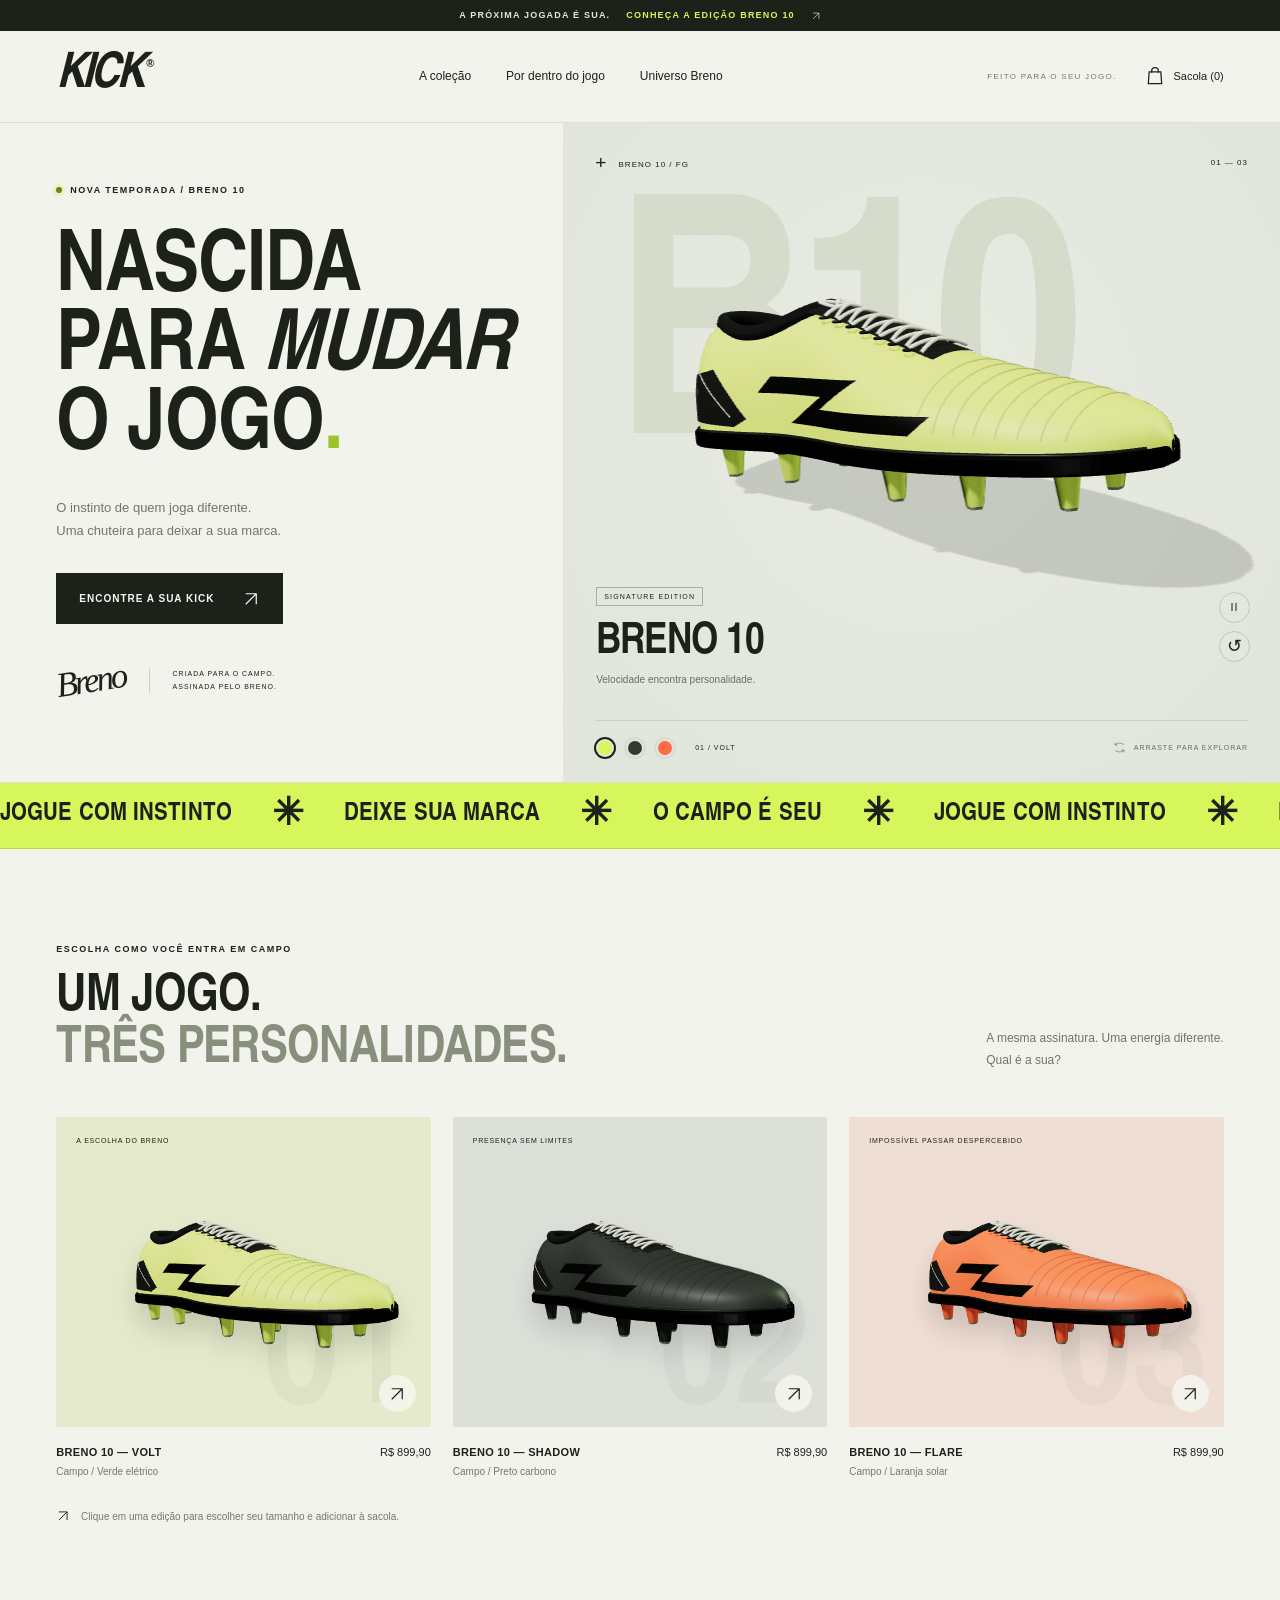
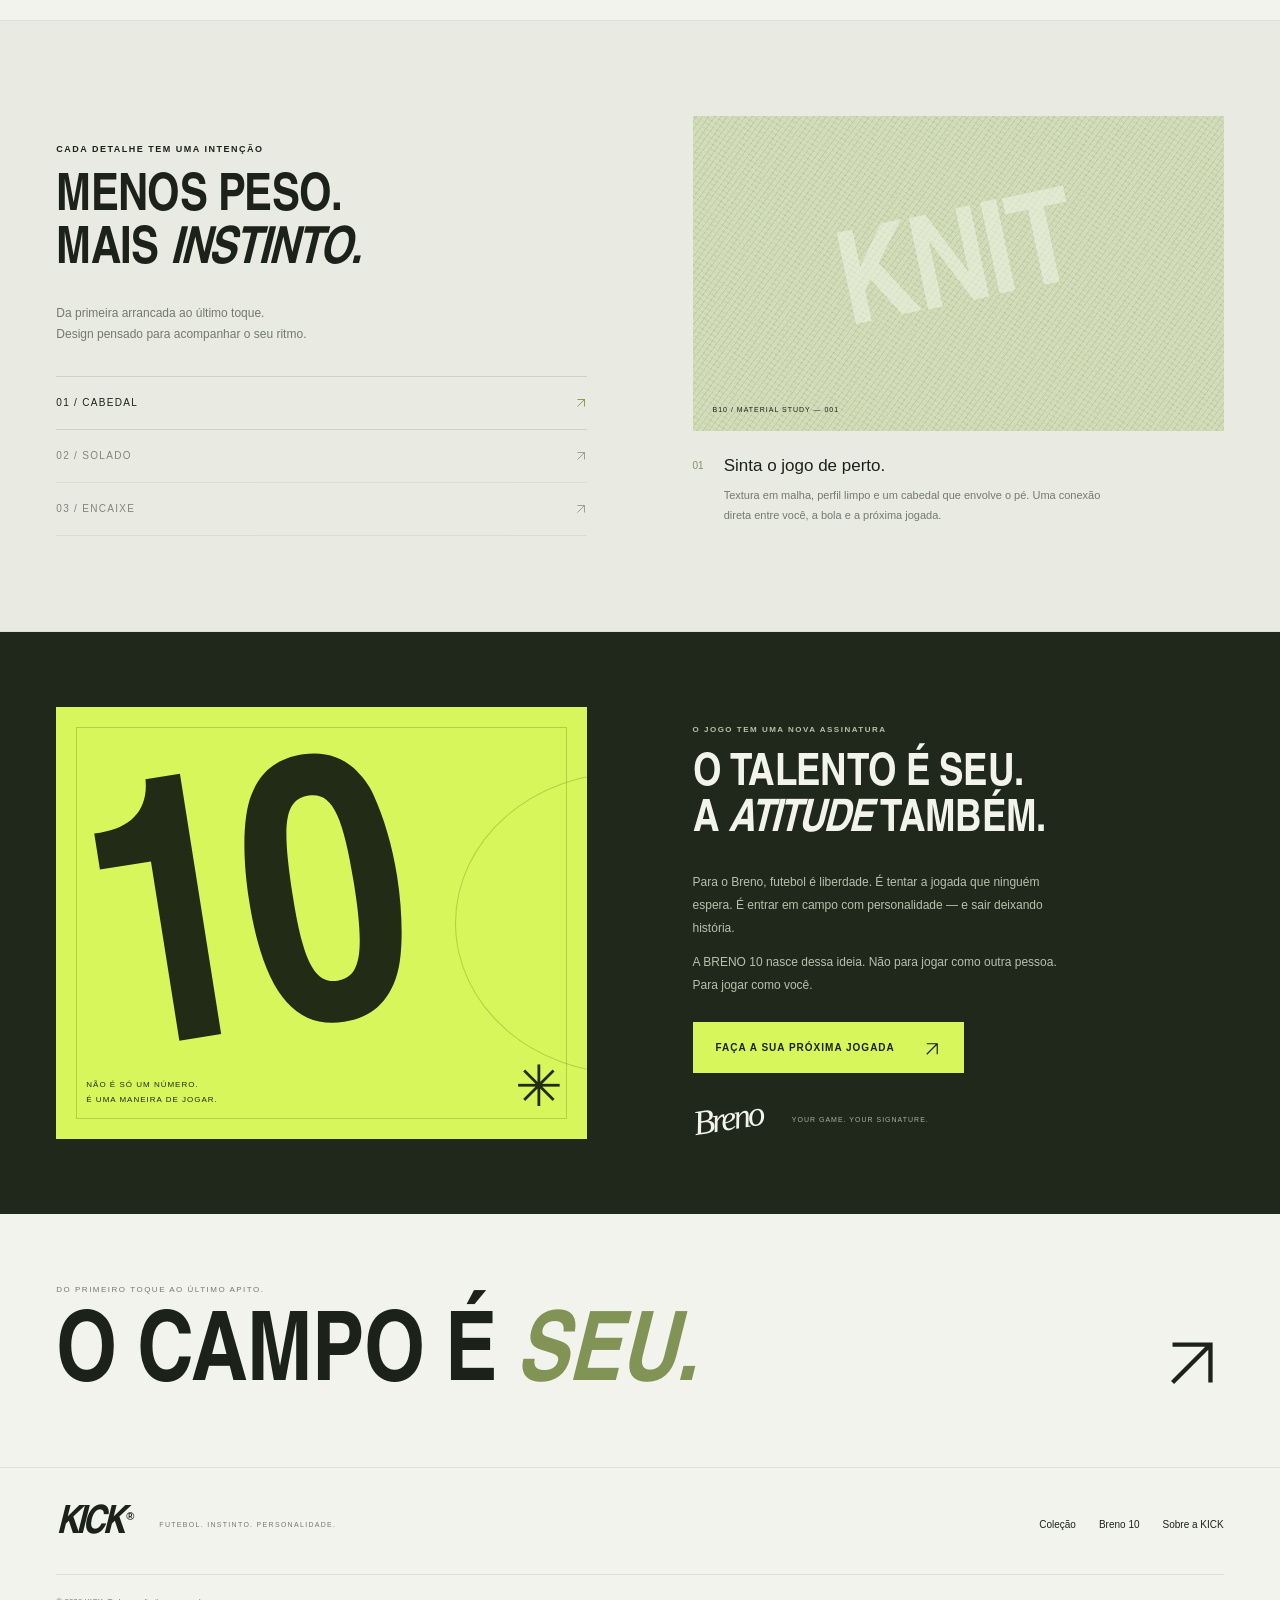
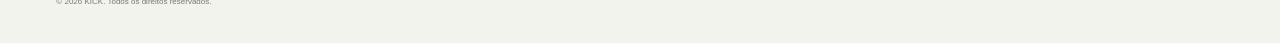
==== commit 7b0dc0e4: "Build KICK Breno 10 Three.js football boot storefront" ====
--- a/index.html
+++ b/index.html
@@ -1,887 +1,561 @@
-<!DOCTYPE html>
-<!-- saved from url=(0030)https://meu-5-zvr8.vercel.app/ -->
-<html lang="pt-BR"><head><meta http-equiv="Content-Type" content="text/html; charset=UTF-8">
-    
-    <meta name="viewport" content="width=device-width, initial-scale=1.0">
-    <title>Açaí Premium - O Melhor Açaí da Cidade</title>
-    <link rel="preconnect" href="https://fonts.googleapis.com/">
-    <link rel="preconnect" href="https://fonts.gstatic.com/" crossorigin="">
-    <link href="./css2" rel="stylesheet">
-    <link rel="stylesheet" href="./style.css">
-    <link rel="stylesheet" href="./modal.css">
-    <link rel="stylesheet" href="./configurator.css">
-    <link rel="stylesheet" href="./responsive.css">
-    <link rel="stylesheet" href="./all.min.css">
-<style>
-    @keyframes slideIn {
-        from {
-            transform: translateX(100%);
-            opacity: 0;
-        }
-        to {
-            transform: translateX(0);
-            opacity: 1;
-        }
-    }
-    
-    @keyframes slideOut {
-        from {
-            transform: translateX(0);
-            opacity: 1;
-        }
-        to {
-            transform: translateX(100%);
-            opacity: 0;
-        }
-    }
-</style></head>
-<body>
-    <!-- Navigation -->
-    <nav class="navbar">
-        <div class="nav-container">
-            <a href="https://meu-5-zvr8.vercel.app/index.html" class="logo">
-                <i class="fas fa-ice-cream"></i>
-                <span>Açaí Premium</span>
-            </a>
-            <div class="nav-links">
-                <a href="https://meu-5-zvr8.vercel.app/#cardapio">Cardápio</a>
-                <a href="https://meu-5-zvr8.vercel.app/#montar">Montar Açaí</a>
-                <a href="https://meu-5-zvr8.vercel.app/#galeria">Galeria</a>
-                <a href="https://meu-5-zvr8.vercel.app/#depoimentos">Depoimentos</a>
-                <a href="https://meu-5-zvr8.vercel.app/#sobre">Sobre</a>
-                <a href="https://meu-5-zvr8.vercel.app/#contato">Contato</a>
-            </div>
-            <div class="nav-actions">
-                <button class="cart-btn" id="cartBtn">
-                    <i class="fas fa-shopping-cart"></i>
-                    <span class="cart-count" id="cartCount">0</span>
-                </button>
-                <a href="https://meu-5-zvr8.vercel.app/cadastro.html" class="btn-primary">Login</a>
-            </div>
-            <button class="mobile-menu-btn" id="mobileMenuBtn">
-                <i class="fas fa-bars"></i>
+<!doctype html>
+<html lang="pt-BR">
+  <head>
+    <meta charset="UTF-8" />
+    <meta name="viewport" content="width=device-width, initial-scale=1" />
+    <meta name="theme-color" content="#f2f2ec" />
+    <meta
+      name="description"
+      content="KICK — BRENO 10. Uma nova visão de futebol. Explore a chuteira em 3D e encontre a sua combinação."
+    />
+    <title>KICK — BRENO 10. Feita para mudar o jogo.</title>
+    <link rel="icon" href="./favicon.svg" type="image/svg+xml" />
+    <link rel="stylesheet" href="./kick.css" />
+    <script type="module" src="./kick.js"></script>
+  </head>
+  <body>
+    <a class="skip-link" href="#conteudo">Pular para o conteúdo</a>
+    <div class="announcement">
+      A PRÓXIMA JOGADA É SUA. <span>CONHEÇA A EDIÇÃO BRENO 10</span>
+      <span aria-hidden="true"
+        ><svg
+          class="arrow-icon"
+          viewBox="0 0 24 24"
+          fill="none"
+          stroke="currentColor"
+          stroke-width="1.6"
+          aria-hidden="true"
+        >
+          <path d="M5 19 19 5M5 5h14v14" /></svg
+      ></span>
+    </div>
+    <header class="header">
+      <a class="brand" href="#" aria-label="KICK — início"
+        >KICK<span class="brand-dot">®</span></a
+      >
+      <nav class="desktop-nav" aria-label="Navegação principal">
+        <a href="#colecao">A coleção</a
+        ><a href="#tecnologia">Por dentro do jogo</a
+        ><a href="#breno">Universo Breno</a>
+      </nav>
+      <div class="header-actions">
+        <span class="header-note">FEITO PARA O SEU JOGO.</span
+        ><button class="bag-toggle" aria-label="Abrir sacola, 0 itens">
+          <svg
+            viewBox="0 0 24 24"
+            fill="none"
+            stroke="currentColor"
+            stroke-width="1.5"
+            aria-hidden="true"
+          >
+            <path d="M5 7h14l1 14H4L5 7Z" />
+            <path d="M8 8V6a4 4 0 0 1 8 0v2" /></svg
+          ><span>Sacola <span id="bag-count">(0)</span></span></button
+        ><button
+          class="menu-toggle"
+          aria-label="Abrir menu"
+          aria-expanded="false"
+        >
+          <span></span><span></span>
+        </button>
+      </div>
+    </header>
+    <nav class="mobile-nav" aria-label="Navegação móvel" hidden>
+      <a href="#colecao">A coleção</a
+      ><a href="#tecnologia">Por dentro do jogo</a
+      ><a href="#breno">Universo Breno</a>
+    </nav>
+    <main id="conteudo">
+      <section class="hero" aria-labelledby="hero-title">
+        <div class="hero-copy">
+          <div class="eyebrow">
+            <span class="live-dot"></span> NOVA TEMPORADA / BRENO 10
+          </div>
+          <h1 id="hero-title">
+            NASCIDA<br />PARA <span class="italic-word">MUDAR</span><br />O
+            JOGO<span class="title-period">.</span>
+          </h1>
+          <p>
+            O instinto de quem joga diferente.<br />Uma chuteira para deixar a
+            sua marca.
+          </p>
+          <a class="button button-dark" href="#colecao"
+            >ENCONTRE A SUA KICK
+            <span aria-hidden="true"
+              ><svg
+                class="arrow-icon"
+                viewBox="0 0 24 24"
+                fill="none"
+                stroke="currentColor"
+                stroke-width="1.6"
+                aria-hidden="true"
+              >
+                <path d="M5 19 19 5M5 5h14v14" /></svg></span
+          ></a>
+          <div class="hero-signature">
+            <span class="signature">Breno</span
+            ><span>CRIADA PARA O CAMPO.<br />ASSINADA PELO BRENO.</span>
+          </div>
+        </div>
+        <div class="product-stage" id="product-stage">
+          <div class="stage-top">
+            <span><span class="tiny-cross">+</span> BRENO 10 / FG</span
+            ><span>01 — 03</span>
+          </div>
+          <div class="stage-watermark" aria-hidden="true">B10</div>
+          <div
+            id="scene"
+            class="scene"
+            role="img"
+            aria-label="Modelo 3D da chuteira BRENO 10. Arraste para girar."
+          ></div>
+          <svg
+            class="boot-fallback"
+            id="boot-fallback"
+            viewBox="0 0 600 300"
+            aria-hidden="true"
+          >
+            <defs>
+              <linearGradient id="boot-shade" x2="0" y2="1">
+                <stop stop-color="#e3ff79" />
+                <stop offset="1" stop-color="#b8d92e" />
+              </linearGradient>
+            </defs>
+            <path
+              d="M70 185C100 165 132 148 176 151L203 89L247 80L263 133C330 125 358 153 430 162C478 168 524 178 525 207C518 229 92 244 61 221Z"
+              fill="url(#boot-shade)"
+            />
+            <path d="m178 151 30-56 38-8 17 46-33 19Z" fill="#222721" />
+            <path
+              d="M62 214q215 29 462-5l-3 19q-203 35-452 1Z"
+              fill="#252925"
+            />
+            <path
+              d="m260 165 60-9-35 25 72-8-67 42 16-26-60 9Z"
+              fill="#1e241b"
+            />
+            <g fill="#222721">
+              <path
+                d="m110 235 5 19h18l5-17M181 242l5 20h17l5-19M348 238l5 20h17l5-21M459 230l5 20h17l5-23"
+              />
+            </g>
+          </svg>
+          <div class="scene-loading" id="scene-loading">
+            <span></span> PREPARANDO SUA PRÓXIMA JOGADA
+          </div>
+          <div class="stage-label">
+            <span class="outline-label">SIGNATURE EDITION</span>
+            <h2>BRENO 10</h2>
+            <p>Velocidade encontra personalidade.</p>
+          </div>
+          <div class="stage-bottom">
+            <div class="stage-colors" role="group" aria-label="Cor da chuteira">
+              <button
+                class="color-dot active"
+                data-color="volt"
+                style="--swatch: #d7f65b"
+                aria-label="Cor Volt, verde elétrico"
+                aria-pressed="true"
+              ></button
+              ><button
+                class="color-dot"
+                data-color="shadow"
+                style="--swatch: #343934"
+                aria-label="Cor Shadow, preta"
+                aria-pressed="false"
+              ></button
+              ><button
+                class="color-dot"
+                data-color="flare"
+                style="--swatch: #ff6b43"
+                aria-label="Cor Flare, laranja"
+                aria-pressed="false"
+              ></button
+              ><span id="color-name">01 / VOLT</span>
+            </div>
+            <span class="drag-hint"
+              ><svg
+                viewBox="0 0 24 24"
+                fill="none"
+                stroke="currentColor"
+                aria-hidden="true"
+              >
+                <path
+                  d="M5 8c2-4 12-4 14 0M19 16c-2 4-12 4-14 0M5 4v4h4M19 20v-4h-4"
+                />
+              </svg>
+              ARRASTE PARA EXPLORAR</span
+            >
+          </div>
+          <div class="view-controls" aria-label="Controle do modelo 3D">
+            <button
+              id="rotation-toggle"
+              aria-label="Pausar rotação automática"
+              aria-pressed="true"
+            >
+              Ⅱ</button
+            ><button id="view-reset" aria-label="Restaurar vista da chuteira">
+              ↺
             </button>
-        </div>
-    </nav>
-
-    <!-- Hero Section -->
-    <section class="hero" id="hero">
-        <canvas id="hero-canvas" class="hero-video"></canvas>
-        <div class="hero-overlay"></div>
-        <div class="hero-content">
-            <h1 class="hero-title" style="translate: none; rotate: none; scale: none; opacity: 1; transform: translate(0px, 0px);">Açaí <span>Premium</span></h1>
-            <p class="hero-subtitle" style="translate: none; rotate: none; scale: none; opacity: 1; transform: translate(0px, 0px);">O açaí mais saboroso da cidade, fresquinho e feito com carinho para você</p>
-            <div class="hero-buttons" style="translate: none; rotate: none; scale: none; opacity: 1; transform: translate(0px, 0px);">
-                <button class="btn-primary btn-large" onclick="scrollToSection('montar')">
-                    <i class="fas fa-plus"></i> Fazer Pedido
-                </button>
-                <button class="btn-secondary btn-large" onclick="scrollToSection('cardapio')">
-                    <i class="fas fa-utensils"></i> Ver Cardápio
-                </button>
-            </div>
-        </div>
-        <div class="hero-scroll">
-            <span>Role para baixo</span>
-            <i class="fas fa-chevron-down"></i>
-        </div>
-    </section>
-
-    <!-- Cardápio Section -->
-    <section class="menu-section" id="cardapio">
-        <div class="container">
-            <div class="section-header" style="translate: none; rotate: none; scale: none; opacity: 1; transform: translate(0px, 0px);">
-                <h2 class="section-title">Nosso <span>Cardápio</span></h2>
-                <p class="section-subtitle">Deliciosas opções de açaí para todos os gostos</p>
-            </div>
-            
-            <div class="menu-filters">
-                <button class="filter-btn active" data-filter="all">Todos</button>
-                <button class="filter-btn" data-filter="copos">Copos</button>
-                <button class="filter-btn" data-filter="combos">Combos</button>
-                <button class="filter-btn" data-filter="bowls">Bowls</button>
-                <button class="filter-btn" data-filter="bebidas">Bebidas</button>
-                <button class="filter-btn" data-filter="zero">Zero Açúcar</button>
-            </div>
-
-            <div class="menu-grid" id="menuGrid">
-        <div class="menu-item" style="animation-delay: 0s">
-            <div class="menu-item-image">
-                <img src="./a5cc6bc77c5d554e80620d77271a94c0.jpg" alt="Açaí 300ml">
-                
-            </div>
-            <div class="menu-item-content">
-                <h3 class="menu-item-title">Açaí 300ml</h3>
-                <p class="menu-item-description">Porção individual perfeita para matar a fome</p>
-                <div class="menu-item-footer">
-                    <span class="menu-item-price">R$ 12,00</span>
-                    <button class="menu-item-btn" onclick="openRegisterModal('Açaí 300ml - R$ 12,00')">
-                        <i class="fas fa-plus"></i>
-                    </button>
-                </div>
-            </div>
-        </div>
-    
-        <div class="menu-item" style="animation-delay: 0.1s">
-            <div class="menu-item-image">
-                <img src="./5152a2d0d8be8ecca3661eb346e62a04.jpg" alt="Açaí 500ml">
-                
-            </div>
-            <div class="menu-item-content">
-                <h3 class="menu-item-title">Açaí 500ml</h3>
-                <p class="menu-item-description">O tamanho mais pedido, com bastante espaço para coberturas</p>
-                <div class="menu-item-footer">
-                    <span class="menu-item-price">R$ 18,00</span>
-                    <button class="menu-item-btn" onclick="openRegisterModal('Açaí 500ml - R$ 18,00')">
-                        <i class="fas fa-plus"></i>
-                    </button>
-                </div>
-            </div>
-        </div>
-    
-        <div class="menu-item" style="animation-delay: 0.2s">
-            <div class="menu-item-image">
-                <img src="./3a0a9a5fd33e7885cc4a1d505ae41818.jpg" alt="Açaí 700ml">
-                <span class="menu-item-badge ">Mais Vendido</span>
-            </div>
-            <div class="menu-item-content">
-                <h3 class="menu-item-title">Açaí 700ml</h3>
-                <p class="menu-item-description">Para quem quer muito açaí e coberturas</p>
-                <div class="menu-item-footer">
-                    <span class="menu-item-price">R$ 25,00</span>
-                    <button class="menu-item-btn" onclick="openRegisterModal('Açaí 700ml - R$ 25,00')">
-                        <i class="fas fa-plus"></i>
-                    </button>
-                </div>
-            </div>
-        </div>
-    
-        <div class="menu-item" style="animation-delay: 0.30000000000000004s">
-            <div class="menu-item-image">
-                <img src="./757f9567e0a94b9726a4c8edfee025b0.jpg" alt="Açaí Zero 500ml">
-                <span class="menu-item-badge zero">Zero Açúcar</span>
-            </div>
-            <div class="menu-item-content">
-                <h3 class="menu-item-title">Açaí Zero 500ml</h3>
-                <p class="menu-item-description">Açaí sem açúcar adicionado e com bananas </p>
-                <div class="menu-item-footer">
-                    <span class="menu-item-price">R$ 20,00</span>
-                    <button class="menu-item-btn" onclick="openRegisterModal('Açaí Zero 500ml - R$ 20,00')">
-                        <i class="fas fa-plus"></i>
-                    </button>
-                </div>
-            </div>
-        </div>
-    
-        <div class="menu-item" style="animation-delay: 0.4s">
-            <div class="menu-item-image">
-                <img src="./cca38f4b12db664c250bf25a3112b2c2.jpg" alt="Combo Açaí">
-                <span class="menu-item-badge ">Combo</span>
-            </div>
-            <div class="menu-item-content">
-                <h3 class="menu-item-title">Combo Açaí</h3>
-                <p class="menu-item-description">Açaí 500ml + mais um que sai de graça  + bônus de cobertura</p>
-                <div class="menu-item-footer">
-                    <span class="menu-item-price">R$ 22,00</span>
-                    <button class="menu-item-btn" onclick="openRegisterModal('Combo Açaí - R$ 22,00')">
-                        <i class="fas fa-plus"></i>
-                    </button>
-                </div>
-            </div>
-        </div>
-    
-        <div class="menu-item" style="animation-delay: 0.5s">
-            <div class="menu-item-image">
-                <img src="./images" alt="Combo Família 1L">
-                <span class="menu-item-badge ">Família</span>
-            </div>
-            <div class="menu-item-content">
-                <h3 class="menu-item-title">Combo Família 1L</h3>
-                <p class="menu-item-description">Perfeito para compartilhar em família ou com amigos</p>
-                <div class="menu-item-footer">
-                    <span class="menu-item-price">R$ 45,00</span>
-                    <button class="menu-item-btn" onclick="openRegisterModal('Combo Família 1L - R$ 45,00')">
-                        <i class="fas fa-plus"></i>
-                    </button>
-                </div>
-            </div>
-        </div>
-    
-        <div class="menu-item" style="animation-delay: 0.6000000000000001s">
-            <div class="menu-item-image">
-                <img src="./b3e0a5678eccd90997a85adb6bbcbbfc.jpg" alt="Açaí na Tigela">
-                <span class="menu-item-badge ">Premium</span>
-            </div>
-            <div class="menu-item-content">
-                <h3 class="menu-item-title">Açaí na Tigela</h3>
-                <p class="menu-item-description">A experiência completa com frutas e granola</p>
-                <div class="menu-item-footer">
-                    <span class="menu-item-price">R$ 28,00</span>
-                    <button class="menu-item-btn" onclick="openRegisterModal('Açaí na Tigela - R$ 28,00')">
-                        <i class="fas fa-plus"></i>
-                    </button>
-                </div>
-            </div>
-        </div>
-    
-        <div class="menu-item" style="animation-delay: 0.7000000000000001s">
-            <div class="menu-item-image">
-                <img src="./c64de099c26da30db2ef3d52676650da.jpg" alt="Açaí com Frutas">
-                
-            </div>
-            <div class="menu-item-content">
-                <h3 class="menu-item-title">Açaí com Frutas</h3>
-                <p class="menu-item-description">Açaí cremoso acompanhado de frutas frescas selecionadas e com granola crocante</p>
-                <div class="menu-item-footer">
-                    <span class="menu-item-price">R$ 26,00</span>
-                    <button class="menu-item-btn" onclick="openRegisterModal('Açaí com Frutas - R$ 26,00')">
-                        <i class="fas fa-plus"></i>
-                    </button>
-                </div>
-            </div>
-        </div>
-    
-        <div class="menu-item" style="animation-delay: 0.8s">
-            <div class="menu-item-image">
-                <img src="./images(1)" alt="Açaí com Granola">
-                
-            </div>
-            <div class="menu-item-content">
-                <h3 class="menu-item-title">Açaí com Granola</h3>
-                <p class="menu-item-description">Açaí com granola crocante e banana e mel </p>
-                <div class="menu-item-footer">
-                    <span class="menu-item-price">R$ 24,00</span>
-                    <button class="menu-item-btn" onclick="openRegisterModal('Açaí com Granola - R$ 24,00')">
-                        <i class="fas fa-plus"></i>
-                    </button>
-                </div>
-            </div>
-        </div>
-    
-        <div class="menu-item" style="animation-delay: 0.9s">
-            <div class="menu-item-image">
-                <img src="./photo-1577805947697-89e18249d767" alt="Smoothie de Açaí">
-                
-            </div>
-            <div class="menu-item-content">
-                <h3 class="menu-item-title">Smoothie de Açaí</h3>
-                <p class="menu-item-description">Bebida gelada e refrescante com açaí</p>
-                <div class="menu-item-footer">
-                    <span class="menu-item-price">R$ 15,00</span>
-                    <button class="menu-item-btn" onclick="openRegisterModal('Smoothie de Açaí - R$ 15,00')">
-                        <i class="fas fa-plus"></i>
-                    </button>
-                </div>
-            </div>
-        </div>
-    </div>
-        </div>
-    </section>
-
-    <!-- Configurador Section -->
-    <section class="configurator-section" id="montar">
-        <div class="container">
-            <div class="section-header" style="translate: none; rotate: none; scale: none; opacity: 1; transform: translate(0px, 0px);">
-                <h2 class="section-title">Monte Seu <span>Açaí</span></h2>
-                <p class="section-subtitle">Personalize do seu jeito, do tamanho às coberturas</p>
-            </div>
-
-            <div class="configurator-wrapper">
-                <!-- Preview do Açaí -->
-                <div class="acai-preview">
-                    <div class="cup-container">
-                        <div class="cup" id="cupPreview" style="height: 140px;">
-                            <div class="cup-content">
-                                <div class="acai-base" id="acaiBase"></div>
-                                <div class="coatings" id="coatingsPreview"></div>
-                            </div>
-                            <div class="cup-top"></div>
-                            <div class="cup-bottom"></div>
-                        </div>
-                        <div class="cup-shadow"></div>
-                    </div>
-                    <div class="preview-info">
-                        <h3 id="previewSize">300ml</h3>
-                        <p id="previewFlavor">Tradicional</p>
-                    </div>
-                </div>
-
-                <!-- Opções do Configurador -->
-                <div class="configurator-options">
-                    <!-- Tamanhos -->
-                    <div class="option-group">
-                        <h4 class="option-title">Escolha o Tamanho</h4>
-                        <div class="size-options">
-                            <button class="size-btn active" data-size="300" data-price="12">
-                                <span class="size-ml">300ml</span>
-                                <span class="size-price">R$ 12,00</span>
-                            </button>
-                            <button class="size-btn" data-size="500" data-price="18">
-                                <span class="size-ml">500ml</span>
-                                <span class="size-price">R$ 18,00</span>
-                            </button>
-                            <button class="size-btn" data-size="700" data-price="25">
-                                <span class="size-ml">700ml</span>
-                                <span class="size-price">R$ 25,00</span>
-                            </button>
-                        </div>
-                    </div>
-
-                    <!-- Sabores -->
-                    <div class="option-group">
-                        <h4 class="option-title">Escolha o Sabor</h4>
-                        <div class="flavor-options">
-                            <button class="flavor-btn active" data-flavor="tradicional" data-color="#4B0082">
-                                <i class="fas fa-ice-cream"></i>
-                                <span>Tradicional</span>
-                            </button>
-                            <button class="flavor-btn" data-flavor="guarana" data-color="#6B238E">
-                                <i class="fas fa-leaf"></i>
-                                <span>Guaraná</span>
-                            </button>
-                            <button class="flavor-btn" data-flavor="zero" data-color="#8B00FF">
-                                <i class="fas fa-bolt"></i>
-                                <span>Zero</span>
-                            </button>
-                        </div>
-                    </div>
-
-                    <!-- Coberturas - Frutas -->
-                    <div class="option-group">
-                        <h4 class="option-title">
-                            <i class="fas fa-apple-alt"></i> Frutas
-                            <span class="limit-info" id="fruitLimit">0/3</span>
-                        </h4>
-                        <div class="coating-options fruits">
-                            <button class="coating-btn" data-type="fruit" data-name="Banana" data-price="2">
-                                <i class="fas fa-lemon"></i> Banana
-                            </button>
-                            <button class="coating-btn" data-type="fruit" data-name="Morango" data-price="2">
-                                <i class="fas fa-heart"></i> Morango
-                            </button>
-                            <button class="coating-btn" data-type="fruit" data-name="Kiwi" data-price="3">
-                                <i class="fas fa-leaf"></i> Kiwi
-                            </button>
-                            <button class="coating-btn" data-type="fruit" data-name="Abacaxi" data-price="2">
-                                <i class="fas fa-lemon"></i> Abacaxi
-                            </button>
-                            <button class="coating-btn" data-type="fruit" data-name="Uva" data-price="2">
-                                <i class="fas fa-wine-glass"></i> Uva
-                            </button>
-                            <button class="coating-btn" data-type="fruit" data-name="Manga" data-price="2">
-                                <i class="fas fa-sun"></i> Manga
-                            </button>
-                        </div>
-                    </div>
-
-                    <!-- Coberturas - Granolas -->
-                    <div class="option-group">
-                        <h4 class="option-title">
-                            <i class="fas fa-cookie"></i> Granolas
-                            <span class="limit-info" id="granolaLimit">0/2</span>
-                        </h4>
-                        <div class="coating-options granolas">
-                            <button class="coating-btn" data-type="granola" data-name="Tradicional" data-price="3">
-                                <i class="fas fa-bars"></i> Tradicional
-                            </button>
-                            <button class="coating-btn" data-type="granola" data-name="Crocante" data-price="4">
-                                <i class="fas fa-bread-slice"></i> Crocante
-                            </button>
-                            <button class="coating-btn" data-type="granola" data-name="Leite em Pó" data-price="3">
-                                <i class="fas fa-glass-whiskey"></i> Leite em Pó
-                            </button>
-                        </div>
-                    </div>
-
-                    <!-- Coberturas - Caldas -->
-                    <div class="option-group">
-                        <h4 class="option-title">
-                            <i class="fas fa-tint"></i> Caldas
-                            <span class="limit-info" id="syrupLimit">0/2</span>
-                        </h4>
-                        <div class="coating-options syrups">
-                            <button class="coating-btn" data-type="syrup" data-name="Leite Condensado" data-price="3">
-                                <i class="fas fa-blender"></i> Leite Condensado
-                            </button>
-                            <button class="coating-btn" data-type="syrup" data-name="Chocolate" data-price="3">
-                                <i class="fas fa-coffee"></i> Chocolate
-                            </button>
-                            <button class="coating-btn" data-type="syrup" data-name="Morango" data-price="3">
-                                <i class="fas fa-heart"></i> Morango
-                            </button>
-                            <button class="coating-btn" data-type="syrup" data-name="Caramelo" data-price="3">
-                                <i class="fas fa-fire"></i> Caramelo
-                            </button>
-                        </div>
-                    </div>
-
-                    <!-- Coberturas - Complementos -->
-                    <div class="option-group">
-                        <h4 class="option-title">
-                            <i class="fas fa-plus-circle"></i> Complementos
-                            <span class="limit-info" id="complementLimit">0/4</span>
-                        </h4>
-                        <div class="coating-options complements">
-                            <button class="coating-btn" data-type="complement" data-name="Paçoca" data-price="2">
-                                <i class="fas fa-cookie"></i> Paçoca
-                            </button>
-                            <button class="coating-btn" data-type="complement" data-name="Farinha Láctea" data-price="3">
-                                <i class="fas fa-snowflake"></i> Farinha Láctea
-                            </button>
-                            <button class="coating-btn" data-type="complement" data-name="Coco Ralado" data-price="2">
-                                <i class="fas fa-dot-circle"></i> Coco Ralado
-                            </button>
-                            <button class="coating-btn" data-type="complement" data-name="Chocoball" data-price="3">
-                                <i class="fas fa-circle"></i> Chocoball
-                            </button>
-                            <button class="coating-btn" data-type="complement" data-name="Nutella" data-price="5">
-                                <i class="fas fa-hazel-nut"></i> Nutella
-                            </button>
-                            <button class="coating-btn" data-type="complement" data-name="Amendoim" data-price="2">
-                                <i class="fas fa-peanut"></i> Amendoim
-                            </button>
-                        </div>
-                    </div>
-                </div>
-
-                <!-- Resumo e Adicionar ao Carrinho -->
-                <div class="configurator-summary">
-                    <div class="summary-header">
-                        <h3>Seu Açaí</h3>
-                        <div class="total-price">
-                            <span class="price-label">Total:</span>
-                            <span class="price-value" id="totalPrice">R$ 12,00</span>
-                        </div>
-                    </div>
-                    <div class="summary-details">
-                        <div class="summary-item">
-                            <span>Tamanho:</span>
-                            <span id="summarySize">300ml</span>
-                        </div>
-                        <div class="summary-item">
-                            <span>Sabor:</span>
-                            <span id="summaryFlavor">Tradicional</span>
-                        </div>
-                        <div class="summary-coatings" id="summaryCoatings">
-                            <span>Coberturas:</span>
-                            <div class="coatings-list" id="coatingsList"><span class="coating-tag">Nenhuma cobertura selecionada</span></div>
-                        </div>
-                    </div>
-                    <button class="btn-primary btn-add-cart" id="addToCartBtn">
-                        <i class="fas fa-shopping-cart"></i> Adicionar ao Carrinho
-                    </button>
-                </div>
-            </div>
-        </div>
-    </section>
-
-    <!-- Galeria Section -->
-    <section class="gallery-section" id="galeria">
-        <div class="container">
-            <div class="section-header" style="translate: none; rotate: none; scale: none; opacity: 1; transform: translate(0px, 0px);">
-                <h2 class="section-title">Nossa <span>Galeria</span></h2>
-                <p class="section-subtitle">Algumas fotos dos nossos açaís mais pedidos</p>
-            </div>
-            <div class="gallery-grid">
-                <div class="gallery-item gallery-item-1">
-                    <img src="./3a0a9a5fd33e7885cc4a1d505ae41818.jpg" alt="Açaí Premium">
-                    <div class="gallery-overlay">
-                        <i class="fas fa-ice-cream"></i>
-                    </div>
-                </div>
-                <div class="gallery-item gallery-item-2">
-                    <img src="./c64de099c26da30db2ef3d52676650da.jpg" alt="Açaí com Frutas">
-                    <div class="gallery-overlay">
-                        <i class="fas fa-apple-alt"></i>
-                    </div>
-                </div>
-                <div class="gallery-item gallery-item-3">
-                    <img src="./b3e0a5678eccd90997a85adb6bbcbbfc.jpg" alt="Açaí na Tigela">
-                    <div class="gallery-overlay">
-                        <i class="fas fa-bowl-food"></i>
-                    </div>
-                </div>
-                <div class="gallery-item gallery-item-4">
-                    <img src="./photo-1563805042-7684c019e1cb" alt="Açaí com Nutella">
-                    <img src="https://meu-5-zvr8.vercel.app/" alt="Açaí com Nutella">
-                    <div class="gallery-overlay">
-                        <i class="fas fa-chocolate"></i>
-                    </div>
-                </div>
-                <div class="gallery-item gallery-item-5">
-                    <img src="./images(1)" alt="Açaí com Granola">
-                    <div class="gallery-overlay">
-                        <i class="fas fa-cookie"></i>
-                    </div>
-                </div>
-                <div class="gallery-item gallery-item-6">
-                    <img src="./photo-1577805947697-89e18249d767" alt="Smoothie de Açaí">
-                    <div class="gallery-overlay">
-                        <i class="fas fa-blender"></i>
-                    </div>
-                </div>
-            </div>
-        </div>
-    </section>
-
-    <!-- Depoimentos Section -->
-    <section class="testimonials-section" id="depoimentos">
-        <div class="container">
-            <div class="section-header" style="translate: none; rotate: none; scale: none; opacity: 1; transform: translate(0px, 0px);">
-                <h2 class="section-title">O que dizem <span>Nossos Clientes</span></h2>
-                <p class="section-subtitle">A satisfação dos nossos clientes é o nosso maior prêmio</p>
-            </div>
-            <div class="testimonials-grid">
-                <div class="testimonial-card">
-                    <div class="testimonial-stars">
-                        <i class="fas fa-star"></i>
-                        <i class="fas fa-star"></i>
-                        <i class="fas fa-star"></i>
-                        <i class="fas fa-star"></i>
-                        <i class="fas fa-star"></i>
-                    </div>
-                    <p class="testimonial-text">"O melhor açaí que já provei! A cobertura de Nutella é divine e o atendimento é excelente!"</p>
-                    <div class="testimonial-author">
-                        <div class="author-avatar">M</div>
-                        <div class="author-info">
-                            <h4>Mariana Silva</h4>
-                            <span>Cliente fiel há 2 anos</span>
-                        </div>
-                    </div>
-                </div>
-                <div class="testimonial-card">
-                    <div class="testimonial-stars">
-                        <i class="fas fa-star"></i>
-                        <i class="fas fa-star"></i>
-                        <i class="fas fa-star"></i>
-                        <i class="fas fa-star"></i>
-                        <i class="fas fa-star"></i>
-                    </div>
-                    <p class="testimonial-text">"Adoro montar meu próprio açaí! O configurador é super fácil de usar e sempre fica perfeito."</p>
-                    <div class="testimonial-author">
-                        <div class="author-avatar">J</div>
-                        <div class="author-info">
-                            <h4>João Pedro</h4>
-                            <span>Cliente há 1 ano</span>
-                        </div>
-                    </div>
-                </div>
-                <div class="testimonial-card">
-                    <div class="testimonial-stars">
-                        <i class="fas fa-star"></i>
-                        <i class="fas fa-star"></i>
-                        <i class="fas fa-star"></i>
-                        <i class="fas fa-star"></i>
-                        <i class="fas fa-star"></i>
-                    </div>
-                    <p class="testimonial-text">"A opção zero açúcar é uma benção! Consumo todos os dias sem culpa. Delícia pura!"</p>
-                    <div class="testimonial-author">
-                        <div class="author-avatar">C</div>
-                        <div class="author-info">
-                            <h4>Carolina Santos</h4>
-                            <span>Cliente fitness</span>
-                        </div>
-                    </div>
-                </div>
-            </div>
-        </div>
-    </section>
-
-    <!-- Sobre Section -->
-    <section class="about-section" id="sobre">
-        <div class="container">
-            <div class="about-grid">
-                <div class="about-content">
-                    <div class="section-header section-header-left" style="translate: none; rotate: none; scale: none; opacity: 1; transform: translate(0px, 0px);">
-                        <h2 class="section-title">Sobre o <span>Açaí Premium</span></h2>
-                        <p class="section-subtitle">Uma história de sabor e qualidade</p>
-                    </div>
-                    <p class="about-text">
-                        Há mais de 10 anos, levamos o melhor açaí da região até você. 
-                        Tudo começa com a seleção rigorosa dos melhores frutos da Amazônia, 
-                        processados de forma artesanal para manter todo o sabor e nutrientes.
-                    </p>
-                    <p class="about-text">
-                        Nosso compromisso é com a qualidade: usamos apenas ingredientes naturais, 
-                        frutas frescas e coberturas premium. Cada açaí é preparado com carinho 
-                        para garantir a melhor experiência possível.
-                    </p>
-                    <div class="about-features">
-                        <div class="feature-item">
-                            <i class="fas fa-leaf"></i>
-                            <span>100% Natural</span>
-                        </div>
-                        <div class="feature-item">
-                            <i class="fas fa-heart"></i>
-                            <span>Feito com Amor</span>
-                        </div>
-                        <div class="feature-item">
-                            <i class="fas fa-award"></i>
-                            <span>Qualidade Premium</span>
-                        </div>
-                        <div class="feature-item">
-                            <i class="fas fa-truck"></i>
-                            <span>Entrega Rápida</span>
-                        </div>
-                    </div>
-                    <a href="https://meu-5-zvr8.vercel.app/sobre.html" class="btn-secondary">
-                        <i class="fas fa-arrow-right"></i>Saiba Mais
-                    </a>
-                </div>
-                <div class="about-image">
-                    <img src="./photo-1563805042-7684c019e1cb(1)" alt="Açaí Premium">
-                    <div class="about-image-accent"></div>
-                </div>
-            </div>
-        </div>
-    </section>
-
-    <!-- Contato Section -->
-    <section class="contact-section" id="contato">
-        <div class="container">
-            <div class="section-header" style="translate: none; rotate: none; scale: none; opacity: 1; transform: translate(0px, 0px);">
-                <h2 class="section-title">Fale <span>Conosco</span></h2>
-                <p class="section-subtitle">Estamos prontos para atender você</p>
-            </div>
-            <div class="contact-grid">
-                <div class="contact-info">
-                    <div class="contact-item">
-                        <div class="contact-icon">
-                            <i class="fas fa-map-marker-alt"></i>
-                        </div>
-                        <div class="contact-details">
-                            <h4>Endereço</h4>
-                            <p>Rua do Açaí, 123 - Centro<br>São Paulo - SP</p>
-                        </div>
-                    </div>
-                    <div class="contact-item">
-                        <div class="contact-icon">
-                            <i class="fas fa-phone-alt"></i>
-                        </div>
-                        <div class="contact-details">
-                            <h4>Telefone</h4>
-                            <p>(11) 99999-9999</p>
-                        </div>
-                    </div>
-                    <div class="contact-item">
-                        <div class="contact-icon">
-                            <i class="fas fa-clock"></i>
-                        </div>
-                        <div class="contact-details">
-                            <h4>Horários</h4>
-                            <p>Seg a Sáb: 10h às 22h<br>Dom: 12h às 20h</p>
-                        </div>
-                    </div>
-                    <div class="contact-item">
-                        <div class="contact-icon">
-                            <i class="fab fa-whatsapp"></i>
-                        </div>
-                        <div class="contact-details">
-                            <h4>WhatsApp</h4>
-                            <p>(11) 99999-9999</p>
-                            <a href="https://wa.me/5511999999999" class="btn-whatsapp">
-                                <i class="fab fa-whatsapp"></i> Enviar Mensagem
-                            </a>
-                        </div>
-                    </div>
-                </div>
-                <div class="contact-map">
-                    <iframe src="./embed.html" width="100%" height="400" style="border:0;" allowfullscreen="" loading="lazy">
-                    </iframe>
-                </div>
-            </div>
-        </div>
-    </section>
-
-    <!-- Footer -->
+          </div>
+        </div>
+      </section>
+      <div class="ticker" aria-hidden="true">
+        <div>
+          <span>JOGUE COM INSTINTO</span><span class="ticker-star">✳</span
+          ><span>DEIXE SUA MARCA</span><span class="ticker-star">✳</span
+          ><span>O CAMPO É SEU</span><span class="ticker-star">✳</span
+          ><span>JOGUE COM INSTINTO</span><span class="ticker-star">✳</span
+          ><span>DEIXE SUA MARCA</span><span class="ticker-star">✳</span>
+        </div>
+      </div>
+      <section
+        class="collection section-pad"
+        id="colecao"
+        aria-labelledby="collection-title"
+      >
+        <div class="section-heading">
+          <div>
+            <div class="eyebrow">ESCOLHA COMO VOCÊ ENTRA EM CAMPO</div>
+            <h2 id="collection-title">
+              UM JOGO.<br /><span class="muted">TRÊS PERSONALIDADES.</span>
+            </h2>
+          </div>
+          <p>A mesma assinatura. Uma energia diferente.<br />Qual é a sua?</p>
+        </div>
+        <div class="product-grid">
+          <article class="product-card" data-variant="volt">
+            <div class="product-art art-volt">
+              <span class="product-tag">A ESCOLHA DO BRENO</span
+              ><span class="card-number" aria-hidden="true">01</span>
+              <div class="card-boot" data-boot-art="volt"></div>
+              <button
+                class="product-open"
+                data-product="volt"
+                aria-label="Personalizar BRENO 10 Volt"
+              >
+                <svg
+                  class="arrow-icon"
+                  viewBox="0 0 24 24"
+                  fill="none"
+                  stroke="currentColor"
+                  stroke-width="1.6"
+                  aria-hidden="true"
+                >
+                  <path d="M5 19 19 5M5 5h14v14" />
+                </svg>
+              </button>
+            </div>
+            <div class="product-info">
+              <div>
+                <h3>BRENO 10 — VOLT</h3>
+                <p>Campo / Verde elétrico</p>
+              </div>
+              <span>R$ 899,90</span>
+            </div>
+          </article>
+          <article class="product-card" data-variant="shadow">
+            <div class="product-art art-shadow">
+              <span class="product-tag">PRESENÇA SEM LIMITES</span
+              ><span class="card-number" aria-hidden="true">02</span>
+              <div class="card-boot" data-boot-art="shadow"></div>
+              <button
+                class="product-open"
+                data-product="shadow"
+                aria-label="Personalizar BRENO 10 Shadow"
+              >
+                <svg
+                  class="arrow-icon"
+                  viewBox="0 0 24 24"
+                  fill="none"
+                  stroke="currentColor"
+                  stroke-width="1.6"
+                  aria-hidden="true"
+                >
+                  <path d="M5 19 19 5M5 5h14v14" />
+                </svg>
+              </button>
+            </div>
+            <div class="product-info">
+              <div>
+                <h3>BRENO 10 — SHADOW</h3>
+                <p>Campo / Preto carbono</p>
+              </div>
+              <span>R$ 899,90</span>
+            </div>
+          </article>
+          <article class="product-card" data-variant="flare">
+            <div class="product-art art-flare">
+              <span class="product-tag">IMPOSSÍVEL PASSAR DESPERCEBIDO</span
+              ><span class="card-number" aria-hidden="true">03</span>
+              <div class="card-boot" data-boot-art="flare"></div>
+              <button
+                class="product-open"
+                data-product="flare"
+                aria-label="Personalizar BRENO 10 Flare"
+              >
+                <svg
+                  class="arrow-icon"
+                  viewBox="0 0 24 24"
+                  fill="none"
+                  stroke="currentColor"
+                  stroke-width="1.6"
+                  aria-hidden="true"
+                >
+                  <path d="M5 19 19 5M5 5h14v14" />
+                </svg>
+              </button>
+            </div>
+            <div class="product-info">
+              <div>
+                <h3>BRENO 10 — FLARE</h3>
+                <p>Campo / Laranja solar</p>
+              </div>
+              <span>R$ 899,90</span>
+            </div>
+          </article>
+        </div>
+        <p class="collection-note">
+          <span
+            ><svg
+              class="arrow-icon"
+              viewBox="0 0 24 24"
+              fill="none"
+              stroke="currentColor"
+              stroke-width="1.6"
+              aria-hidden="true"
+            >
+              <path d="M5 19 19 5M5 5h14v14" /></svg
+          ></span>
+          Clique em uma edição para escolher seu tamanho e adicionar à sacola.
+        </p>
+      </section>
+      <section
+        class="technology section-pad"
+        id="tecnologia"
+        aria-labelledby="tech-title"
+      >
+        <div class="tech-intro">
+          <div class="eyebrow">CADA DETALHE TEM UMA INTENÇÃO</div>
+          <h2 id="tech-title">
+            MENOS PESO.<br />MAIS <span class="italic-word">INSTINTO.</span>
+          </h2>
+          <p>
+            Da primeira arrancada ao último toque.<br />Design pensado para
+            acompanhar o seu ritmo.
+          </p>
+          <div
+            class="tech-switch"
+            role="group"
+            aria-label="Detalhes da chuteira"
+          >
+            <button class="active" data-tech="upper" aria-pressed="true">
+              01 / CABEDAL</button
+            ><button data-tech="sole" aria-pressed="false">02 / SOLADO</button
+            ><button data-tech="fit" aria-pressed="false">03 / ENCAIXE</button>
+          </div>
+        </div>
+        <div class="tech-detail">
+          <div
+            class="tech-visual"
+            id="tech-visual"
+            data-detail="upper"
+            aria-hidden="true"
+          >
+            <div class="tech-lines"></div>
+            <span class="tech-word">KNIT</span
+            ><span class="tech-coordinate">B10 / MATERIAL STUDY — 001</span>
+          </div>
+          <div class="tech-description" aria-live="polite">
+            <span id="tech-index">01</span>
+            <div>
+              <h3 id="tech-name">Sinta o jogo de perto.</h3>
+              <p id="tech-copy">
+                Textura em malha, perfil limpo e um cabedal que envolve o pé.
+                Uma conexão direta entre você, a bola e a próxima jogada.
+              </p>
+            </div>
+          </div>
+        </div>
+      </section>
+      <section
+        class="breno-section section-pad"
+        id="breno"
+        aria-labelledby="breno-title"
+      >
+        <div class="breno-graphic" aria-hidden="true">
+          <div class="pitch-line pitch-one"></div>
+          <div class="pitch-line pitch-two"></div>
+          <span class="breno-ten">10</span
+          ><span class="breno-graphic-label"
+            >NÃO É SÓ UM NÚMERO.<br />É UMA MANEIRA DE JOGAR.</span
+          ><span class="graphic-cross">✳</span>
+        </div>
+        <div class="breno-copy">
+          <div class="eyebrow">O JOGO TEM UMA NOVA ASSINATURA</div>
+          <h2 id="breno-title">
+            O TALENTO É SEU.<br />A
+            <span class="italic-word">ATITUDE</span> TAMBÉM.
+          </h2>
+          <p>
+            Para o Breno, futebol é liberdade. É tentar a jogada que ninguém
+            espera. É entrar em campo com personalidade — e sair deixando
+            história.
+          </p>
+          <p>
+            A BRENO 10 nasce dessa ideia. Não para jogar como outra pessoa. Para
+            jogar como você.
+          </p>
+          <a class="button button-light" href="#colecao"
+            >FAÇA A SUA PRÓXIMA JOGADA
+            <span aria-hidden="true"
+              ><svg
+                class="arrow-icon"
+                viewBox="0 0 24 24"
+                fill="none"
+                stroke="currentColor"
+                stroke-width="1.6"
+                aria-hidden="true"
+              >
+                <path d="M5 19 19 5M5 5h14v14" /></svg></span
+          ></a>
+          <div class="breno-signoff">
+            <span class="signature">Breno</span
+            ><span>YOUR GAME. YOUR SIGNATURE.</span>
+          </div>
+        </div>
+      </section>
+      <section class="end-callout">
+        <span>DO PRIMEIRO TOQUE AO ÚLTIMO APITO.</span
+        ><a href="#colecao"
+          >O CAMPO É <i>SEU.</i>
+          <span aria-hidden="true"
+            ><svg
+              class="arrow-icon"
+              viewBox="0 0 24 24"
+              fill="none"
+              stroke="currentColor"
+              stroke-width="1.6"
+              aria-hidden="true"
+            >
+              <path d="M5 19 19 5M5 5h14v14" /></svg></span
+        ></a>
+      </section>
+    </main>
     <footer class="footer">
-        <div class="container">
-            <div class="footer-grid">
-                <div class="footer-brand">
-                    <a href="https://meu-5-zvr8.vercel.app/index.html" class="logo">
-                        <i class="fas fa-ice-cream"></i>
-                        <span>Açaí Premium</span>
-                    </a>
-                    <p>O melhor açaí da cidade, feito com carinho e ingredientes selecionados.</p>
-                    <div class="social-links">
-                        <a href="https://meu-5-zvr8.vercel.app/#"><i class="fab fa-instagram"></i></a>
-                        <a href="https://meu-5-zvr8.vercel.app/#"><i class="fab fa-facebook-f"></i></a>
-                        <a href="https://meu-5-zvr8.vercel.app/#"><i class="fab fa-twitter"></i></a>
-                        <a href="https://meu-5-zvr8.vercel.app/#"><i class="fab fa-tiktok"></i></a>
-                    </div>
-                </div>
-                <div class="footer-links">
-                    <h4>Links Rápidos</h4>
-                    <ul>
-                        <li><a href="https://meu-5-zvr8.vercel.app/#cardapio">Cardápio</a></li>
-                        <li><a href="https://meu-5-zvr8.vercel.app/#montar">Montar Açaí</a></li>
-                        <li><a href="https://meu-5-zvr8.vercel.app/#galeria">Galeria</a></li>
-                        <li><a href="https://meu-5-zvr8.vercel.app/#sobre">Sobre Nós</a></li>
-                        <li><a href="https://meu-5-zvr8.vercel.app/#contato">Contato</a></li>
-                    </ul>
-                </div>
-                <div class="footer-links">
-                    <h4>Horário de Funcionamento</h4>
-                    <ul>
-                        <li>Segunda a Sábado: 10h às 22h</li>
-                        <li>Domingo: 12h às 20h</li>
-                        <li>Feriados: Consulte</li>
-                    </ul>
-                </div>
-                <div class="footer-newsletter">
-                    <h4>Receba Nossas Ofertas</h4>
-                    <p>Cadastre-se e receba promoções exclusivas!</p>
-                    <form class="newsletter-form" onsubmit="return false;">
-                        <input type="email" placeholder="Seu melhor e-mail">
-                        <button type="submit"><i class="fas fa-paper-plane"></i></button>
-                    </form>
-                </div>
-            </div>
-            <div class="footer-bottom">
-                <p>© 2024 Açaí Premium. Todos os direitos reservados.</p>
-            </div>
-        </div>
+      <a class="brand" href="#">KICK<span class="brand-dot">®</span></a
+      ><span>FUTEBOL. INSTINTO. PERSONALIDADE.</span>
+      <div>
+        <a href="#colecao">Coleção</a><a href="#breno">Breno 10</a
+        ><button id="about-open">Sobre a KICK</button>
+      </div>
+      <small
+        >© <span id="year">2026</span> KICK. Todos os direitos
+        reservados.</small
+      >
     </footer>
-
-    <!-- Modal de Cadastro -->
-    <div class="modal-overlay" id="registerModal">
-        <div class="modal-container">
-            <button class="modal-close" id="modalClose">
-                <i class="fas fa-times"></i>
-            </button>
-            <div class="modal-header">
-                <h3>Finalizar Pedido</h3>
-                <p>Preencha seus dados para continuar</p>
-            </div>
-            <div class="modal-tabs">
-                <button class="modal-tab active" data-tab="register">
-                    <i class="fas fa-user-plus"></i> Criar Conta
-                </button>
-                <button class="modal-tab" data-tab="login">
-                    <i class="fas fa-sign-in-alt"></i> Já Tenho Cadastro
-                </button>
-            </div>
-            <form class="modal-form" id="registerForm">
-                <!-- Informações do Produto -->
-                <div class="product-info">
-                    <div class="product-badge">
-                        <i class="fas fa-ice-cream"></i>
-                        <span id="modalProductName">Açaí 300ml</span>
-                    </div>
-                    <div class="product-details" id="modalProductDetails">
-                        <!-- Detalhes do produto serão inseridos via JS -->
-                    </div>
-                </div>
-
-                <!-- Campos do Formulário -->
-                <div class="form-row">
-                    <div class="form-group">
-                        <label for="nome">Nome Completo *</label>
-                        <input type="text" id="nome" name="nome" required="">
-                        <span class="error-message" id="nomeError"></span>
-                    </div>
-                </div>
-                <div class="form-row">
-                    <div class="form-group">
-                        <label for="email">E-mail *</label>
-                        <input type="email" id="email" name="email" required="">
-                        <span class="error-message" id="emailError"></span>
-                    </div>
-                    <div class="form-group">
-                        <label for="telefone">Telefone *</label>
-                        <input type="tel" id="telefone" name="telefone" required="">
-                        <span class="error-message" id="telefoneError"></span>
-                    </div>
-                </div>
-                <div class="form-row">
-                    <div class="form-group">
-                        <label for="cpf">CPF *</label>
-                        <input type="text" id="cpf" name="cpf" required="">
-                        <span class="error-message" id="cpfError"></span>
-                    </div>
-                </div>
-                <div class="form-row">
-                    <div class="form-group">
-                        <label for="cep">CEP *</label>
-                        <input type="text" id="cep" name="cep" required="">
-                        <span class="error-message" id="cepError"></span>
-                    </div>
-                    <div class="form-group">
-                        <label for="endereco">Endereço *</label>
-                        <input type="text" id="endereco" name="endereco" required="">
-                    </div>
-                </div>
-                <div class="form-row">
-                    <div class="form-group">
-                        <label for="numero">Número *</label>
-                        <input type="text" id="numero" name="numero" required="">
-                    </div>
-                    <div class="form-group">
-                        <label for="complemento">Complemento</label>
-                        <input type="text" id="complemento" name="complemento">
-                    </div>
-                </div>
-                <div class="form-row">
-                    <div class="form-group">
-                        <label for="bairro">Bairro *</label>
-                        <input type="text" id="bairro" name="bairro" required="">
-                    </div>
-                </div>
-                <div class="form-row" id="passwordField">
-                    <div class="form-group">
-                        <label for="senha">Senha *</label>
-                        <input type="password" id="senha" name="senha" required="">
-                        <span class="error-message" id="senhaError"></span>
-                    </div>
-                    <div class="form-group">
-                        <label for="confirmarSenha">Confirmar Senha *</label>
-                        <input type="password" id="confirmarSenha" name="confirmarSenha" required="">
-                        <span class="error-message" id="confirmarSenhaError"></span>
-                    </div>
-                </div>
-                <div class="form-actions">
-                    <button type="submit" class="btn-primary btn-full">
-                        <i class="fas fa-check"></i> Confirmar Pedido
-                    </button>
-                </div>
-            </form>
-        </div>
-    </div>
-
-    <!-- Carrinho Slide -->
-    <div class="cart-sidebar" id="cartSidebar">
-        <div class="cart-header">
-            <h3><i class="fas fa-shopping-cart"></i> Seu Carrinho</h3>
-            <button class="cart-close" id="cartClose">
-                <i class="fas fa-times"></i>
-            </button>
-        </div>
-        <div class="cart-items" id="cartItems">
-            <div class="cart-empty">
-                <i class="fas fa-shopping-basket"></i>
-                <h3>Carrinho Vazio</h3>
-                <p>Adicione alguns açaís deliciosos!</p>
-            </div>
-        </div>
-        <div class="cart-footer">
-            <div class="cart-total">
-                <span>Total:</span>
-                <span id="cartTotal">R$ 0,00</span>
-            </div>
-            <button class="btn-primary btn-full" id="checkoutBtn">
-                <i class="fas fa-credit-card"></i> Finalizar Pedido
-            </button>
-        </div>
-    </div>
-
-    <!-- Scripts -->
-    <script src="./gsap.min.js.download" defer></script>
-    <script src="./ScrollTrigger.min.js" defer></script>
-    <script src="./main.js.download" defer></script><div class="cart-overlay"></div>
-    <script src="./modal.js.download" defer></script>
-    <script src="./configurator.js.download" defer></script>
-    <script src="./validation.js.download" defer></script>
-    <script src="./cart.js.download" defer></script>
-
-
-
-<div class="glasp-extension-toaster" style="display: block; width: 320px; margin: unset; padding: unset; border: unset; border-radius: unset; outline: unset; background-color: unset; box-shadow: unset; position: fixed; top: 40px; right: 24px; z-index: 9999;"><template shadowrootmode="open"><div class="glasp-extension" style="font-family: inherit;"></div></template></div></body><div class="glasp-extension" style="display: block; width: unset; margin: unset; padding: unset; border: unset; border-radius: unset; outline: unset; background-color: unset; box-shadow: unset; position: fixed; bottom: 16px; right: 16px; z-index: 9999;"><div class="glasp-extension" style="font-family: inherit;"></div></div></html>
+    <dialog id="product-dialog" class="product-dialog">
+      <button
+        class="dialog-close"
+        data-close
+        aria-label="Fechar escolha de tamanho"
+      >
+        ×
+      </button>
+      <div class="dialog-art" id="dialog-art"></div>
+      <div class="dialog-copy">
+        <div class="eyebrow">SIGNATURE EDITION / CAMPO</div>
+        <h2 id="dialog-name">BRENO 10 — VOLT</h2>
+        <p class="dialog-price">
+          R$ 899,90 <span>Escolha sua combinação.</span>
+        </p>
+        <div class="dialog-colors" role="group" aria-label="Cor do produto">
+          <button
+            data-dialog-color="volt"
+            style="--swatch: #d7f65b"
+            aria-label="Volt"
+            class="color-dot"
+          ></button
+          ><button
+            data-dialog-color="shadow"
+            style="--swatch: #343934"
+            aria-label="Shadow"
+            class="color-dot"
+          ></button
+          ><button
+            data-dialog-color="flare"
+            style="--swatch: #ff6b43"
+            aria-label="Flare"
+            class="color-dot"
+          ></button>
+        </div>
+        <div class="size-label">
+          <strong>SEU TAMANHO (BR)</strong
+          ><button id="size-guide-open">
+            Guia de tamanhos
+            <svg
+              class="arrow-icon"
+              viewBox="0 0 24 24"
+              fill="none"
+              stroke="currentColor"
+              stroke-width="1.6"
+              aria-hidden="true"
+            >
+              <path d="M5 19 19 5M5 5h14v14" />
+            </svg>
+          </button>
+        </div>
+        <div class="size-options" role="group" aria-label="Tamanho da chuteira">
+          <button data-size="37">37</button><button data-size="38">38</button
+          ><button data-size="39">39</button><button data-size="40">40</button
+          ><button data-size="41">41</button><button data-size="42">42</button
+          ><button data-size="43">43</button><button data-size="44">44</button>
+        </div>
+        <p id="size-feedback" class="size-feedback" aria-live="polite">
+          Escolha um tamanho para continuar.
+        </p>
+        <button class="button button-dark add-to-bag" id="add-to-bag">
+          ADICIONAR À SACOLA <span aria-hidden="true">+</span>
+        </button>
+        <p class="product-disclaimer">
+          Design conceitual da edição Breno. Imagens ilustrativas.
+        </p>
+      </div>
+    </dialog>
+    <dialog id="bag-dialog" class="bag-dialog">
+      <div class="bag-header">
+        <h2>SUA SACOLA <span id="drawer-count">(0)</span></h2>
+        <button class="dialog-close" data-close aria-label="Fechar sacola">
+          ×
+        </button>
+      </div>
+      <div id="bag-items" class="bag-items"></div>
+      <div class="bag-summary" id="bag-summary" hidden>
+        <div><span>Subtotal</span><strong id="bag-total">R$ 0,00</strong></div>
+        <p>Esta coleção é um conceito. Nenhuma cobrança será realizada.</p>
+        <button class="button button-dark" id="copy-bag">
+          COPIAR MINHA SELEÇÃO
+          <span aria-hidden="true"
+            ><svg
+              class="arrow-icon"
+              viewBox="0 0 24 24"
+              fill="none"
+              stroke="currentColor"
+              stroke-width="1.6"
+              aria-hidden="true"
+            >
+              <path d="M5 19 19 5M5 5h14v14" /></svg
+          ></span>
+        </button>
+        <p id="copy-feedback" aria-live="polite"></p>
+      </div>
+    </dialog>
+    <dialog id="info-dialog" class="info-dialog">
+      <button class="dialog-close" data-close aria-label="Fechar informações">
+        ×
+      </button>
+      <div id="info-content"></div>
+    </dialog>
+    <div id="toast" class="toast" role="status" aria-live="polite"></div>
+  </body>
+</html>
--- a/kick.css
+++ b/kick.css
@@ -0,0 +1,1708 @@
+@font-face {
+  font-family: KickDisplay;
+  src: url("./vendor/display.otf") format("opentype");
+  font-display: swap;
+  font-weight: 700;
+}
+:root {
+  --paper: #f3f3ed;
+  --ink: #1c211a;
+  --muted: #747970;
+  --lime: #d7f65b;
+  --line: #dedfd7;
+  --display: KickDisplay, "Arial Narrow", Impact, sans-serif;
+}
+* {
+  box-sizing: border-box;
+}
+html {
+  scroll-behavior: smooth;
+  scroll-padding-top: 90px;
+}
+body {
+  margin: 0;
+  background: var(--paper);
+  color: var(--ink);
+  font-family: Arial, Helvetica, sans-serif;
+  font-size: 14px;
+}
+body:has(dialog[open]) {
+  overflow: hidden;
+}
+button,
+a {
+  -webkit-tap-highlight-color: transparent;
+}
+button,
+input {
+  font: inherit;
+}
+button,
+a {
+  color: inherit;
+}
+button {
+  cursor: pointer;
+}
+button {
+  border: 0;
+  background: none;
+}
+a {
+  text-decoration: none;
+}
+svg {
+  display: block;
+}
+button:focus-visible,
+a:focus-visible,
+canvas:focus-visible {
+  outline: 2px solid #576f13;
+  outline-offset: 5px;
+}
+button:disabled {
+  cursor: not-allowed;
+  opacity: 0.45;
+}
+::selection {
+  background: var(--lime);
+  color: var(--ink);
+}
+.skip-link {
+  position: fixed;
+  top: -100px;
+  left: 20px;
+  background: var(--ink);
+  color: white;
+  padding: 14px;
+  z-index: 30;
+}
+.skip-link:focus {
+  top: 10px;
+}
+.announcement {
+  background: var(--ink);
+  color: #e4e7dc;
+  display: flex;
+  justify-content: center;
+  align-items: center;
+  gap: 16px;
+  padding: 10px 20px;
+  font-size: 9px;
+  letter-spacing: 1.2px;
+  font-weight: 600;
+}
+.announcement span:first-child {
+  color: var(--lime);
+}
+.header {
+  height: 92px;
+  padding: 0 4.4%;
+  display: flex;
+  align-items: center;
+  justify-content: space-between;
+  border-bottom: 1px solid var(--line);
+  gap: 30px;
+}
+.brand {
+  font-family: var(--display);
+  font-size: 49px;
+  font-weight: 900;
+  letter-spacing: -3px;
+  font-style: italic;
+  line-height: 1;
+  position: relative;
+  padding-right: 12px;
+}
+.brand-dot {
+  font-family: Arial, sans-serif;
+  font-size: 11px;
+  position: absolute;
+  right: 0;
+  top: 6px;
+  letter-spacing: 0;
+  font-style: normal;
+}
+.desktop-nav {
+  display: flex;
+  gap: 35px;
+  font-size: 12px;
+}
+.desktop-nav a {
+  position: relative;
+  padding: 8px 0;
+}
+.desktop-nav a:after {
+  content: "";
+  position: absolute;
+  bottom: 0;
+  left: 0;
+  right: 100%;
+  height: 1px;
+  background: var(--ink);
+  transition: right 0.2s;
+}
+.desktop-nav a:hover:after {
+  right: 0;
+}
+.header-actions {
+  display: flex;
+  align-items: center;
+  gap: 28px;
+}
+.header-note {
+  font-size: 8px;
+  letter-spacing: 1.3px;
+  color: var(--muted);
+}
+.bag-toggle {
+  display: flex;
+  align-items: center;
+  gap: 9px;
+  font-size: 11px;
+  padding: 8px 0;
+}
+.bag-toggle svg {
+  width: 20px;
+  height: 20px;
+}
+.menu-toggle {
+  display: none;
+}
+.mobile-nav[hidden] {
+  display: none;
+}
+.hero {
+  display: grid;
+  grid-template-columns: 44% 56%;
+  min-height: 660px;
+  border-bottom: 1px solid var(--line);
+}
+.hero-copy {
+  padding: 62px 0 47px 10%;
+  position: relative;
+}
+.eyebrow {
+  font-size: 9px;
+  letter-spacing: 1.5px;
+  font-weight: 700;
+  display: flex;
+  align-items: center;
+  gap: 8px;
+}
+.live-dot {
+  width: 6px;
+  height: 6px;
+  border-radius: 50%;
+  background: #69802c;
+  box-shadow: 0 0 0 3px #d7f65b66;
+}
+.hero h1 {
+  font-family: var(--display);
+  font-weight: 700;
+  font-size: clamp(66px, 6.6vw, 106px);
+  line-height: 0.94;
+  letter-spacing: -1px;
+  margin: 37px 0 26px;
+}
+.italic-word {
+  font-style: italic;
+  letter-spacing: -2px;
+}
+.title-period {
+  color: #9bc427;
+}
+.hero-copy > p {
+  font-size: 13px;
+  line-height: 1.8;
+  color: #70756a;
+  margin: 0 0 30px;
+}
+.button {
+  display: flex;
+  align-items: center;
+  justify-content: space-between;
+  gap: 28px;
+  min-height: 51px;
+  padding: 0 23px;
+  font-size: 10px;
+  font-weight: 700;
+  letter-spacing: 1px;
+  transition:
+    background 0.2s,
+    transform 0.2s;
+  width: max-content;
+}
+.button:hover {
+  transform: translateY(-2px);
+}
+.button span {
+  font-size: 22px;
+  font-weight: 400;
+}
+.button-dark {
+  background: var(--ink);
+  color: #f7f8f2;
+}
+.button-dark:hover {
+  background: #37422b;
+}
+.button-light {
+  background: var(--lime);
+  color: var(--ink);
+}
+.hero-signature {
+  display: flex;
+  align-items: center;
+  gap: 23px;
+  margin-top: 37px;
+}
+.signature {
+  font-family: Georgia, "Times New Roman", serif;
+  font-size: 35px;
+  font-style: italic;
+  letter-spacing: -3px;
+  transform: rotate(-9deg);
+  display: inline-block;
+}
+.hero-signature > span:last-child {
+  font-size: 7px;
+  line-height: 1.8;
+  letter-spacing: 1px;
+  border-left: 1px solid #ccd0c4;
+  padding-left: 23px;
+}
+.product-stage {
+  position: relative;
+  min-width: 0;
+  background: radial-gradient(
+    ellipse at 50% 43%,
+    #e9ece0 0,
+    #e5e8df 45%,
+    #e2e5dc 100%
+  );
+  overflow: hidden;
+  isolation: isolate;
+}
+.stage-top {
+  position: absolute;
+  top: 29px;
+  left: 32px;
+  right: 32px;
+  display: flex;
+  align-items: center;
+  justify-content: space-between;
+  font-size: 8px;
+  letter-spacing: 1px;
+  z-index: 3;
+}
+.tiny-cross {
+  font-size: 19px;
+  vertical-align: -2px;
+  margin-right: 8px;
+}
+.stage-watermark {
+  position: absolute;
+  font-family: var(--display);
+  font-size: clamp(180px, 26vw, 440px);
+  font-weight: 700;
+  letter-spacing: -15px;
+  color: #d6dbcc;
+  top: 11%;
+  left: 7%;
+  line-height: 1;
+  pointer-events: none;
+}
+.scene {
+  position: absolute;
+  inset: 0;
+  z-index: 1;
+  touch-action: pan-y;
+}
+.scene canvas {
+  width: 100%;
+  height: 100%;
+  display: block;
+  cursor: grab;
+  touch-action: pan-y;
+}
+.scene canvas:active {
+  cursor: grabbing;
+}
+.boot-fallback {
+  position: absolute;
+  left: 7%;
+  top: 20%;
+  width: 87%;
+  z-index: 1;
+  transform: rotate(-16deg);
+  filter: drop-shadow(0 35px 16px #0002);
+  visibility: hidden;
+}
+.product-stage.scene-failed .boot-fallback {
+  visibility: visible;
+}
+.scene-loading {
+  position: absolute;
+  left: 0;
+  right: 0;
+  top: 49%;
+  display: flex;
+  justify-content: center;
+  gap: 10px;
+  align-items: center;
+  font-size: 8px;
+  letter-spacing: 1px;
+  z-index: 3;
+  pointer-events: none;
+}
+.scene-loading[hidden] {
+  display: none;
+}
+.scene-loading > span {
+  width: 10px;
+  height: 10px;
+  border: 1px solid #8c937d;
+  border-right-color: transparent;
+  border-radius: 50%;
+  animation: spin 0.8s linear infinite;
+}
+.stage-label {
+  position: absolute;
+  bottom: 97px;
+  left: 33px;
+  z-index: 2;
+  pointer-events: none;
+}
+.outline-label {
+  font-size: 7px;
+  letter-spacing: 1.2px;
+  border: 1px solid #a8af9d;
+  padding: 5px 7px;
+}
+.stage-label h2 {
+  font-family: var(--display);
+  font-size: 43px;
+  letter-spacing: -1px;
+  margin: 16px 0 4px;
+}
+.stage-label p {
+  font-size: 10px;
+  color: #69715c;
+  margin: 0;
+}
+.stage-bottom {
+  position: absolute;
+  bottom: 24px;
+  left: 32px;
+  right: 32px;
+  display: flex;
+  justify-content: space-between;
+  align-items: center;
+  gap: 10px;
+  z-index: 4;
+  border-top: 1px solid #cbd1c1;
+  padding-top: 17px;
+}
+.stage-colors {
+  display: flex;
+  gap: 10px;
+  align-items: center;
+}
+.color-dot {
+  background: var(--swatch);
+  width: 20px;
+  height: 20px;
+  border-radius: 50%;
+  border: 3px solid transparent;
+  background-clip: padding-box;
+  padding: 0;
+  box-shadow: 0 0 0 1px #aeb6a133;
+}
+.color-dot.active,
+.color-dot[aria-pressed="true"] {
+  box-shadow: 0 0 0 1px var(--ink);
+}
+.stage-colors > span {
+  font-size: 7px;
+  letter-spacing: 1px;
+  margin-left: 10px;
+}
+.drag-hint {
+  display: flex;
+  align-items: center;
+  gap: 7px;
+  font-size: 7px;
+  letter-spacing: 1px;
+  color: #637057;
+}
+.drag-hint svg {
+  height: 15px;
+  width: 15px;
+}
+.view-controls {
+  position: absolute;
+  bottom: 120px;
+  right: 30px;
+  display: flex;
+  flex-direction: column;
+  gap: 8px;
+  z-index: 4;
+}
+.view-controls button {
+  border: 1px solid #bec7b5;
+  border-radius: 50%;
+  width: 31px;
+  height: 31px;
+  font-size: 18px;
+  display: grid;
+  place-items: center;
+  background: #e5e8df99;
+}
+.view-controls button:hover {
+  background: var(--lime);
+}
+.ticker {
+  overflow: hidden;
+  background: var(--lime);
+  height: 66px;
+  border-bottom: 1px solid #b9d947;
+  display: flex;
+  align-items: center;
+}
+.ticker > div {
+  display: flex;
+  align-items: center;
+  gap: 40px;
+  white-space: nowrap;
+  animation: marquee 30s linear infinite;
+}
+.ticker span {
+  font-family: var(--display);
+  font-size: 25px;
+  font-weight: 700;
+  letter-spacing: 0.1px;
+}
+.ticker .ticker-star {
+  font-size: 38px;
+}
+.section-pad {
+  padding: 95px 4.4%;
+}
+.section-heading {
+  display: flex;
+  align-items: flex-end;
+  justify-content: space-between;
+  gap: 30px;
+  margin-bottom: 39px;
+}
+.section-heading h2,
+.tech-intro h2,
+.breno-copy h2 {
+  font-family: var(--display);
+  font-size: clamp(40px, 4vw, 65px);
+  line-height: 1.03;
+  letter-spacing: -0.7px;
+  margin: 19px 0 0;
+  font-weight: 700;
+}
+.muted {
+  color: #888f7d;
+}
+.section-heading > p {
+  font-size: 12px;
+  color: #707568;
+  line-height: 1.8;
+  margin: 0 0 7px;
+}
+.product-grid {
+  display: grid;
+  grid-template-columns: repeat(3, 1fr);
+  gap: 22px;
+}
+.product-art {
+  height: 310px;
+  position: relative;
+  overflow: hidden;
+  transition: background 0.3s;
+}
+.art-volt {
+  background: #e4eacb;
+}
+.art-shadow {
+  background: #dde0d9;
+}
+.art-flare {
+  background: #efded4;
+}
+.product-tag {
+  position: absolute;
+  left: 20px;
+  top: 20px;
+  font-size: 7px;
+  letter-spacing: 0.8px;
+  z-index: 2;
+}
+.card-number {
+  position: absolute;
+  right: 16px;
+  bottom: -22px;
+  font-family: var(--display);
+  font-size: 167px;
+  color: #00000008;
+  font-weight: 700;
+  line-height: 1;
+}
+.card-boot {
+  position: absolute;
+  inset: 40px 10px 35px;
+  display: flex;
+  align-items: center;
+  transition: transform 0.35s;
+}
+.card-boot svg {
+  width: 100%;
+  filter: drop-shadow(0 20px 8px #0002);
+  transform: rotate(-14deg);
+}
+.card-boot img {
+  width: 100%;
+  height: 100%;
+  object-fit: contain;
+  filter: drop-shadow(0 16px 12px #0002);
+}
+.product-card:hover .card-boot {
+  transform: translateY(-10px) rotate(-3deg);
+}
+.product-open {
+  position: absolute;
+  right: 15px;
+  bottom: 15px;
+  border-radius: 50%;
+  width: 37px;
+  height: 37px;
+  background: #f5f6eee6;
+  font-size: 22px;
+  z-index: 2;
+  transition: background 0.2s;
+}
+.product-open:hover {
+  background: var(--lime);
+}
+.product-info {
+  display: flex;
+  justify-content: space-between;
+  gap: 10px;
+  align-items: start;
+  margin-top: 19px;
+}
+.product-info h3 {
+  font-size: 11px;
+  letter-spacing: 0.3px;
+  margin: 0 0 8px;
+}
+.product-info p {
+  color: var(--muted);
+  font-size: 10px;
+  margin: 0;
+}
+.product-info > span {
+  font-size: 11px;
+  white-space: nowrap;
+}
+.collection-note {
+  font-size: 10px;
+  color: var(--muted);
+  margin: 28px 0 0;
+}
+.collection-note > span {
+  margin-right: 8px;
+  color: var(--ink);
+  font-size: 17px;
+}
+.technology {
+  background: #e9ebe2;
+  display: grid;
+  grid-template-columns: 1fr 1fr;
+  gap: 9%;
+  border-top: 1px solid var(--line);
+  border-bottom: 1px solid var(--line);
+}
+.tech-intro {
+  padding-top: 28px;
+}
+.tech-intro > p {
+  font-size: 12px;
+  line-height: 1.8;
+  color: var(--muted);
+  margin: 24px 0 30px;
+}
+.tech-switch {
+  display: flex;
+  flex-direction: column;
+  gap: 0;
+  border-top: 1px solid #cdd2c3;
+}
+.tech-switch button {
+  text-align: left;
+  padding: 20px 0;
+  border-bottom: 1px solid #cdd2c3;
+  letter-spacing: 1.3px;
+  font-size: 10px;
+  display: flex;
+  align-items: center;
+  justify-content: space-between;
+  opacity: 0.5;
+}
+.tech-switch button:after {
+  content: "↗";
+  font-size: 22px;
+}
+.tech-switch button.active {
+  opacity: 1;
+}
+.tech-switch button.active:after {
+  color: #6c811f;
+}
+.tech-visual {
+  height: 315px;
+  background: #d3ddba;
+  position: relative;
+  overflow: hidden;
+}
+.tech-lines {
+  position: absolute;
+  inset: -40%;
+  background:
+    repeating-linear-gradient(42deg, transparent 0 4px, #3e511b14 4px 5px),
+    repeating-linear-gradient(-42deg, transparent 0 4px, #3e511b1a 4px 5px);
+  transform: rotate(-12deg);
+  transition: transform 0.6s;
+}
+.tech-word {
+  position: absolute;
+  left: 50%;
+  top: 50%;
+  transform: translate(-50%, -50%) rotate(-12deg);
+  font-family: var(--display);
+  font-weight: 700;
+  font-size: 130px;
+  color: #f1f7e980;
+  letter-spacing: -3px;
+}
+.tech-coordinate {
+  position: absolute;
+  bottom: 18px;
+  left: 20px;
+  font-size: 7px;
+  letter-spacing: 1px;
+}
+.tech-visual[data-detail="sole"] {
+  background: #353d2f;
+}
+.tech-visual[data-detail="sole"] .tech-lines {
+  background:
+    repeating-linear-gradient(30deg, transparent 0 19px, #cbdba029 19px 20px),
+    repeating-linear-gradient(-30deg, transparent 0 19px, #cbdba029 19px 20px);
+  transform: rotate(0);
+}
+.tech-visual[data-detail="sole"] .tech-coordinate {
+  color: #bfcbb0;
+}
+.tech-visual[data-detail="fit"] {
+  background: #d8d3bd;
+}
+.tech-visual[data-detail="fit"] .tech-lines {
+  border: 25px solid #a2aa813d;
+  inset: 10%;
+  border-radius: 50%;
+  background: none;
+  transform: rotate(-35deg);
+}
+.tech-description {
+  display: flex;
+  gap: 20px;
+  padding-top: 25px;
+}
+.tech-description > span {
+  font-size: 10px;
+  color: #83916b;
+  padding-top: 4px;
+}
+.tech-description h3 {
+  font-size: 17px;
+  margin: 0 0 10px;
+  font-weight: 500;
+}
+.tech-description p {
+  font-size: 11px;
+  line-height: 1.8;
+  color: var(--muted);
+  margin: 0;
+  max-width: 380px;
+}
+.breno-section {
+  background: #20281c;
+  color: #f2f4eb;
+  display: grid;
+  grid-template-columns: 1fr 1fr;
+  gap: 9%;
+  padding-top: 75px;
+  padding-bottom: 75px;
+}
+.breno-graphic {
+  min-height: 420px;
+  background: #d7f65b;
+  position: relative;
+  overflow: hidden;
+  color: #222b16;
+}
+.breno-ten {
+  font-family: var(--display);
+  position: absolute;
+  font-size: clamp(230px, 29vw, 440px);
+  line-height: 1;
+  font-weight: 700;
+  top: 13%;
+  left: 7%;
+  transform: rotate(-9deg);
+  letter-spacing: -15px;
+}
+.pitch-line {
+  position: absolute;
+  border: 1px solid #6e8e205c;
+}
+.pitch-one {
+  inset: 20px;
+}
+.pitch-two {
+  height: 70%;
+  width: 65%;
+  right: -40%;
+  border-radius: 50%;
+  top: 15%;
+}
+.breno-graphic-label {
+  position: absolute;
+  bottom: 32px;
+  left: 30px;
+  font-size: 8px;
+  letter-spacing: 1px;
+  line-height: 1.8;
+}
+.graphic-cross {
+  position: absolute;
+  right: 24px;
+  bottom: 20px;
+  font-size: 57px;
+}
+.breno-copy {
+  padding-top: 18px;
+}
+.breno-copy .eyebrow {
+  color: #b6c1a5;
+  font-size: 8px;
+}
+.breno-copy h2 {
+  font-size: clamp(35px, 3.5vw, 56px);
+  margin-bottom: 26px;
+}
+.breno-copy > p {
+  font-size: 12px;
+  line-height: 1.9;
+  color: #b8c0ac;
+  max-width: 390px;
+}
+.breno-copy .button {
+  margin-top: 25px;
+}
+.breno-signoff {
+  display: flex;
+  align-items: center;
+  gap: 30px;
+  margin-top: 26px;
+}
+.breno-signoff > span:last-child {
+  font-size: 7px;
+  letter-spacing: 1px;
+  color: #a6b197;
+}
+.end-callout {
+  padding: 65px 4.4% 60px;
+  border-bottom: 1px solid var(--line);
+}
+.end-callout > span {
+  font-size: 8px;
+  letter-spacing: 1.5px;
+  color: var(--muted);
+}
+.end-callout > a {
+  font-family: var(--display);
+  font-size: clamp(48px, 7.5vw, 112px);
+  font-weight: 700;
+  letter-spacing: -1px;
+  display: flex;
+  align-items: center;
+  gap: 18px;
+  margin-top: 16px;
+  line-height: 1;
+}
+.end-callout > a i {
+  font-style: italic;
+  color: #829356;
+}
+.end-callout > a span {
+  margin-left: auto;
+  font-family: Arial, sans-serif;
+  font-size: 70px;
+  font-weight: 400;
+}
+.footer {
+  padding: 37px 4.4%;
+  display: grid;
+  grid-template-columns: auto 1fr auto;
+  align-items: center;
+  gap: 25px;
+}
+.footer > .brand {
+  font-size: 39px;
+}
+.footer > span {
+  font-size: 7px;
+  letter-spacing: 1.3px;
+  color: var(--muted);
+}
+.footer > div {
+  display: flex;
+  gap: 23px;
+  align-items: center;
+  font-size: 10px;
+}
+.footer > div button {
+  padding: 0;
+}
+.footer > small {
+  grid-column: 1/-1;
+  font-size: 8px;
+  color: var(--muted);
+  border-top: 1px solid var(--line);
+  padding-top: 22px;
+  margin-top: 5px;
+}
+dialog {
+  border: 0;
+  background: var(--paper);
+  color: var(--ink);
+  padding: 0;
+  max-height: 90dvh;
+  box-shadow: 0 20px 100px #0003;
+}
+dialog::backdrop {
+  background: #11170bb3;
+  backdrop-filter: blur(6px);
+}
+.dialog-close {
+  position: absolute;
+  top: 15px;
+  right: 17px;
+  font-size: 29px;
+  line-height: 1;
+  background: var(--paper);
+  width: 33px;
+  height: 33px;
+  z-index: 5;
+  border-radius: 50%;
+  font-weight: 300;
+}
+.product-dialog {
+  width: min(850px, 92vw);
+  overflow: auto;
+}
+.product-dialog[open] {
+  display: grid;
+  grid-template-columns: 44% 56%;
+}
+.dialog-art {
+  background: #e4eacb;
+  display: grid;
+  place-items: center;
+  min-height: 420px;
+  position: relative;
+  overflow: hidden;
+}
+.dialog-art svg,
+.dialog-art img {
+  width: 120%;
+  max-width: none;
+  filter: drop-shadow(0 30px 15px #0002);
+}
+.dialog-art svg {
+  transform: rotate(-16deg);
+}
+.dialog-copy {
+  padding: 55px 34px 30px;
+  min-width: 0;
+}
+.dialog-copy h2 {
+  font-family: var(--display);
+  font-size: 34px;
+  margin: 16px 0;
+}
+.dialog-price {
+  font-size: 16px;
+}
+.dialog-price span {
+  display: block;
+  font-size: 10px;
+  color: var(--muted);
+  margin-top: 8px;
+}
+.dialog-colors {
+  display: flex;
+  gap: 13px;
+  margin: 23px 0 26px;
+}
+.size-label {
+  display: flex;
+  align-items: center;
+  justify-content: space-between;
+  gap: 10px;
+  font-size: 8px;
+  letter-spacing: 0.5px;
+}
+.size-label > button {
+  font-size: 9px;
+  padding: 0;
+  text-decoration: underline;
+}
+.size-options {
+  display: grid;
+  grid-template-columns: repeat(4, 1fr);
+  gap: 8px;
+  margin-top: 14px;
+}
+.size-options button {
+  border: 1px solid #d1d5c6;
+  height: 40px;
+  font-size: 12px;
+}
+.size-options button[aria-pressed="true"] {
+  background: var(--ink);
+  color: white;
+  border-color: var(--ink);
+}
+.size-feedback {
+  font-size: 10px;
+  min-height: 14px;
+  margin: 12px 0 18px;
+  color: var(--muted);
+}
+.size-feedback.error {
+  color: #a43c23;
+}
+.add-to-bag {
+  width: 100%;
+}
+.product-disclaimer {
+  font-size: 8px;
+  color: var(--muted);
+  text-align: center;
+  margin: 15px 0 0;
+}
+.bag-dialog {
+  width: min(480px, 100vw);
+  height: 100dvh;
+  max-height: 100dvh;
+  max-width: 100vw;
+  margin: 0 0 0 auto;
+  position: fixed;
+  right: 0;
+  left: auto;
+  display: none;
+}
+.bag-dialog[open] {
+  display: flex;
+  flex-direction: column;
+}
+.bag-header {
+  padding: 35px 28px 25px;
+  border-bottom: 1px solid var(--line);
+  position: relative;
+}
+.bag-header h2 {
+  font-family: var(--display);
+  font-size: 27px;
+  margin: 0;
+}
+.bag-header h2 span {
+  font-family: Arial, sans-serif;
+  font-size: 13px;
+  color: var(--muted);
+  margin-left: 8px;
+}
+.bag-header .dialog-close {
+  top: 32px;
+}
+.bag-items {
+  padding: 15px 28px;
+  flex: 1;
+  overflow: auto;
+}
+.empty-bag {
+  text-align: center;
+  padding: 70px 20px;
+}
+.empty-bag > span {
+  font-size: 55px;
+  color: #939f7d;
+}
+.empty-bag h3 {
+  font-family: var(--display);
+  font-size: 28px;
+}
+.empty-bag p {
+  font-size: 12px;
+  color: var(--muted);
+  line-height: 1.8;
+}
+.empty-bag .button {
+  margin: 25px auto 0;
+  font-size: 9px;
+}
+.bag-item {
+  display: grid;
+  grid-template-columns: 95px 1fr;
+  gap: 17px;
+  padding: 20px 0;
+  border-bottom: 1px solid var(--line);
+}
+.bag-item-art {
+  background: #e5e9dc;
+  height: 95px;
+  display: flex;
+  align-items: center;
+  overflow: hidden;
+}
+.bag-item-art svg,
+.bag-item-art img {
+  width: 100%;
+  object-fit: contain;
+}
+.bag-item h3 {
+  font-size: 11px;
+  margin: 2px 0 8px;
+}
+.bag-item p {
+  font-size: 10px;
+  color: var(--muted);
+  margin: 7px 0;
+}
+.bag-item-actions {
+  display: flex;
+  align-items: center;
+  justify-content: space-between;
+  margin-top: 13px;
+}
+.quantity-control {
+  display: flex;
+  border: 1px solid #cdd3c1;
+  align-items: center;
+}
+.quantity-control button {
+  width: 27px;
+  height: 26px;
+  font-size: 16px;
+}
+.quantity-control span {
+  min-width: 22px;
+  text-align: center;
+  font-size: 10px;
+}
+.remove-item {
+  font-size: 9px;
+  text-decoration: underline;
+  color: var(--muted);
+}
+.bag-summary {
+  padding: 24px 28px;
+  border-top: 1px solid var(--line);
+}
+.bag-summary > div {
+  display: flex;
+  justify-content: space-between;
+  font-size: 13px;
+}
+.bag-summary > p {
+  font-size: 10px;
+  line-height: 1.6;
+  color: var(--muted);
+}
+.bag-summary > .button {
+  width: 100%;
+  margin-top: 18px;
+}
+.bag-summary[hidden] {
+  display: none;
+}
+.info-dialog {
+  width: min(470px, 90vw);
+  padding: 45px 32px 30px;
+}
+.info-dialog h2 {
+  font-family: var(--display);
+  font-size: 35px;
+  margin: 0 0 20px;
+}
+.info-dialog p {
+  font-size: 13px;
+  line-height: 1.8;
+  color: var(--muted);
+}
+.info-dialog table {
+  border-collapse: collapse;
+  width: 100%;
+  font-size: 12px;
+}
+.info-dialog th,
+.info-dialog td {
+  padding: 10px;
+  text-align: left;
+  border-bottom: 1px solid var(--line);
+}
+.info-dialog textarea {
+  width: 100%;
+  height: 150px;
+  resize: vertical;
+  background: white;
+  border: 1px solid var(--line);
+  padding: 12px;
+  font: 12px Arial;
+  line-height: 1.7;
+}
+.toast {
+  position: fixed;
+  bottom: 25px;
+  left: 50%;
+  transform: translate(-50%, 20px);
+  background: var(--ink);
+  color: white;
+  padding: 16px 24px;
+  z-index: 15;
+  opacity: 0;
+  pointer-events: none;
+  transition:
+    opacity 0.2s,
+    transform 0.2s;
+  font-size: 12px;
+  max-width: 90vw;
+  text-align: center;
+}
+.toast.visible {
+  opacity: 1;
+  transform: translate(-50%, 0);
+}
+.arrow-icon {
+  display: inline-block;
+  width: 18px;
+  height: 18px;
+  vertical-align: middle;
+  flex-shrink: 0;
+}
+.announcement .arrow-icon {
+  width: 10px;
+  height: 10px;
+}
+.product-open .arrow-icon {
+  width: 18px;
+  height: 18px;
+  display: block;
+  margin: auto;
+}
+.collection-note .arrow-icon {
+  width: 14px;
+  height: 14px;
+}
+.end-callout > a > span .arrow-icon {
+  width: 65px;
+  height: 65px;
+}
+.view-controls svg {
+  width: 16px;
+  height: 16px;
+}
+.size-label .arrow-icon {
+  width: 12px;
+  height: 12px;
+}
+.tech-switch button:after {
+  content: "";
+  height: 12px;
+  width: 12px;
+  background: currentColor;
+  mask: url("./arrow.svg") center/contain no-repeat;
+  -webkit-mask: url("./arrow.svg") center/contain no-repeat;
+}
+.empty-bag > span {
+  font-family: Georgia, serif;
+}
+@keyframes spin {
+  to {
+    transform: rotate(360deg);
+  }
+}
+@keyframes marquee {
+  to {
+    transform: translateX(-35%);
+  }
+}
+@media (min-width: 1600px) {
+  .hero {
+    min-height: 770px;
+  }
+  .hero-copy {
+    padding-top: 85px;
+  }
+  .hero h1 {
+    font-size: 115px;
+  }
+  .stage-label {
+    bottom: 115px;
+  }
+  .stage-label h2 {
+    font-size: 55px;
+  }
+}
+@media (max-width: 1100px) {
+  .header-note {
+    display: none;
+  }
+  .header {
+    gap: 20px;
+  }
+  .desktop-nav {
+    gap: 22px;
+  }
+  .hero {
+    min-height: 590px;
+    grid-template-columns: 45% 55%;
+  }
+  .hero h1 {
+    font-size: 74px;
+  }
+  .hero-copy {
+    padding-top: 51px;
+  }
+  .hero-signature {
+    margin-top: 29px;
+  }
+  .drag-hint {
+    font-size: 6px;
+    letter-spacing: 0.2px;
+  }
+  .stage-colors > span {
+    margin-left: 3px;
+  }
+  .stage-bottom {
+    left: 22px;
+    right: 22px;
+  }
+  .stage-label {
+    left: 23px;
+  }
+  .product-art {
+    height: 255px;
+  }
+  .product-info {
+    flex-direction: column;
+    gap: 13px;
+  }
+  .technology {
+    gap: 6%;
+  }
+  .tech-word {
+    font-size: 110px;
+  }
+  .breno-section {
+    gap: 6%;
+  }
+  .breno-graphic {
+    min-height: 380px;
+  }
+  .section-pad {
+    padding-top: 75px;
+    padding-bottom: 75px;
+  }
+}
+@media (max-width: 760px) {
+  html {
+    scroll-padding-top: 20px;
+  }
+  .announcement {
+    font-size: 7px;
+    gap: 9px;
+    letter-spacing: 0.7px;
+    padding: 9px;
+  }
+  .header {
+    height: 74px;
+    padding: 0 6%;
+    gap: 15px;
+  }
+  .brand {
+    font-size: 43px;
+  }
+  .desktop-nav {
+    display: none;
+  }
+  .header-actions {
+    gap: 22px;
+  }
+  .bag-toggle {
+    font-size: 10px;
+  }
+  .menu-toggle {
+    display: flex;
+    flex-direction: column;
+    justify-content: center;
+    gap: 5px;
+    width: 22px;
+    height: 30px;
+    padding: 0;
+  }
+  .menu-toggle span {
+    width: 22px;
+    height: 1px;
+    background: var(--ink);
+  }
+  .mobile-nav {
+    background: var(--paper);
+    padding: 20px 6%;
+    display: flex;
+    flex-direction: column;
+    gap: 22px;
+    border-bottom: 1px solid var(--line);
+  }
+  .hero {
+    grid-template-columns: 1fr;
+  }
+  .hero-copy {
+    padding: 38px 6% 35px;
+  }
+  .hero-copy .eyebrow {
+    font-size: 8px;
+  }
+  .hero h1 {
+    font-size: clamp(65px, 15vw, 100px);
+    margin: 25px 0 21px;
+    letter-spacing: -0.5px;
+  }
+  .hero-copy > p {
+    font-size: 12px;
+    margin-bottom: 25px;
+  }
+  .hero-signature {
+    position: absolute;
+    bottom: 44px;
+    right: 8%;
+    margin: 0;
+    gap: 0;
+  }
+  .hero-signature > span:last-child {
+    display: none;
+  }
+  .hero-signature .signature {
+    font-size: 32px;
+  }
+  .button {
+    font-size: 9px;
+    min-height: 48px;
+    padding: 0 20px;
+    gap: 22px;
+  }
+  .product-stage {
+    height: 520px;
+  }
+  .stage-watermark {
+    font-size: clamp(200px, 65vw, 390px);
+    left: 9%;
+    top: 13%;
+    letter-spacing: -10px;
+  }
+  .stage-top {
+    left: 22px;
+    right: 22px;
+    top: 23px;
+  }
+  .stage-label {
+    bottom: 94px;
+  }
+  .stage-label h2 {
+    font-size: 38px;
+  }
+  .scene {
+    inset: -5px 0 0;
+  }
+  .view-controls {
+    bottom: 119px;
+    right: 22px;
+  }
+  .stage-bottom {
+    bottom: 23px;
+  }
+  .drag-hint {
+    font-size: 6px;
+  }
+  .stage-colors {
+    gap: 8px;
+  }
+  .stage-colors > span {
+    font-size: 7px;
+  }
+  .ticker {
+    height: 57px;
+  }
+  .ticker > div {
+    gap: 28px;
+  }
+  .ticker span {
+    font-size: 22px;
+  }
+  .ticker .ticker-star {
+    font-size: 30px;
+  }
+  .section-pad {
+    padding: 57px 6%;
+  }
+  .section-heading {
+    align-items: start;
+    flex-direction: column;
+    gap: 22px;
+    margin-bottom: 28px;
+  }
+  .section-heading h2,
+  .tech-intro h2 {
+    font-size: 44px;
+  }
+  .section-heading .eyebrow {
+    font-size: 7px;
+    letter-spacing: 1px;
+  }
+  .section-heading > p {
+    font-size: 11px;
+  }
+  .product-grid {
+    grid-template-columns: 1fr;
+    gap: 30px;
+  }
+  .product-art {
+    height: 340px;
+  }
+  .product-info {
+    flex-direction: row;
+    gap: 10px;
+  }
+  .product-info h3 {
+    font-size: 11px;
+  }
+  .product-info > span {
+    font-size: 11px;
+  }
+  .card-boot {
+    inset: 40px 15px 40px;
+  }
+  .card-number {
+    font-size: 185px;
+    right: 20px;
+  }
+  .product-tag {
+    top: 23px;
+    left: 23px;
+  }
+  .product-open {
+    width: 40px;
+    height: 40px;
+    right: 20px;
+    bottom: 20px;
+  }
+  .collection-note {
+    font-size: 9px;
+    line-height: 1.8;
+  }
+  .technology {
+    grid-template-columns: 1fr;
+    gap: 30px;
+  }
+  .tech-intro {
+    padding: 0;
+  }
+  .tech-switch {
+    flex-direction: row;
+    border-top: 0;
+    gap: 10px;
+  }
+  .tech-switch button {
+    font-size: 8px;
+    letter-spacing: 0.5px;
+    flex: 1;
+    gap: 8px;
+  }
+  .tech-switch button:after {
+    font-size: 17px;
+  }
+  .tech-visual {
+    height: 270px;
+  }
+  .tech-word {
+    font-size: 110px;
+  }
+  .tech-description {
+    gap: 14px;
+  }
+  .breno-section {
+    grid-template-columns: 1fr;
+    gap: 37px;
+  }
+  .breno-graphic {
+    min-height: 380px;
+  }
+  .breno-ten {
+    font-size: 355px;
+    top: 8%;
+    left: 10%;
+  }
+  .breno-copy h2 {
+    font-size: 43px;
+  }
+  .breno-copy {
+    padding: 0;
+  }
+  .breno-copy > p {
+    font-size: 12px;
+  }
+  .breno-copy .eyebrow {
+    font-size: 7px;
+    letter-spacing: 1px;
+  }
+  .breno-signoff {
+    margin-top: 28px;
+  }
+  .end-callout {
+    padding: 42px 6%;
+  }
+  .end-callout > span {
+    font-size: 7px;
+    letter-spacing: 1px;
+  }
+  .end-callout > a {
+    font-size: clamp(36px, 8.3vw, 58px);
+    gap: 8px;
+    letter-spacing: -0.8px;
+    white-space: nowrap;
+  }
+  .end-callout > a span {
+    font-size: 34px;
+  }
+  .footer {
+    padding: 30px 6%;
+    grid-template-columns: auto 1fr;
+    gap: 22px;
+  }
+  .footer > span {
+    font-size: 6px;
+    text-align: right;
+    letter-spacing: 0.6px;
+  }
+  .footer > div {
+    grid-column: 1/-1;
+    font-size: 11px;
+    gap: 25px;
+  }
+  .footer > small {
+    font-size: 7px;
+  }
+  .product-dialog[open] {
+    grid-template-columns: 1fr;
+  }
+  .product-dialog {
+    max-height: 92dvh;
+  }
+  .dialog-art {
+    min-height: 210px;
+    height: 210px;
+  }
+  .dialog-art svg,
+  .dialog-art img {
+    width: 85%;
+    max-height: 230px;
+    object-fit: contain;
+  }
+  .dialog-copy {
+    padding: 25px 25px 25px;
+  }
+  .dialog-copy h2 {
+    font-size: 30px;
+    margin: 12px 0;
+  }
+  .dialog-colors {
+    margin: 18px 0;
+  }
+  .dialog-price {
+    font-size: 14px;
+  }
+  .size-feedback {
+    margin: 10px 0 13px;
+  }
+  .info-dialog {
+    padding: 40px 25px 25px;
+  }
+}
+@media (max-width: 360px) {
+  .announcement {
+    font-size: 6px;
+  }
+  .hero h1 {
+    font-size: 58px;
+  }
+  .hero-signature {
+    display: none;
+  }
+  .product-stage {
+    height: 470px;
+  }
+  .drag-hint {
+    display: none;
+  }
+  .product-art {
+    height: 290px;
+  }
+  .breno-ten {
+    font-size: 310px;
+  }
+  .breno-graphic {
+    min-height: 340px;
+  }
+  .section-heading h2,
+  .tech-intro h2 {
+    font-size: 38px;
+  }
+  .end-callout > a {
+    font-size: 31px;
+  }
+}
+@media (max-width: 760px) {
+  .end-callout > a > span .arrow-icon {
+    width: 30px;
+    height: 30px;
+  }
+}
+@media (prefers-reduced-motion: reduce) {
+  html {
+    scroll-behavior: auto;
+  }
+  *,
+  *:before,
+  *:after {
+    animation: none !important;
+    transition: none !important;
+  }
+}
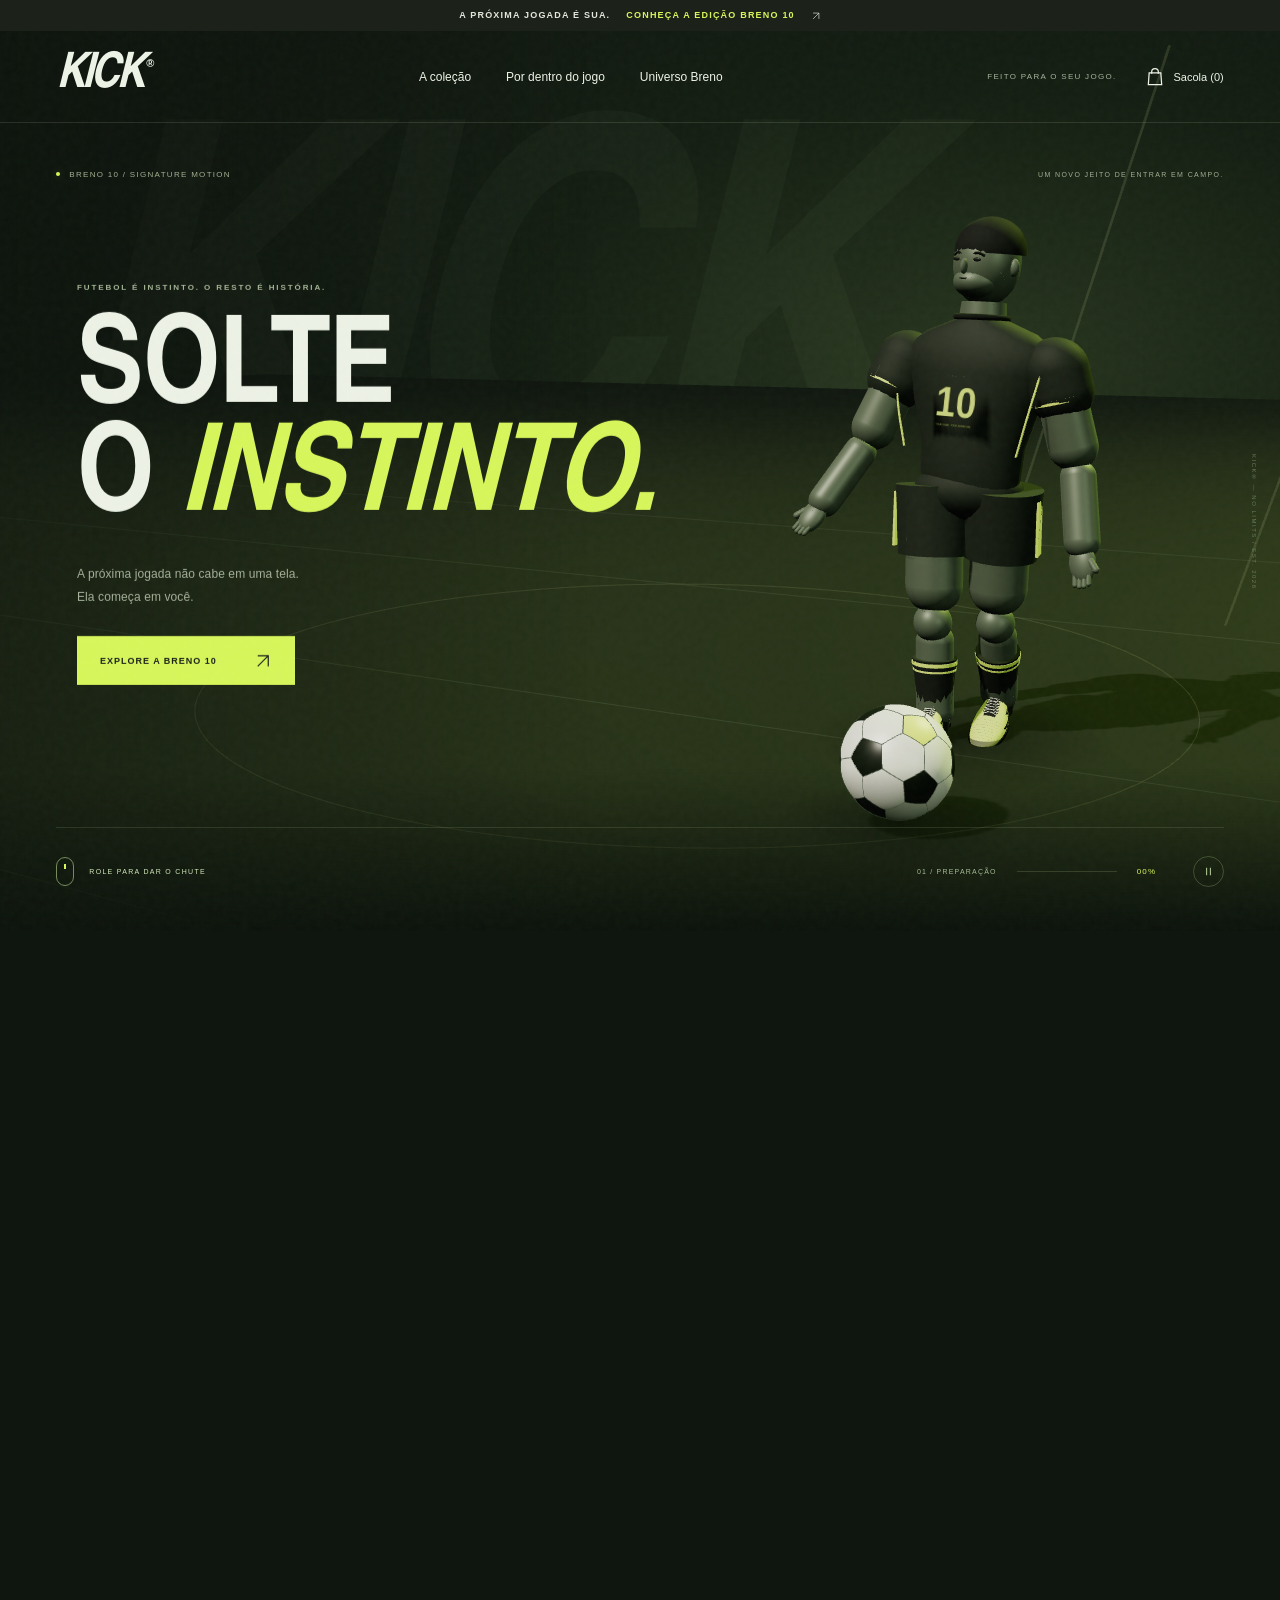
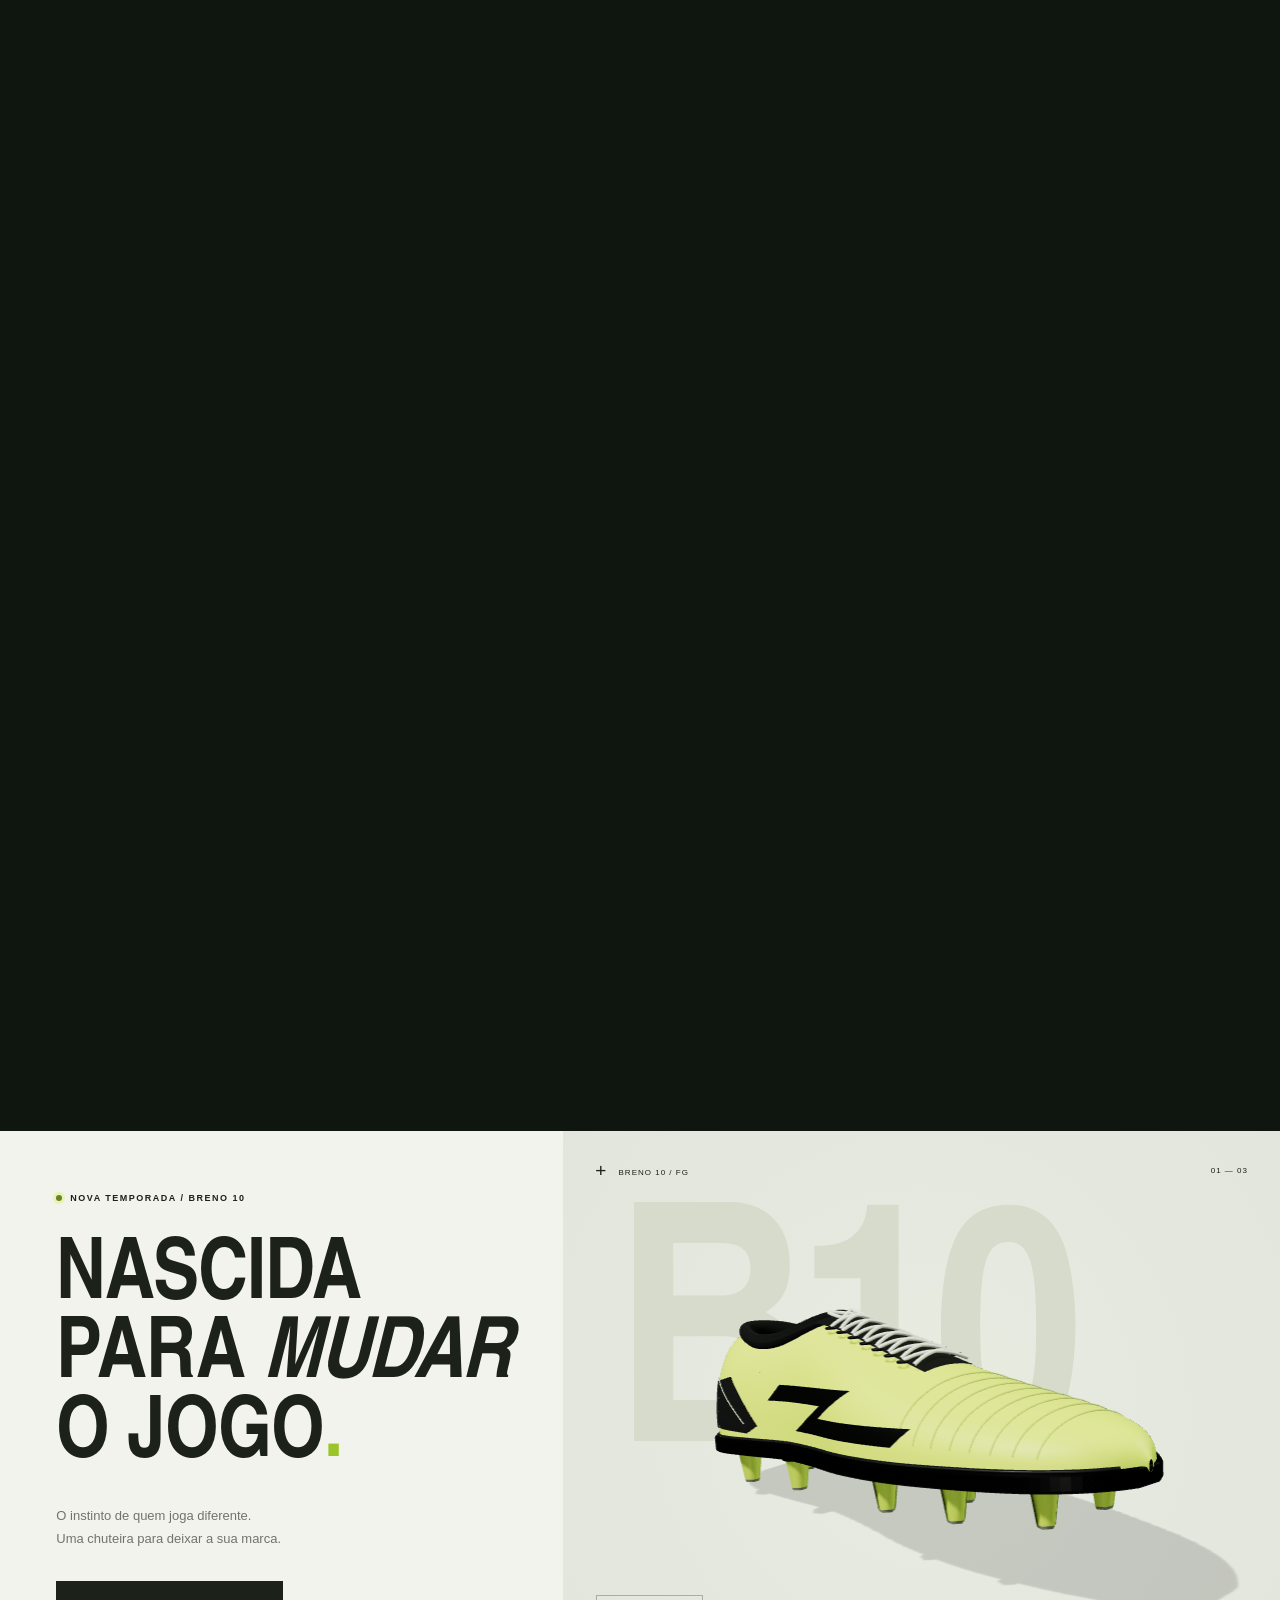
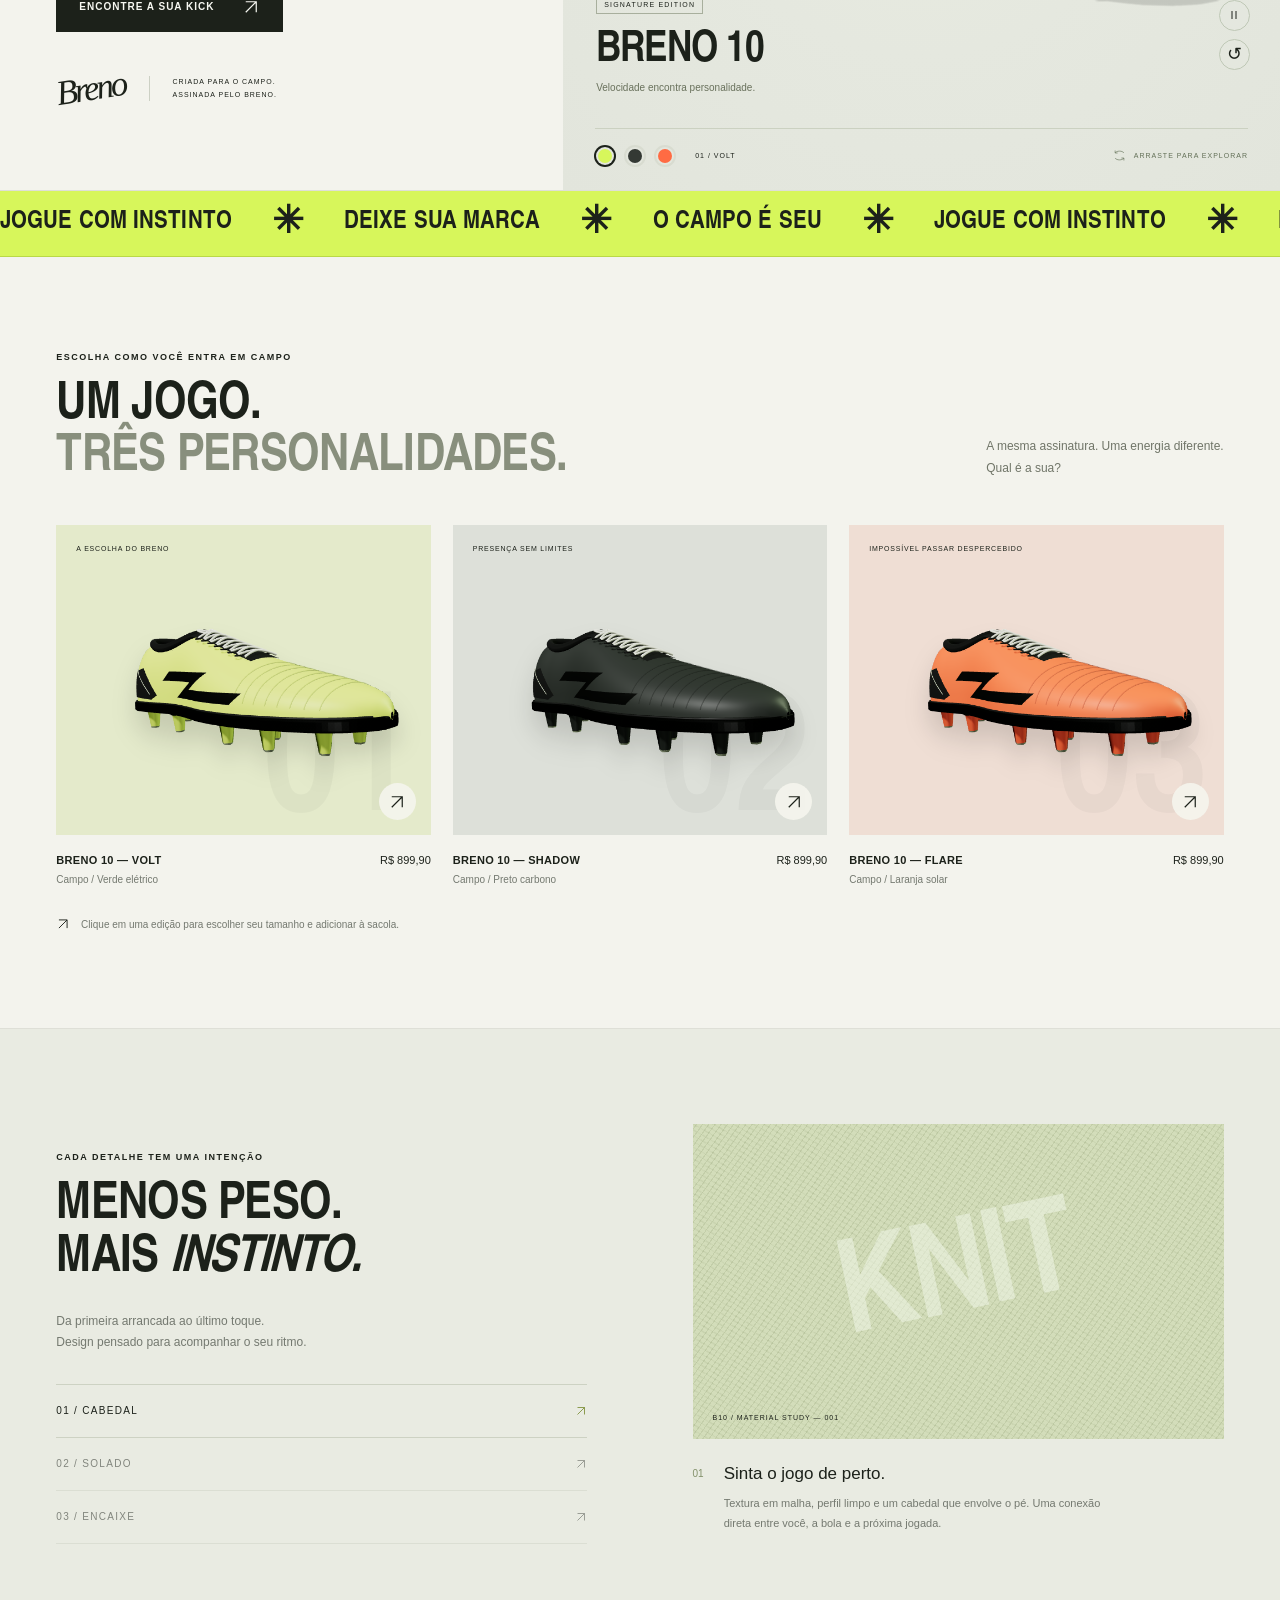
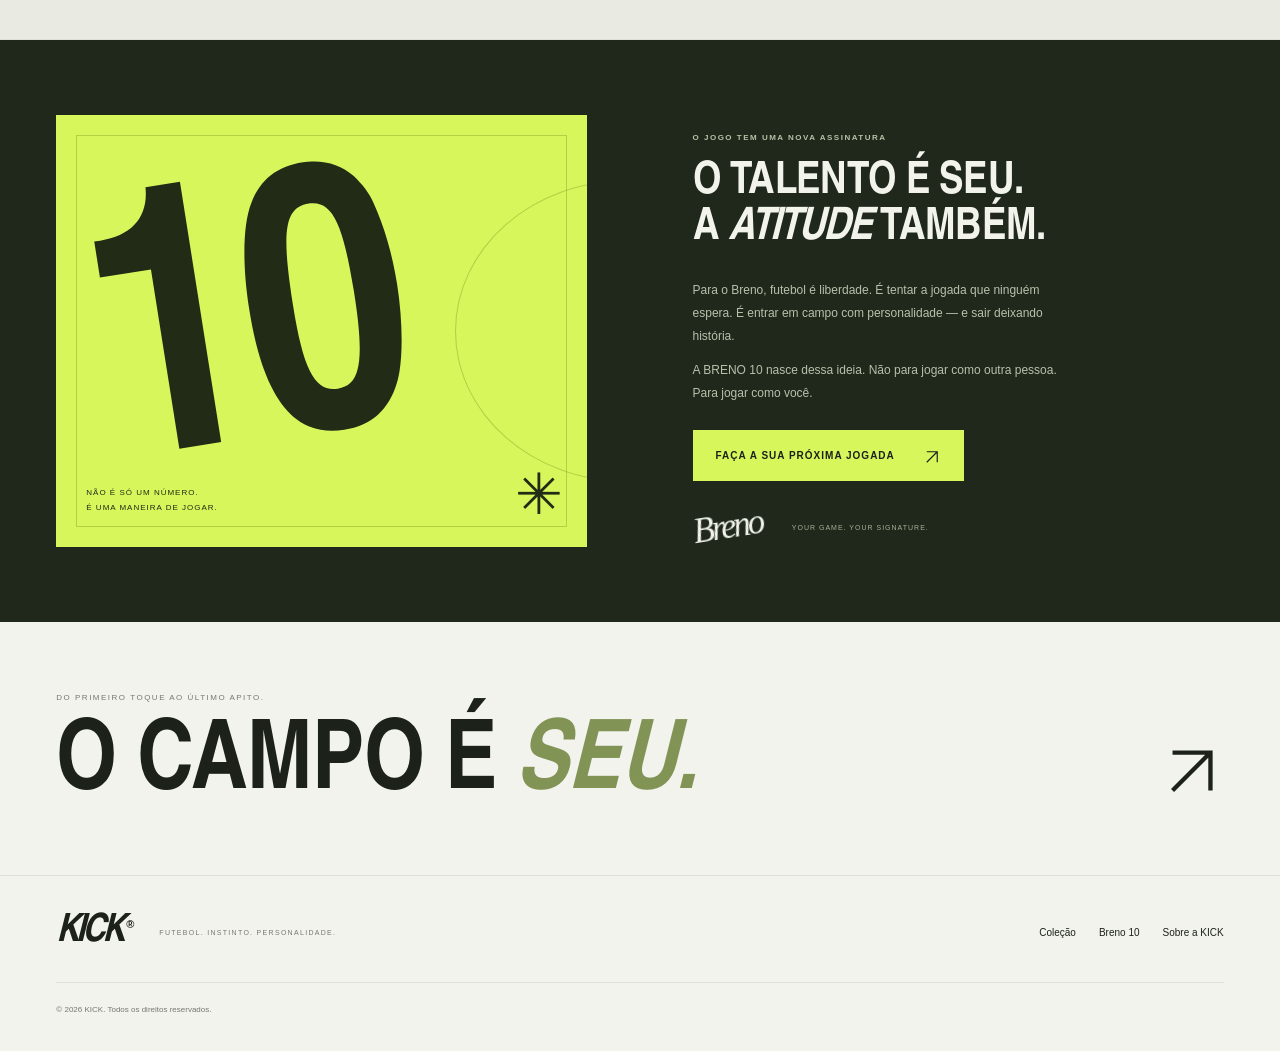
==== commit 404bde1c: "Add cinematic scroll-driven 3D Breno kick hero" ====
--- a/index.html
+++ b/index.html
@@ -10,8 +10,9 @@
     />
     <title>KICK — BRENO 10. Feita para mudar o jogo.</title>
     <link rel="icon" href="./favicon.svg" type="image/svg+xml" />
-    <link rel="stylesheet" href="./kick.css" />
-    <script type="module" src="./kick.js"></script>
+    <link rel="stylesheet" href="./kick.css?v=motion-1" />
+    <link rel="stylesheet" href="./cinematic-hero.css?v=motion-1" />
+    <script type="module" src="./kick.js?v=motion-1"></script>
   </head>
   <body>
     <a class="skip-link" href="#conteudo">Pular para o conteúdo</a>
@@ -66,15 +67,165 @@
       ><a href="#breno">Universo Breno</a>
     </nav>
     <main id="conteudo">
-      <section class="hero" aria-labelledby="hero-title">
+      <section
+        class="kick-film"
+        id="experiencia"
+        aria-labelledby="film-title"
+        data-progress="0"
+        data-phase="ready"
+      >
+        <div class="film-sticky">
+          <div class="film-grid" aria-hidden="true"></div>
+          <div class="film-ghost" aria-hidden="true">KICK</div>
+          <div
+            id="film-scene"
+            class="film-scene"
+            role="img"
+            aria-label="Jogador digital Breno, com a camisa 10, preparando um chute. Role a página para acompanhar a jogada."
+          ></div>
+          <svg class="film-poster" viewBox="0 0 600 700" aria-hidden="true">
+            <ellipse cx="320" cy="605" rx="170" ry="25" fill="#070c07" />
+            <path
+              d="m296 332-50 113 62 118m42-223 45 121 99 6"
+              fill="none"
+              stroke="#718569"
+              stroke-width="43"
+              stroke-linecap="round"
+            />
+            <path
+              d="m282 220-80 66-70-25m226-33 70 45 45-47"
+              fill="none"
+              stroke="#718569"
+              stroke-width="32"
+              stroke-linecap="round"
+            />
+            <path
+              d="m281 194 63-6 37 149-100 13-25-114Z"
+              fill="#252e23"
+              stroke="#cfe97a"
+              stroke-width="3"
+            />
+            <path
+              d="m286 323 21 64m47-59 8 66"
+              stroke="#20281d"
+              stroke-width="55"
+            />
+            <ellipse cx="310" cy="159" rx="34" ry="45" fill="#718569" />
+            <path d="M277 156q-8-59 37-47 38 3 34 43l-33-14Z" fill="#171e15" />
+            <text
+              x="309"
+              y="287"
+              fill="#d7f65b"
+              font-size="58"
+              font-family="Arial"
+              font-weight="bold"
+              text-anchor="middle"
+            >
+              10
+            </text>
+            <path d="m293 551 22 5 26 34-60 4Z" fill="#d7f65b" />
+            <path d="m480 444 14 10 10 45-39-18Z" fill="#d7f65b" />
+            <circle cx="505" cy="514" r="38" fill="#e9edde" />
+            <path d="m505 486 22 16-8 25h-27l-9-25Z" fill="#263320" />
+          </svg>
+          <div class="film-vignette" aria-hidden="true"></div>
+          <div class="film-grain" aria-hidden="true"></div>
+          <div class="film-topline">
+            <span
+              ><span class="live-dot"></span> BRENO 10 / SIGNATURE MOTION</span
+            ><span class="film-edition">UM NOVO JEITO DE ENTRAR EM CAMPO.</span>
+          </div>
+          <div class="film-copy">
+            <div class="eyebrow">FUTEBOL É INSTINTO. O RESTO É HISTÓRIA.</div>
+            <h1 id="film-title">SOLTE<br />O <i>INSTINTO.</i></h1>
+            <p>
+              <span class="film-claim"
+                >A próxima jogada não cabe em uma tela.</span
+              ><br />
+              Ela começa em você.
+            </p>
+            <a class="button button-light film-explore" href="#produto"
+              >EXPLORE A BRENO 10
+              <svg
+                class="arrow-icon"
+                viewBox="0 0 24 24"
+                fill="none"
+                stroke="currentColor"
+                stroke-width="1.6"
+                aria-hidden="true"
+              >
+                <path d="M5 19 19 5M5 5h14v14" /></svg
+            ></a>
+          </div>
+          <div class="film-impact-copy" aria-hidden="true">
+            <span>O TALENTO É SEU.</span
+            ><strong>SEM<br /><i>LIMITES.</i></strong>
+          </div>
+          <div class="film-outro">
+            <span class="eyebrow">YOUR GAME. YOUR SIGNATURE.</span>
+            <h2>AGORA,<br />É COM <i>VOCÊ.</i></h2>
+            <a class="button button-light" href="#produto"
+              >CONHEÇA SUA PRÓXIMA CHUTEIRA
+              <svg
+                class="arrow-icon"
+                viewBox="0 0 24 24"
+                fill="none"
+                stroke="currentColor"
+                stroke-width="1.6"
+                aria-hidden="true"
+              >
+                <path d="M5 19 19 5M5 5h14v14" /></svg
+            ></a>
+          </div>
+          <div class="film-flash" aria-hidden="true"></div>
+          <div class="film-loading" id="film-loading">
+            <span></span> PREPARANDO A JOGADA
+          </div>
+          <div class="film-bottomline">
+            <button
+              class="film-scroll-cue"
+              id="film-play"
+              aria-label="Reproduzir o chute rolando a página"
+            >
+              <span class="scroll-stem" aria-hidden="true"></span
+              ><span id="film-cue-label">ROLE PARA DAR O CHUTE</span>
+            </button>
+            <div class="film-timeline">
+              <span id="film-phase">01 / PREPARAÇÃO</span>
+              <div class="film-progress" aria-hidden="true"><span></span></div>
+              <span id="film-percentage">00%</span>
+            </div>
+            <button
+              class="film-motion-toggle"
+              id="film-motion"
+              aria-label="Pausar animação da hero"
+              aria-pressed="true"
+            >
+              <svg
+                viewBox="0 0 24 24"
+                fill="none"
+                stroke="currentColor"
+                stroke-width="1.5"
+                aria-hidden="true"
+              >
+                <path d="M9 6v12M15 6v12" />
+              </svg>
+            </button>
+          </div>
+          <span class="film-side-note" aria-hidden="true"
+            >KICK® — NO LIMITS / EST. 2026</span
+          >
+        </div>
+      </section>
+      <section class="hero" id="produto" aria-labelledby="hero-title">
         <div class="hero-copy">
           <div class="eyebrow">
             <span class="live-dot"></span> NOVA TEMPORADA / BRENO 10
           </div>
-          <h1 id="hero-title">
+          <h2 id="hero-title" class="hero-title">
             NASCIDA<br />PARA <span class="italic-word">MUDAR</span><br />O
             JOGO<span class="title-period">.</span>
-          </h1>
+          </h2>
           <p>
             O instinto de quem joga diferente.<br />Uma chuteira para deixar a
             sua marca.
--- a/kick.css
+++ b/kick.css
@@ -197,7 +197,7 @@
   background: #69802c;
   box-shadow: 0 0 0 3px #d7f65b66;
 }
-.hero h1 {
+.hero .hero-title {
   font-family: var(--display);
   font-weight: 700;
   font-size: clamp(66px, 6.6vw, 106px);
@@ -1262,7 +1262,7 @@
   .hero-copy {
     padding-top: 85px;
   }
-  .hero h1 {
+  .hero .hero-title {
     font-size: 115px;
   }
   .stage-label {
@@ -1286,7 +1286,7 @@
     min-height: 590px;
     grid-template-columns: 45% 55%;
   }
-  .hero h1 {
+  .hero .hero-title {
     font-size: 74px;
   }
   .hero-copy {
@@ -1391,7 +1391,7 @@
   .hero-copy .eyebrow {
     font-size: 8px;
   }
-  .hero h1 {
+  .hero .hero-title {
     font-size: clamp(65px, 15vw, 100px);
     margin: 25px 0 21px;
     letter-spacing: -0.5px;
@@ -1660,7 +1660,7 @@
   .announcement {
     font-size: 6px;
   }
-  .hero h1 {
+  .hero .hero-title {
     font-size: 58px;
   }
   .hero-signature {
--- a/cinematic-hero.css
+++ b/cinematic-hero.css
@@ -0,0 +1,657 @@
+/* Scroll-led campaign film. No wheel interception; the page stays native. */
+.header {
+  position: absolute;
+  top: 31px;
+  left: 0;
+  right: 0;
+  z-index: 20;
+  color: #edf2e6;
+  border-bottom-color: #e2ecc220;
+}
+.header-note {
+  color: #a8b29f;
+}
+.header .menu-toggle span {
+  background: #edf2e6;
+}
+.announcement {
+  position: relative;
+  z-index: 22;
+}
+.mobile-nav {
+  position: absolute;
+  left: 0;
+  right: 0;
+  top: 105px;
+  z-index: 25;
+  background: #172014;
+  color: #edf2e6;
+  border-color: #3f4a35;
+}
+.kick-film {
+  position: relative;
+  height: 300svh;
+  background: #0f160f;
+  --shot-progress: 0;
+  isolation: isolate;
+}
+.film-sticky {
+  position: sticky;
+  top: 0;
+  height: 100svh;
+  min-height: 640px;
+  overflow: hidden;
+  color: #edf2e6;
+  background: radial-gradient(
+    ellipse at 77% 37%,
+    #27351e 0,
+    #141e12 34%,
+    #0f160f 67%
+  );
+  isolation: isolate;
+}
+.film-scene {
+  position: absolute;
+  inset: 0;
+  z-index: 3;
+  pointer-events: none;
+}
+.film-scene canvas {
+  display: block;
+  width: 100%;
+  height: 100%;
+  pointer-events: none;
+}
+.film-grid {
+  position: absolute;
+  inset: 0;
+  background-image:
+    linear-gradient(#d9e9c803 1px, transparent 1px),
+    linear-gradient(90deg, #d9e9c803 1px, transparent 1px);
+  background-size: 95px 95px;
+  z-index: 0;
+  mask-image: linear-gradient(transparent, #000 40%, transparent);
+}
+.film-ghost {
+  position: absolute;
+  top: 15%;
+  left: 4%;
+  right: 0;
+  font-family: var(--display);
+  font-size: 36vw;
+  font-weight: 700;
+  line-height: 0.8;
+  letter-spacing: -2vw;
+  color: #cbe8a507;
+  font-style: italic;
+  z-index: 1;
+  pointer-events: none;
+}
+.film-vignette {
+  position: absolute;
+  inset: 0;
+  z-index: 4;
+  background:
+    linear-gradient(90deg, #0d140d90, transparent 46%),
+    linear-gradient(0deg, #0c130c 0, transparent 18%);
+  pointer-events: none;
+}
+.film-grain {
+  position: absolute;
+  inset: 0;
+  z-index: 7;
+  opacity: 0.14;
+  pointer-events: none;
+  background-image: url("data:image/svg+xml,%3Csvg viewBox='0 0 160 160' xmlns='http://www.w3.org/2000/svg'%3E%3Cfilter id='n'%3E%3CfeTurbulence type='fractalNoise' baseFrequency='.83' numOctaves='3' stitchTiles='stitch'/%3E%3C/filter%3E%3Crect width='100%25' height='100%25' opacity='.22' filter='url(%23n)'/%3E%3C/svg%3E");
+}
+.film-topline {
+  position: absolute;
+  left: 4.4%;
+  right: 4.4%;
+  top: 139px;
+  z-index: 8;
+  display: flex;
+  align-items: center;
+  justify-content: space-between;
+  font-size: 8px;
+  letter-spacing: 1.3px;
+  color: #a3af92;
+  pointer-events: none;
+}
+.film-topline > span:first-child {
+  display: flex;
+  align-items: center;
+  gap: 9px;
+}
+.film-topline .live-dot {
+  background: #d7f65b;
+  box-shadow: 0 0 9px #d7f65b55;
+  width: 4px;
+  height: 4px;
+}
+.film-edition {
+  font-size: 7px;
+  letter-spacing: 1.4px;
+}
+.film-copy {
+  position: absolute;
+  left: 6%;
+  top: 28%;
+  z-index: 5;
+  max-width: 55%;
+  will-change: transform, opacity;
+}
+.film-copy > .eyebrow {
+  font-size: 8px;
+  letter-spacing: 1.9px;
+  color: #a7b597;
+}
+.film-copy h1 {
+  font-family: var(--display);
+  font-size: clamp(90px, 9.5vw, 160px);
+  font-weight: 700;
+  line-height: 0.89;
+  letter-spacing: -1.5px;
+  margin: 30px 0 25px;
+}
+.film-copy h1 i {
+  color: #d7f65b;
+  font-style: italic;
+  letter-spacing: -2px;
+}
+.film-copy > p {
+  font-size: 12px;
+  line-height: 1.9;
+  letter-spacing: 0.1px;
+  color: #a7b29b;
+  margin: 0 0 27px;
+}
+.film-explore {
+  font-size: 9px;
+  min-height: 49px;
+  gap: 37px;
+}
+.film-impact-copy {
+  position: absolute;
+  left: 6%;
+  top: 30%;
+  z-index: 5;
+  opacity: 0;
+  pointer-events: none;
+  will-change: transform, opacity;
+}
+.film-impact-copy > span {
+  font-size: 8px;
+  letter-spacing: 2px;
+  color: #9aac83;
+}
+.film-impact-copy > strong {
+  display: block;
+  font-family: var(--display);
+  font-weight: 700;
+  font-size: clamp(100px, 11vw, 180px);
+  line-height: 0.87;
+  margin-top: 25px;
+  letter-spacing: -2px;
+}
+.film-impact-copy i {
+  color: #d7f65b;
+}
+.film-outro {
+  position: absolute;
+  left: 6%;
+  top: 27%;
+  z-index: 8;
+  opacity: 0;
+  visibility: hidden;
+  will-change: transform, opacity;
+}
+.film-outro > .eyebrow {
+  font-size: 8px;
+  letter-spacing: 2px;
+  color: #b3c99a;
+}
+.film-outro > h2 {
+  font-family: var(--display);
+  font-size: clamp(100px, 10.2vw, 170px);
+  line-height: 0.9;
+  letter-spacing: -2px;
+  margin: 27px 0 35px;
+}
+.film-outro > h2 i {
+  color: #d7f65b;
+}
+.film-outro .button {
+  font-size: 9px;
+}
+.film-flash {
+  position: absolute;
+  inset: 0;
+  z-index: 9;
+  background: #e7ffd4;
+  opacity: 0;
+  pointer-events: none;
+}
+.film-loading {
+  position: absolute;
+  right: 25%;
+  top: 48%;
+  z-index: 8;
+  font-size: 7px;
+  letter-spacing: 1.8px;
+  display: flex;
+  align-items: center;
+  gap: 10px;
+  color: #bdcfab;
+}
+.film-loading[hidden] {
+  display: none;
+}
+.film-loading > span {
+  width: 11px;
+  height: 11px;
+  border: 1px solid #d7f65b;
+  border-right-color: transparent;
+  border-radius: 50%;
+  animation: spin 0.8s linear infinite;
+}
+.film-bottomline {
+  position: absolute;
+  left: 4.4%;
+  right: 4.4%;
+  bottom: 38px;
+  z-index: 10;
+  display: flex;
+  align-items: center;
+  justify-content: space-between;
+  gap: 30px;
+  border-top: 1px solid #d3eab31f;
+  padding-top: 22px;
+}
+.film-scroll-cue {
+  display: flex;
+  align-items: center;
+  gap: 15px;
+  color: #d3e8ba;
+  font-size: 7px;
+  letter-spacing: 1.3px;
+  padding: 7px 0;
+}
+.scroll-stem {
+  position: relative;
+  width: 18px;
+  height: 29px;
+  border: 1px solid #768c5c;
+  border-radius: 11px;
+}
+.scroll-stem:after {
+  content: "";
+  position: absolute;
+  top: 6px;
+  left: 7px;
+  width: 2px;
+  height: 5px;
+  background: #d7f65b;
+  animation: scrollPrompt 2s ease-in-out infinite;
+}
+.film-timeline {
+  display: flex;
+  align-items: center;
+  gap: 20px;
+  font-size: 7px;
+  letter-spacing: 1.2px;
+  margin-left: auto;
+  color: #a8ba95;
+}
+.film-progress {
+  width: 100px;
+  height: 1px;
+  background: #96ac793b;
+  overflow: hidden;
+}
+.film-progress > span {
+  display: block;
+  background: #d7f65b;
+  width: 100%;
+  height: 100%;
+  transform-origin: left;
+  transform: scaleX(var(--shot-progress));
+}
+#film-percentage {
+  font-size: 8px;
+  color: #d7f65b;
+  min-width: 26px;
+  font-variant-numeric: tabular-nums;
+}
+.film-motion-toggle {
+  border: 1px solid #94af7355;
+  width: 31px;
+  height: 31px;
+  padding: 7px;
+  color: #c6dea7;
+  border-radius: 50%;
+  margin-left: 0;
+  flex-shrink: 0;
+}
+.film-motion-toggle svg {
+  width: 15px;
+  height: 15px;
+}
+.film-motion-toggle:hover {
+  background: #d7f65b15;
+  border-color: #d7f65b;
+}
+.film-motion-toggle:disabled {
+  opacity: 0.25;
+}
+.film-side-note {
+  position: absolute;
+  right: 23px;
+  top: 47%;
+  writing-mode: vertical-rl;
+  font-size: 6px;
+  letter-spacing: 1.5px;
+  color: #687b59;
+  z-index: 7;
+}
+.film-poster {
+  display: none;
+  position: absolute;
+  height: 76%;
+  width: 49%;
+  right: 1%;
+  bottom: 7%;
+  z-index: 3;
+  pointer-events: none;
+}
+.film-unavailable .film-poster {
+  display: block;
+}
+.film-unavailable .film-loading {
+  display: none;
+}
+.kick-film.is-static {
+  height: 100svh;
+  min-height: 640px;
+}
+.kick-film.is-static .film-sticky {
+  position: relative;
+}
+.film-unavailable .film-scene {
+  display: none;
+}
+@keyframes scrollPrompt {
+  0%,
+  100% {
+    transform: translateY(0);
+    opacity: 0.5;
+  }
+  50% {
+    transform: translateY(6px);
+    opacity: 1;
+  }
+}
+@media (min-width: 1800px) {
+  .film-copy {
+    left: 7%;
+  }
+  .film-copy h1 {
+    font-size: 180px;
+  }
+  .film-topline {
+    top: 160px;
+  }
+  .film-copy > p {
+    font-size: 15px;
+  }
+}
+@media (max-width: 1100px) {
+  .film-copy {
+    top: 31%;
+    left: 5%;
+  }
+  .film-copy h1 {
+    font-size: 10vw;
+  }
+  .film-topline {
+    top: 129px;
+  }
+  .film-impact-copy {
+    top: 34%;
+  }
+  .film-impact-copy > strong {
+    font-size: 12vw;
+  }
+  .film-outro {
+    top: 32%;
+  }
+  .film-outro > h2 {
+    font-size: 12vw;
+  }
+  .film-edition {
+    font-size: 6px;
+  }
+  .film-side-note {
+    right: 15px;
+  }
+}
+@media (max-width: 760px) {
+  .header {
+    top: 27px;
+    height: 74px;
+    padding: 0 6%;
+  }
+  .announcement {
+    height: 27px;
+    padding: 6px;
+  }
+  .header .brand {
+    font-size: 43px;
+  }
+  .mobile-nav {
+    top: 101px;
+  }
+  .kick-film {
+    height: 270svh;
+  }
+  .film-sticky {
+    min-height: 640px;
+  }
+  .kick-film.is-static {
+    min-height: 640px;
+  }
+  .film-topline {
+    top: 105px;
+    left: 6%;
+    right: 6%;
+    font-size: 6px;
+    letter-spacing: 1.1px;
+  }
+  .film-edition {
+    display: none;
+  }
+  .film-ghost {
+    font-size: 51vw;
+    top: 40%;
+    left: 3%;
+    letter-spacing: -2vw;
+    color: #cbe8a50a;
+  }
+  .film-copy {
+    left: 6%;
+    top: 19%;
+    max-width: 88%;
+  }
+  .film-copy > .eyebrow {
+    font-size: 6px;
+    letter-spacing: 1.1px;
+  }
+  .film-copy h1 {
+    font-size: clamp(61px, 16vw, 105px);
+    line-height: 0.89;
+    margin: 20px 0 14px;
+    letter-spacing: -0.8px;
+  }
+  .film-copy h1 i {
+    letter-spacing: -1px;
+  }
+  .film-copy > p {
+    font-size: 10px;
+    line-height: 1.65;
+    margin-bottom: 16px;
+  }
+  .film-copy > p br,
+  .film-claim {
+    display: none;
+  }
+  .film-explore {
+    min-height: 34px;
+    background: none;
+    color: #d7f65b;
+    padding: 0;
+    font-size: 7px;
+    gap: 17px;
+    letter-spacing: 1px;
+  }
+  .film-explore:hover {
+    background: none;
+  }
+  .film-explore .arrow-icon {
+    width: 13px;
+    height: 13px;
+  }
+  .film-vignette {
+    background:
+      linear-gradient(0deg, #0c130c 0, transparent 21%),
+      linear-gradient(180deg, #0e160da1 0, transparent 43%);
+  }
+  .film-impact-copy {
+    left: 6%;
+    top: 19%;
+  }
+  .film-impact-copy > span {
+    font-size: 6px;
+    letter-spacing: 1.2px;
+  }
+  .film-impact-copy > strong {
+    font-size: clamp(72px, 20vw, 125px);
+    line-height: 0.88;
+    margin-top: 20px;
+  }
+  .film-outro {
+    left: 6%;
+    top: 20%;
+  }
+  .film-outro > .eyebrow {
+    font-size: 6px;
+    letter-spacing: 1.2px;
+  }
+  .film-outro > h2 {
+    font-size: clamp(70px, 19vw, 115px);
+    letter-spacing: -1px;
+    margin: 25px 0 25px;
+  }
+  .film-outro .button {
+    font-size: 7px;
+    gap: 16px;
+    min-height: 43px;
+    padding: 0 17px;
+  }
+  .film-bottomline {
+    left: 6%;
+    right: 6%;
+    bottom: 24px;
+    gap: 13px;
+    padding-top: 16px;
+  }
+  .film-scroll-cue {
+    gap: 9px;
+    font-size: 6px;
+    letter-spacing: 0.65px;
+    max-width: 44%;
+  }
+  .scroll-stem {
+    width: 15px;
+    height: 25px;
+    flex-shrink: 0;
+  }
+  .scroll-stem:after {
+    left: 6px;
+    width: 1px;
+  }
+  .film-timeline {
+    gap: 10px;
+    font-size: 6px;
+    letter-spacing: 0.4px;
+  }
+  .film-progress {
+    width: 32px;
+  }
+  .film-motion-toggle {
+    width: 26px;
+    height: 26px;
+    padding: 5px;
+  }
+  #film-percentage {
+    font-size: 6px;
+    min-width: 22px;
+  }
+  .film-motion-toggle svg {
+    width: 14px;
+    height: 14px;
+  }
+  .film-side-note {
+    font-size: 5px;
+    right: 9px;
+    top: 55%;
+  }
+  .film-loading {
+    font-size: 6px;
+    right: 16%;
+    top: 62%;
+  }
+  .film-poster {
+    height: 52%;
+    width: 90%;
+    right: -13%;
+    bottom: 8%;
+  }
+}
+@media (max-width: 380px) {
+  .film-timeline {
+    gap: 7px;
+  }
+  .film-progress {
+    display: none;
+  }
+  .film-copy h1 {
+    font-size: 58px;
+  }
+  .film-copy > .eyebrow {
+    font-size: 5px;
+  }
+  .film-outro .button {
+    font-size: 6px;
+    gap: 15px;
+  }
+}
+@media (prefers-reduced-motion: reduce) {
+  .kick-film {
+    height: 100svh;
+    min-height: 640px;
+  }
+  .film-sticky {
+    position: relative;
+  }
+  .film-motion-toggle {
+    display: none;
+  }
+  .scroll-stem:after {
+    animation: none;
+  }
+  .film-copy,
+  .film-impact-copy,
+  .film-outro {
+    will-change: auto;
+  }
+}
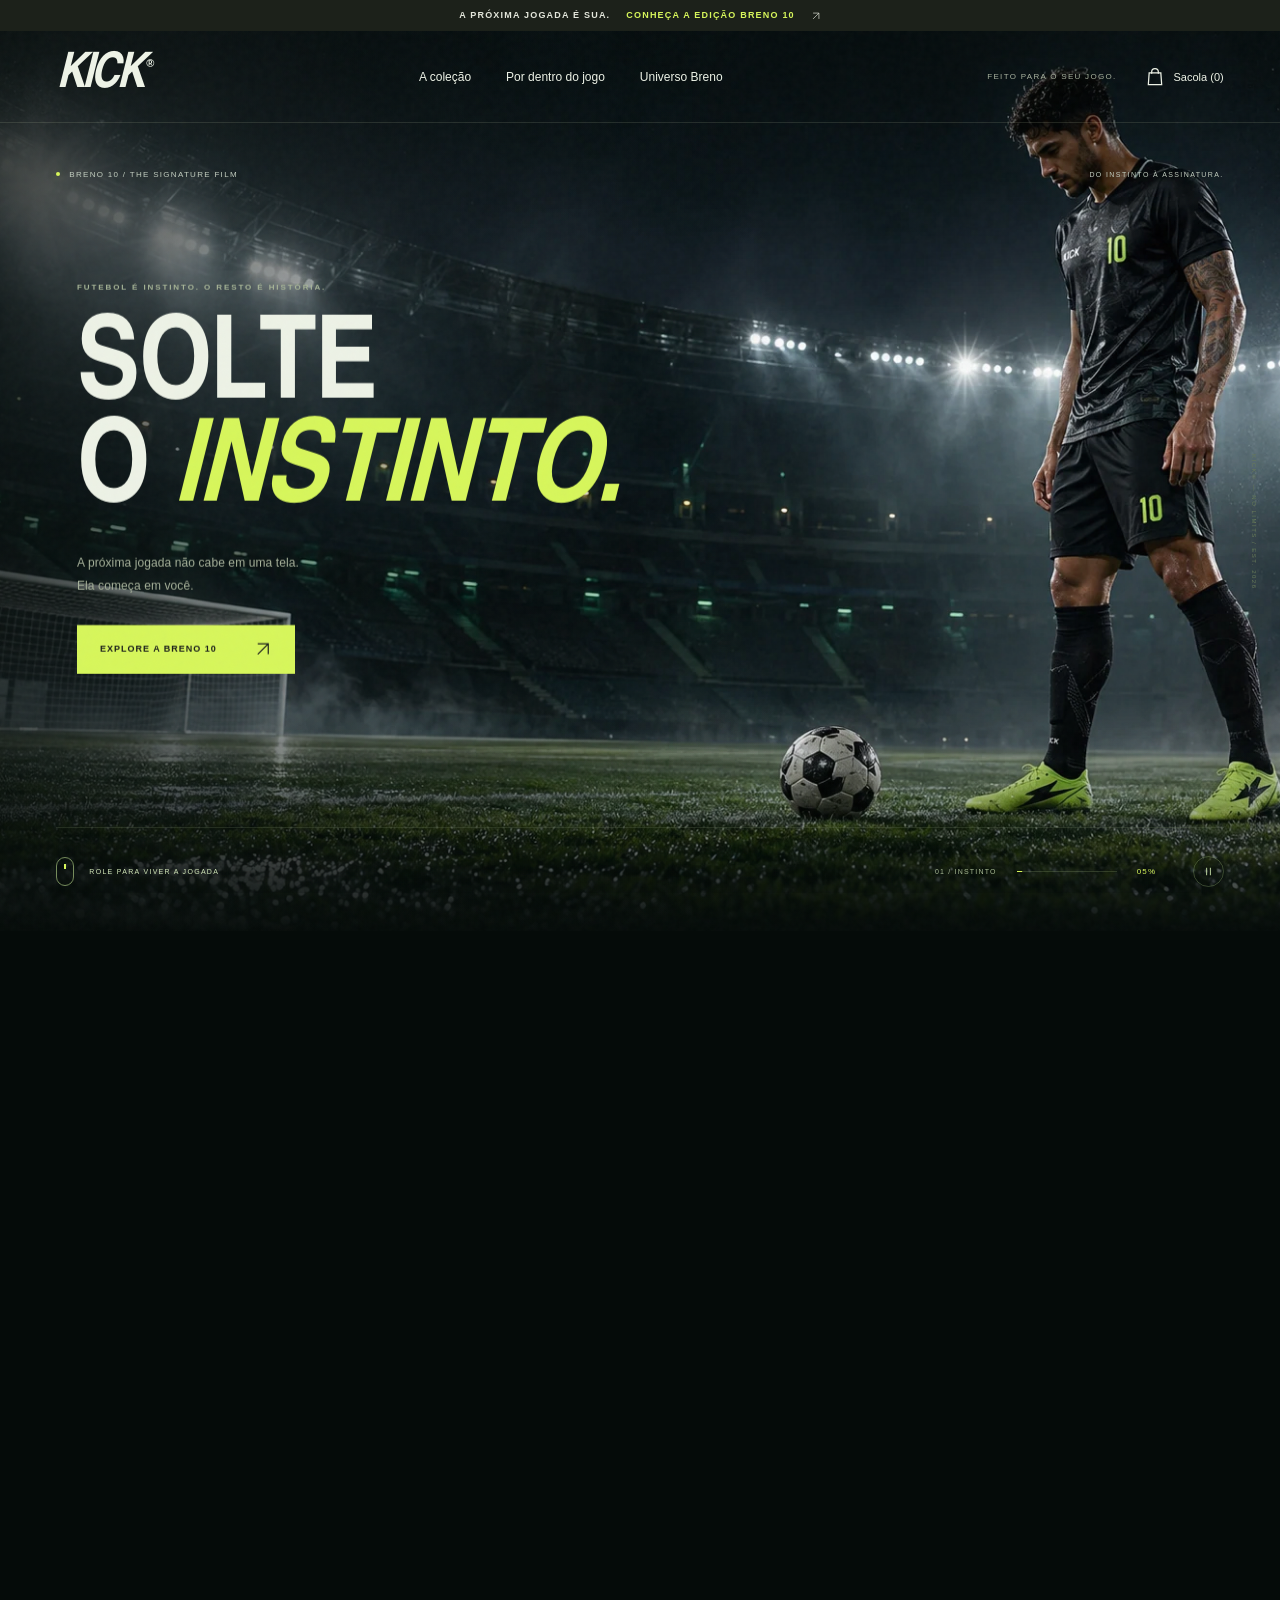
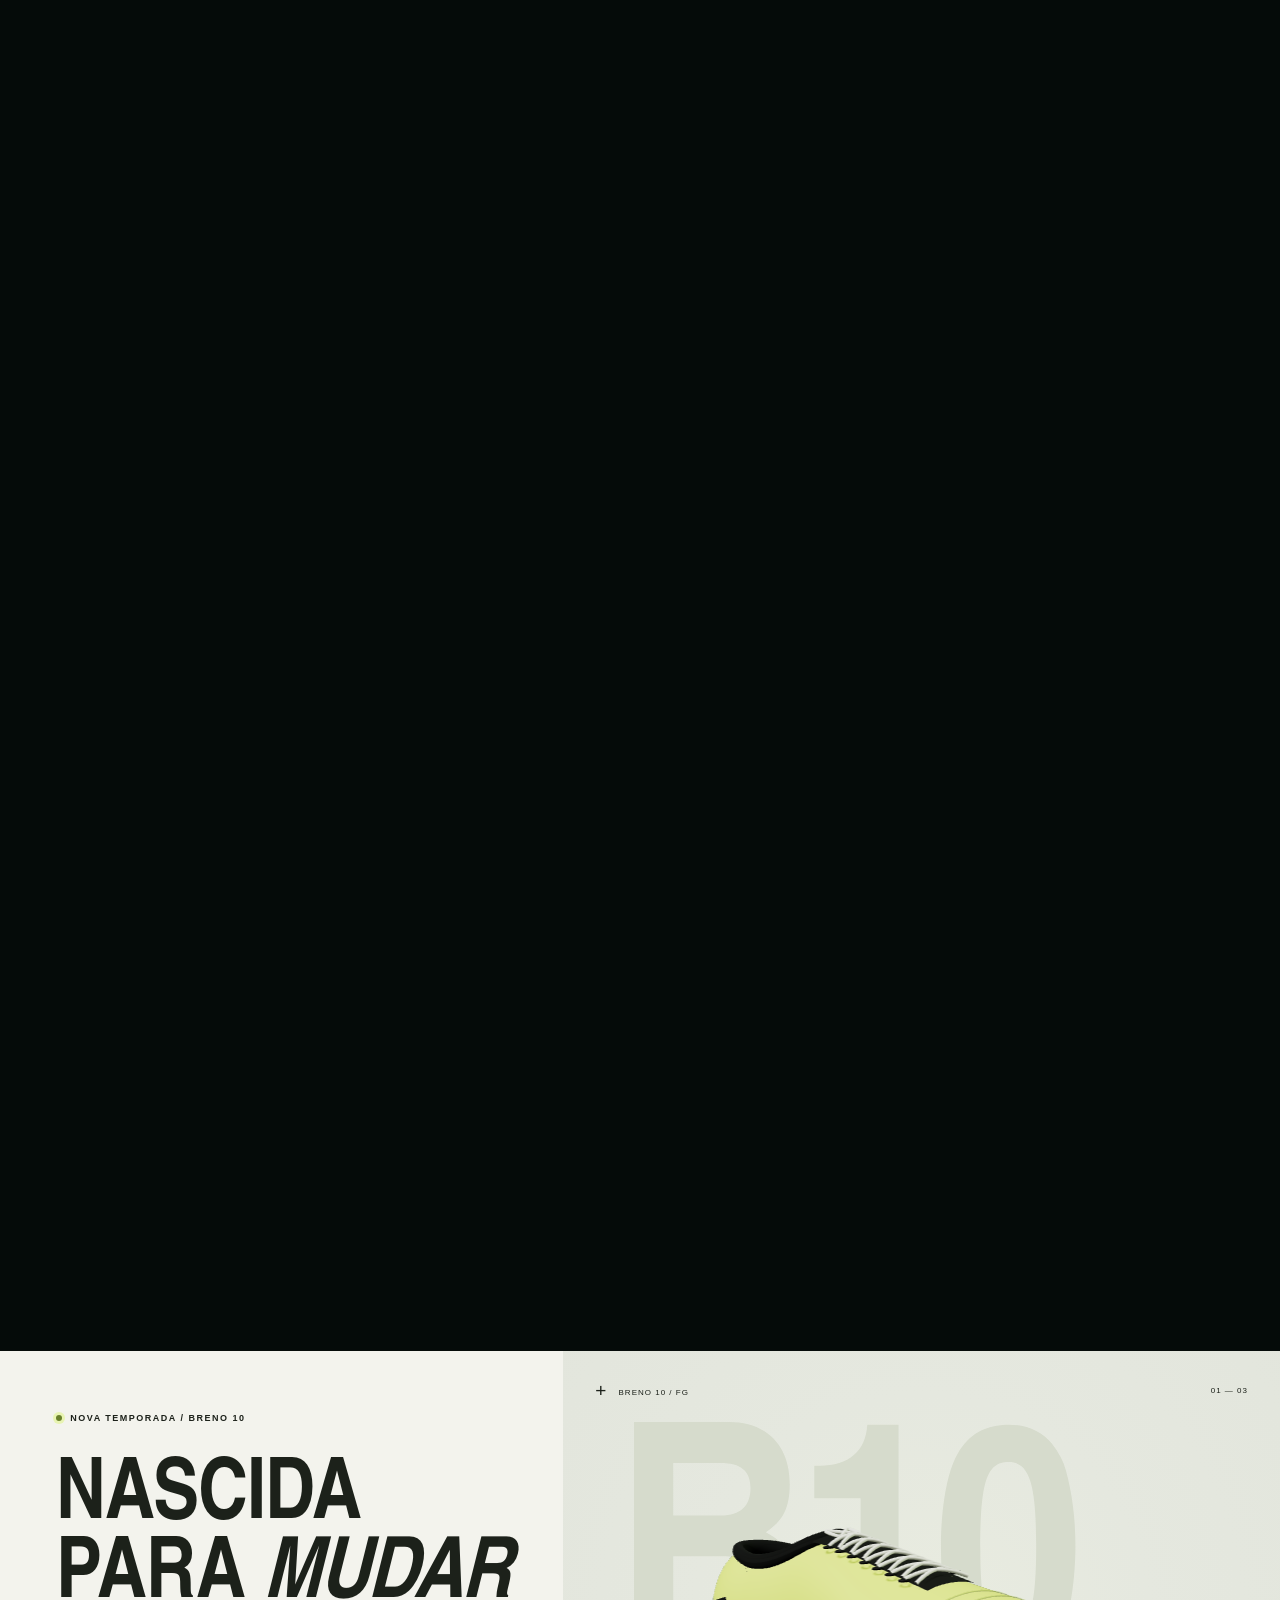
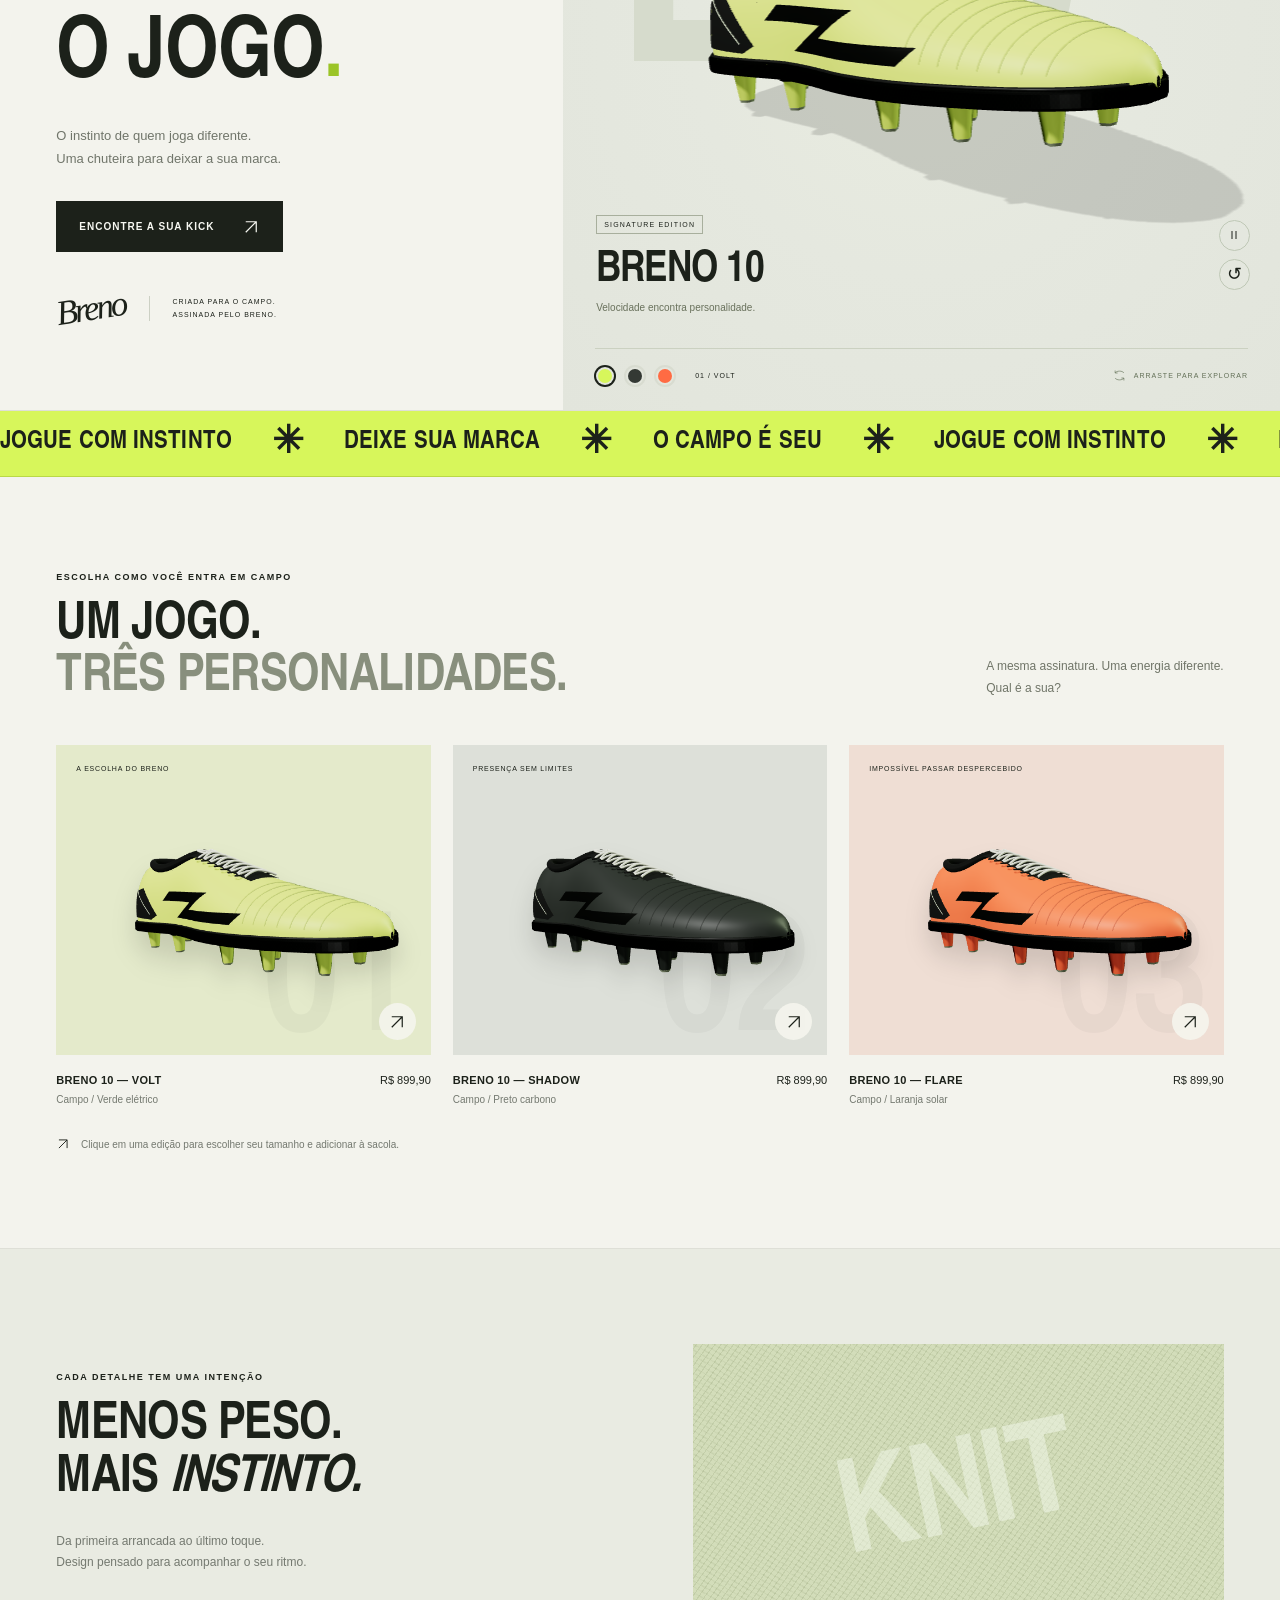
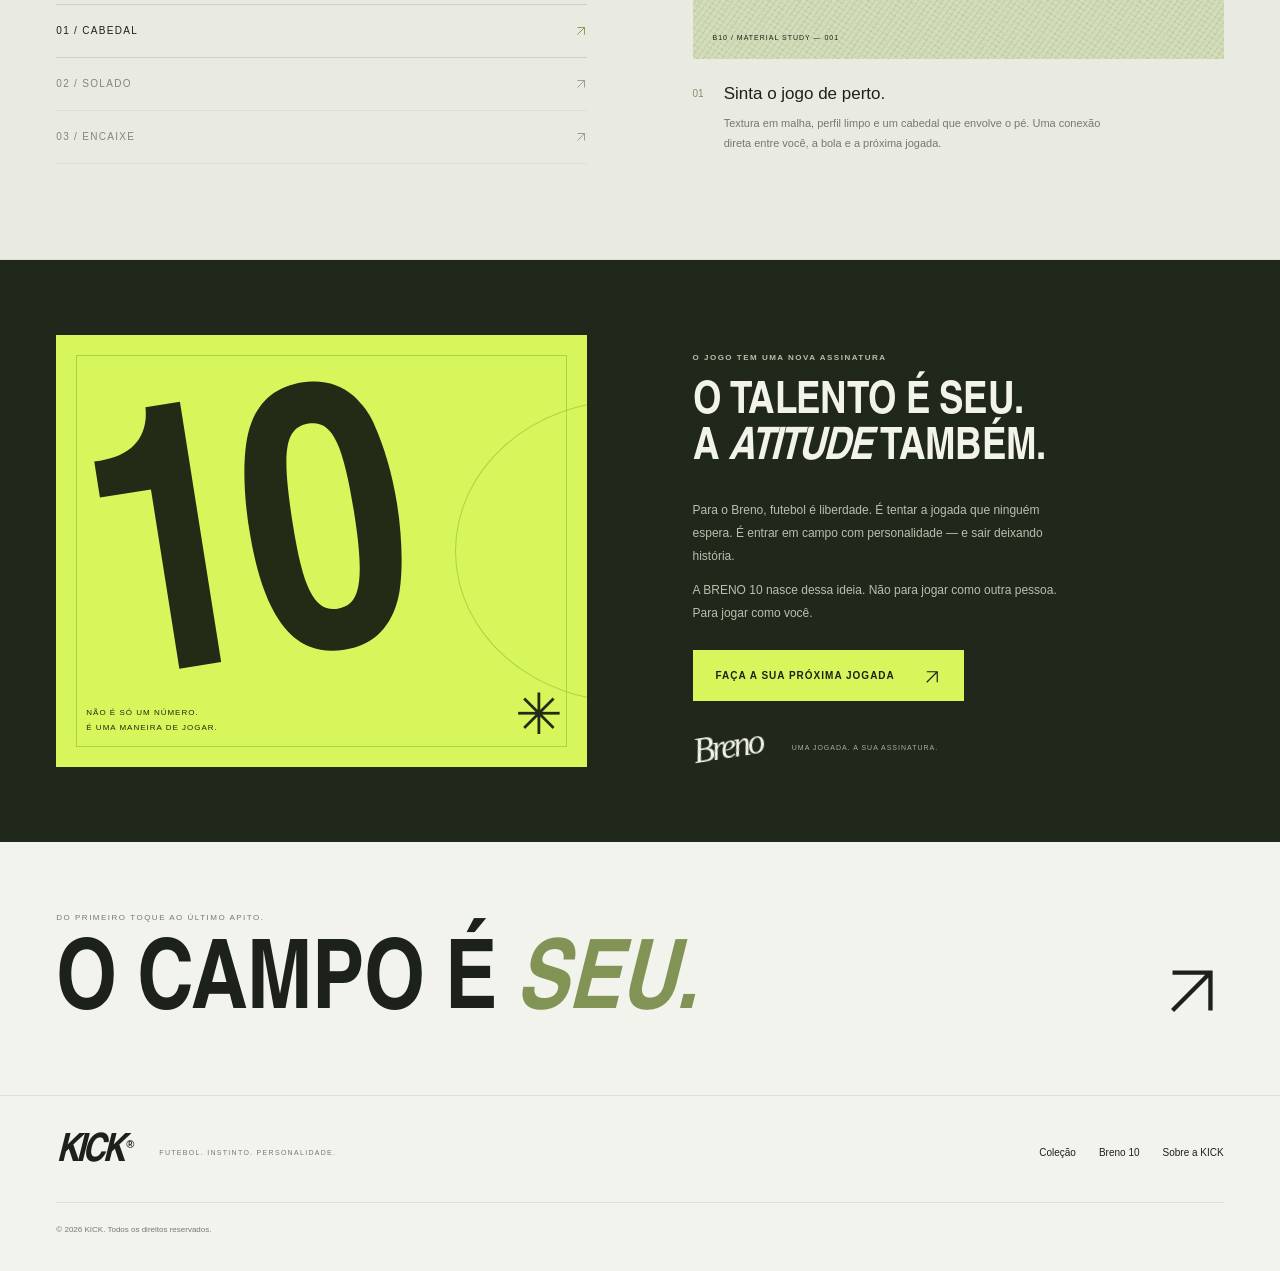
==== commit 0ffc36d3: "Add photographic scroll film with scored goal and boot close-up" ====
--- a/index.html
+++ b/index.html
@@ -9,10 +9,16 @@
       content="KICK — BRENO 10. Uma nova visão de futebol. Explore a chuteira em 3D e encontre a sua combinação."
     />
     <title>KICK — BRENO 10. Feita para mudar o jogo.</title>
+    <link
+      rel="preload"
+      as="image"
+      href="./assets/film/01-preparation.webp"
+      fetchpriority="high"
+    />
     <link rel="icon" href="./favicon.svg" type="image/svg+xml" />
-    <link rel="stylesheet" href="./kick.css?v=motion-1" />
-    <link rel="stylesheet" href="./cinematic-hero.css?v=motion-1" />
-    <script type="module" src="./kick.js?v=motion-1"></script>
+    <link rel="stylesheet" href="./kick.css?v=film-2" />
+    <link rel="stylesheet" href="./cinematic-hero.css?v=film-2" />
+    <script type="module" src="./kick.js?v=film-2"></script>
   </head>
   <body>
     <a class="skip-link" href="#conteudo">Pular para o conteúdo</a>
@@ -81,59 +87,24 @@
             id="film-scene"
             class="film-scene"
             role="img"
-            aria-label="Jogador digital Breno, com a camisa 10, preparando um chute. Role a página para acompanhar a jogada."
+            aria-label="Jogador realista da KICK, com a camisa 10, preparando um chute. Role a página para acompanhar a jogada."
           ></div>
-          <svg class="film-poster" viewBox="0 0 600 700" aria-hidden="true">
-            <ellipse cx="320" cy="605" rx="170" ry="25" fill="#070c07" />
-            <path
-              d="m296 332-50 113 62 118m42-223 45 121 99 6"
-              fill="none"
-              stroke="#718569"
-              stroke-width="43"
-              stroke-linecap="round"
-            />
-            <path
-              d="m282 220-80 66-70-25m226-33 70 45 45-47"
-              fill="none"
-              stroke="#718569"
-              stroke-width="32"
-              stroke-linecap="round"
-            />
-            <path
-              d="m281 194 63-6 37 149-100 13-25-114Z"
-              fill="#252e23"
-              stroke="#cfe97a"
-              stroke-width="3"
-            />
-            <path
-              d="m286 323 21 64m47-59 8 66"
-              stroke="#20281d"
-              stroke-width="55"
-            />
-            <ellipse cx="310" cy="159" rx="34" ry="45" fill="#718569" />
-            <path d="M277 156q-8-59 37-47 38 3 34 43l-33-14Z" fill="#171e15" />
-            <text
-              x="309"
-              y="287"
-              fill="#d7f65b"
-              font-size="58"
-              font-family="Arial"
-              font-weight="bold"
-              text-anchor="middle"
-            >
-              10
-            </text>
-            <path d="m293 551 22 5 26 34-60 4Z" fill="#d7f65b" />
-            <path d="m480 444 14 10 10 45-39-18Z" fill="#d7f65b" />
-            <circle cx="505" cy="514" r="38" fill="#e9edde" />
-            <path d="m505 486 22 16-8 25h-27l-9-25Z" fill="#263320" />
-          </svg>
+          <img
+            id="film-still"
+            class="film-still"
+            src="./assets/film/01-preparation.webp"
+            alt="Jogador da KICK com uniforme preto e chuteira verde elétrico, pronto para chutar em um estádio à noite."
+            width="1672"
+            height="941"
+            fetchpriority="high"
+          />
           <div class="film-vignette" aria-hidden="true"></div>
           <div class="film-grain" aria-hidden="true"></div>
           <div class="film-topline">
             <span
-              ><span class="live-dot"></span> BRENO 10 / SIGNATURE MOTION</span
-            ><span class="film-edition">UM NOVO JEITO DE ENTRAR EM CAMPO.</span>
+              ><span class="live-dot"></span> BRENO 10 / THE SIGNATURE
+              FILM</span
+            ><span class="film-edition">DO INSTINTO À ASSINATURA.</span>
           </div>
           <div class="film-copy">
             <div class="eyebrow">FUTEBOL É INSTINTO. O RESTO É HISTÓRIA.</div>
@@ -161,11 +132,17 @@
             <span>O TALENTO É SEU.</span
             ><strong>SEM<br /><i>LIMITES.</i></strong>
           </div>
+          <div class="film-goal-copy" aria-hidden="true">
+            <span class="eyebrow">O MOMENTO QUE MUDA TUDO.</span>
+            <strong>É <i>GOL.</i></strong>
+            <span class="film-goal-note">PRECISÃO. POTÊNCIA. INSTINTO.</span>
+          </div>
           <div class="film-outro">
-            <span class="eyebrow">YOUR GAME. YOUR SIGNATURE.</span>
-            <h2>AGORA,<br />É COM <i>VOCÊ.</i></h2>
+            <span class="eyebrow">UMA JOGADA. A SUA ASSINATURA.</span>
+            <h2>BRENO<br /><i>10.</i></h2>
+            <p class="film-product-note">VERDE ELÉTRICO. INSTINTO PURO.</p>
             <a class="button button-light" href="#produto"
-              >CONHEÇA SUA PRÓXIMA CHUTEIRA
+              >ENCONTRE SUA ASSINATURA
               <svg
                 class="arrow-icon"
                 viewBox="0 0 24 24"
@@ -188,10 +165,10 @@
               aria-label="Reproduzir o chute rolando a página"
             >
               <span class="scroll-stem" aria-hidden="true"></span
-              ><span id="film-cue-label">ROLE PARA DAR O CHUTE</span>
+              ><span id="film-cue-label">ROLE PARA VIVER A JOGADA</span>
             </button>
             <div class="film-timeline">
-              <span id="film-phase">01 / PREPARAÇÃO</span>
+              <span id="film-phase">01 / INSTINTO</span>
               <div class="film-progress" aria-hidden="true"><span></span></div>
               <span id="film-percentage">00%</span>
             </div>
@@ -572,7 +549,7 @@
           ></a>
           <div class="breno-signoff">
             <span class="signature">Breno</span
-            ><span>YOUR GAME. YOUR SIGNATURE.</span>
+            ><span>UMA JOGADA. A SUA ASSINATURA.</span>
           </div>
         </div>
       </section>
--- a/cinematic-hero.css
+++ b/cinematic-hero.css
@@ -655,3 +655,258 @@
     will-change: auto;
   }
 }
+
+/* Photographic campaign: complete story stays pinned through the boot close. */
+.kick-film {
+  height: 680svh;
+  background: #050b09;
+}
+.film-sticky {
+  background: #050b09;
+}
+.film-grid,
+.film-ghost {
+  display: none;
+}
+.film-photo-canvas,
+.film-ball-canvas {
+  position: absolute;
+  inset: 0;
+}
+.film-scene .film-ball-canvas {
+  z-index: 6;
+}
+.film-scene canvas[hidden] {
+  display: none;
+}
+.film-still {
+  position: absolute;
+  inset: 0;
+  width: 100%;
+  height: 100%;
+  object-fit: cover;
+  object-position: 54% center;
+  z-index: 3;
+}
+.film-still[hidden] {
+  display: none;
+}
+.film-vignette {
+  background:
+    linear-gradient(90deg, #050b09ba, #050b0930 39%, transparent 62%),
+    linear-gradient(0deg, #050b09 0, #050b0955 12%, transparent 25%),
+    linear-gradient(180deg, #050b0977, transparent 24%);
+}
+.film-copy {
+  max-width: 49%;
+}
+.film-copy h1 {
+  font-size: clamp(85px, 9vw, 150px);
+}
+.film-topline {
+  color: #c3cec0;
+}
+.film-impact-copy {
+  top: 30%;
+}
+.film-impact-copy > strong {
+  font-size: clamp(90px, 9vw, 150px);
+}
+.film-goal-copy {
+  position: absolute;
+  top: 30%;
+  left: 6%;
+  z-index: 5;
+  opacity: 0;
+  visibility: hidden;
+  pointer-events: none;
+  will-change: transform, opacity;
+}
+.film-goal-copy > .eyebrow {
+  font-size: 8px;
+  letter-spacing: 2px;
+  color: #b3c99a;
+}
+.film-goal-copy > strong {
+  display: block;
+  font-family: var(--display);
+  font-size: clamp(110px, 13vw, 200px);
+  line-height: 0.95;
+  letter-spacing: -2px;
+  margin: 30px 0 18px;
+}
+.film-goal-copy i {
+  color: #d7f65b;
+}
+.film-goal-note {
+  font-size: 8px;
+  letter-spacing: 2px;
+  color: #b3c99a;
+}
+.film-outro {
+  max-width: 36%;
+  top: 25%;
+}
+.film-outro > h2 {
+  font-size: clamp(110px, 11vw, 170px);
+  margin-bottom: 20px;
+}
+.film-product-note {
+  font-size: 8px;
+  letter-spacing: 1.5px;
+  color: #b3c99a;
+  margin-bottom: 27px;
+}
+.film-outro .button {
+  font-size: 8px;
+  gap: 25px;
+}
+.film-bottomline {
+  background: linear-gradient(0deg, #050b0933, transparent);
+}
+.film-unavailable .film-still {
+  display: block;
+}
+.film-loading {
+  right: 18%;
+}
+@media (max-width: 1100px) and (min-width: 761px) {
+  .film-copy h1 {
+    font-size: 9vw;
+  }
+  .film-outro {
+    max-width: 43%;
+  }
+  .film-outro > h2 {
+    font-size: 12vw;
+  }
+}
+@media (max-width: 760px) {
+  .kick-film {
+    height: 600svh;
+  }
+  .film-sticky,
+  .kick-film.is-static {
+    min-height: 600px;
+  }
+  .film-copy {
+    top: 18%;
+    max-width: 88%;
+  }
+  .film-copy h1 {
+    font-size: clamp(58px, 15vw, 95px);
+    margin: 16px 0 12px;
+  }
+  .film-copy > p {
+    font-size: 9px;
+    margin-bottom: 11px;
+  }
+  .film-explore {
+    min-height: 27px;
+  }
+  .film-vignette {
+    background:
+      linear-gradient(0deg, #050b09 0, #050b0900 21%),
+      linear-gradient(180deg, #050b0966 0, transparent 43%);
+  }
+  .film-still {
+    top: 34%;
+    height: 59%;
+    object-position: 75% center;
+  }
+  .film-impact-copy,
+  .film-goal-copy {
+    top: 19%;
+    left: 6%;
+  }
+  .film-impact-copy > strong {
+    font-size: clamp(68px, 19vw, 115px);
+    margin-top: 18px;
+  }
+  .film-goal-copy > .eyebrow,
+  .film-goal-note {
+    font-size: 6px;
+    letter-spacing: 1.2px;
+  }
+  .film-goal-copy > strong {
+    font-size: clamp(80px, 26vw, 150px);
+    margin: 20px 0 14px;
+  }
+  .film-outro {
+    top: 18%;
+    max-width: 88%;
+  }
+  .film-outro > h2 {
+    font-size: clamp(70px, 19vw, 115px);
+    margin: 15px 0 11px;
+  }
+  .film-product-note {
+    font-size: 6px;
+    margin-bottom: 15px;
+  }
+  .film-outro .button {
+    font-size: 7px;
+    min-height: 35px;
+    padding: 0 13px;
+    gap: 14px;
+  }
+  .film-scroll-cue {
+    max-width: 40%;
+  }
+  .film-loading {
+    right: 15%;
+    top: 65%;
+  }
+}
+@media (max-width: 380px) {
+  .film-copy h1 {
+    font-size: 53px;
+  }
+  .film-copy > p {
+    display: none;
+  }
+  .film-outro > h2 {
+    font-size: 64px;
+  }
+  .film-outro .button {
+    font-size: 6px;
+  }
+}
+@media (max-height: 700px) and (min-width: 761px) {
+  .film-sticky,
+  .kick-film.is-static {
+    min-height: 560px;
+  }
+  .film-copy {
+    top: 29%;
+  }
+  .film-copy h1 {
+    font-size: 11vh;
+    margin: 18px 0;
+  }
+  .film-copy > p {
+    margin-bottom: 18px;
+  }
+  .film-outro > h2 {
+    font-size: 15vh;
+    margin-top: 17px;
+  }
+}
+.kick-film.is-static {
+  height: 100svh;
+}
+@media (prefers-reduced-motion: reduce) {
+  .kick-film {
+    height: 100svh;
+  }
+  .film-loading > span {
+    animation: none;
+  }
+  .film-goal-copy {
+    will-change: auto;
+  }
+}
+/* Keep the static photograph usable while loading or with JavaScript off. */
+.kick-film:not(.film-ready) {
+  height: 100svh;
+}
